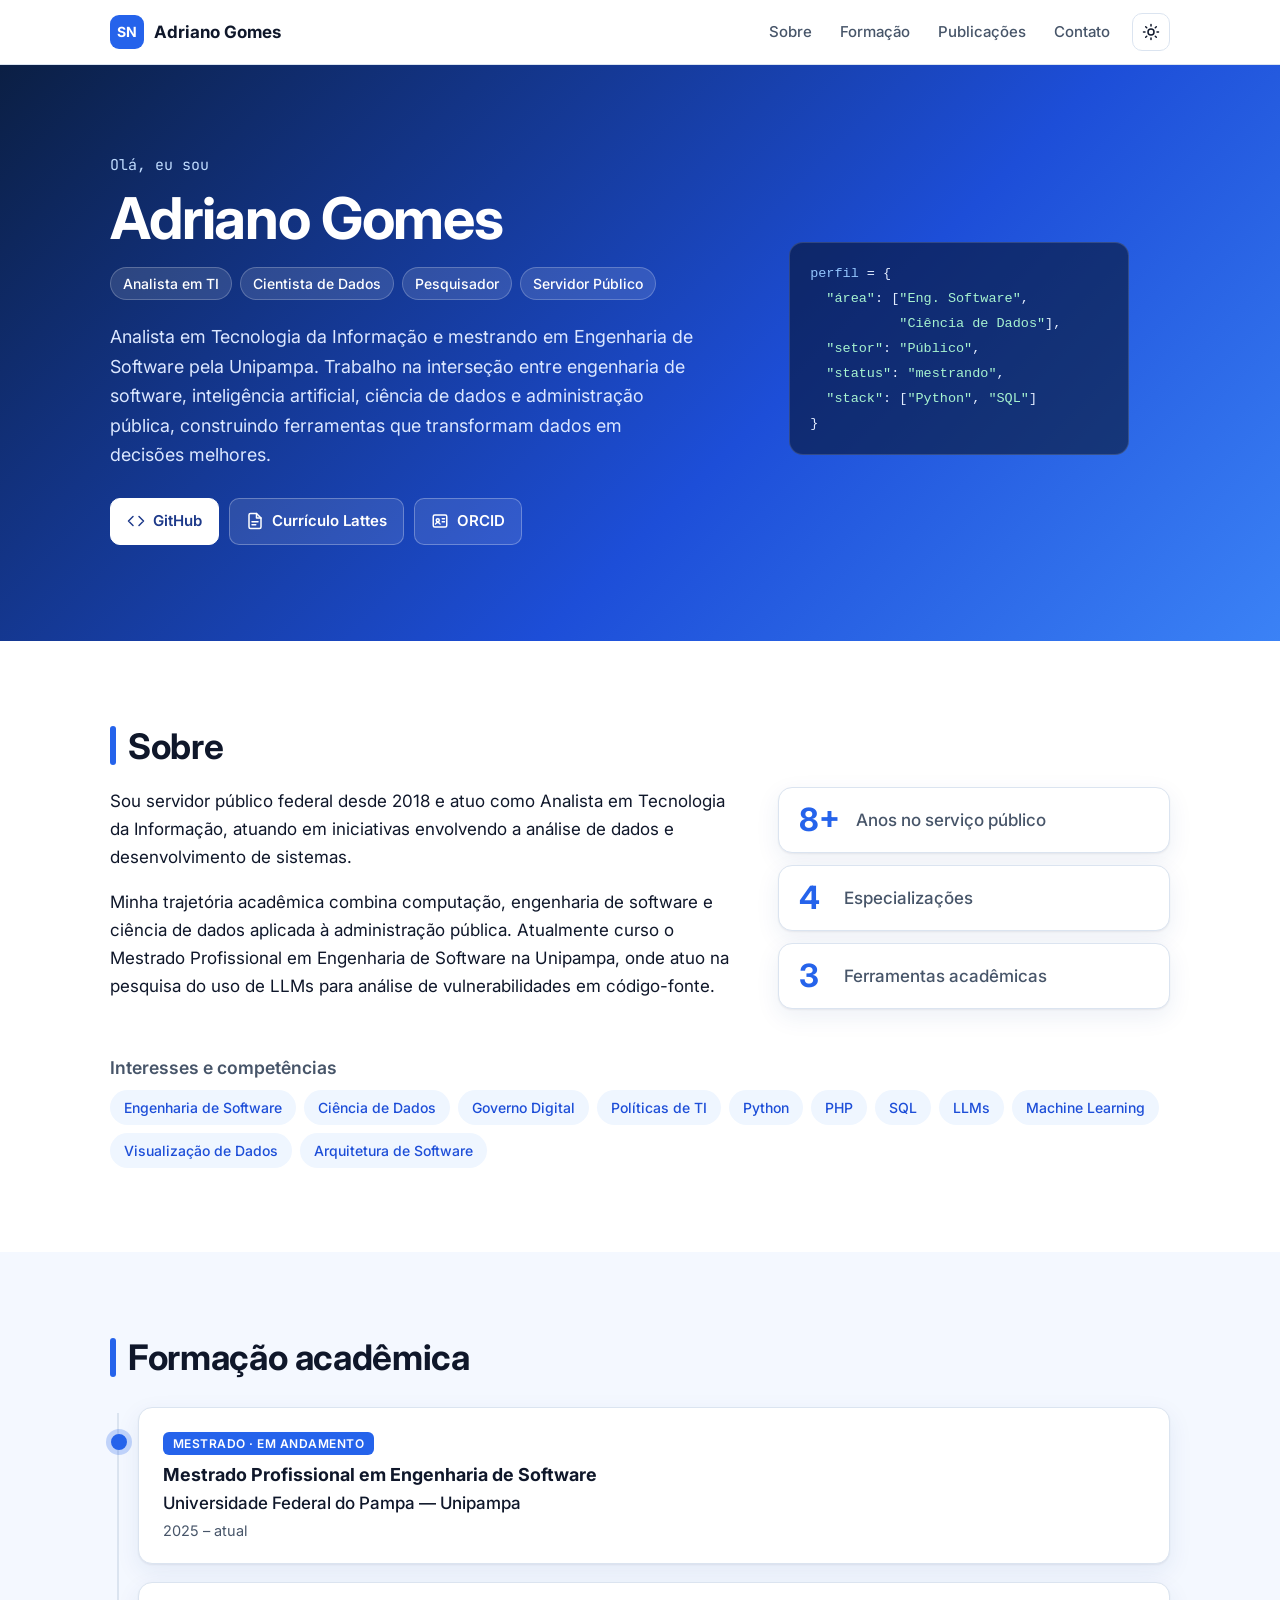
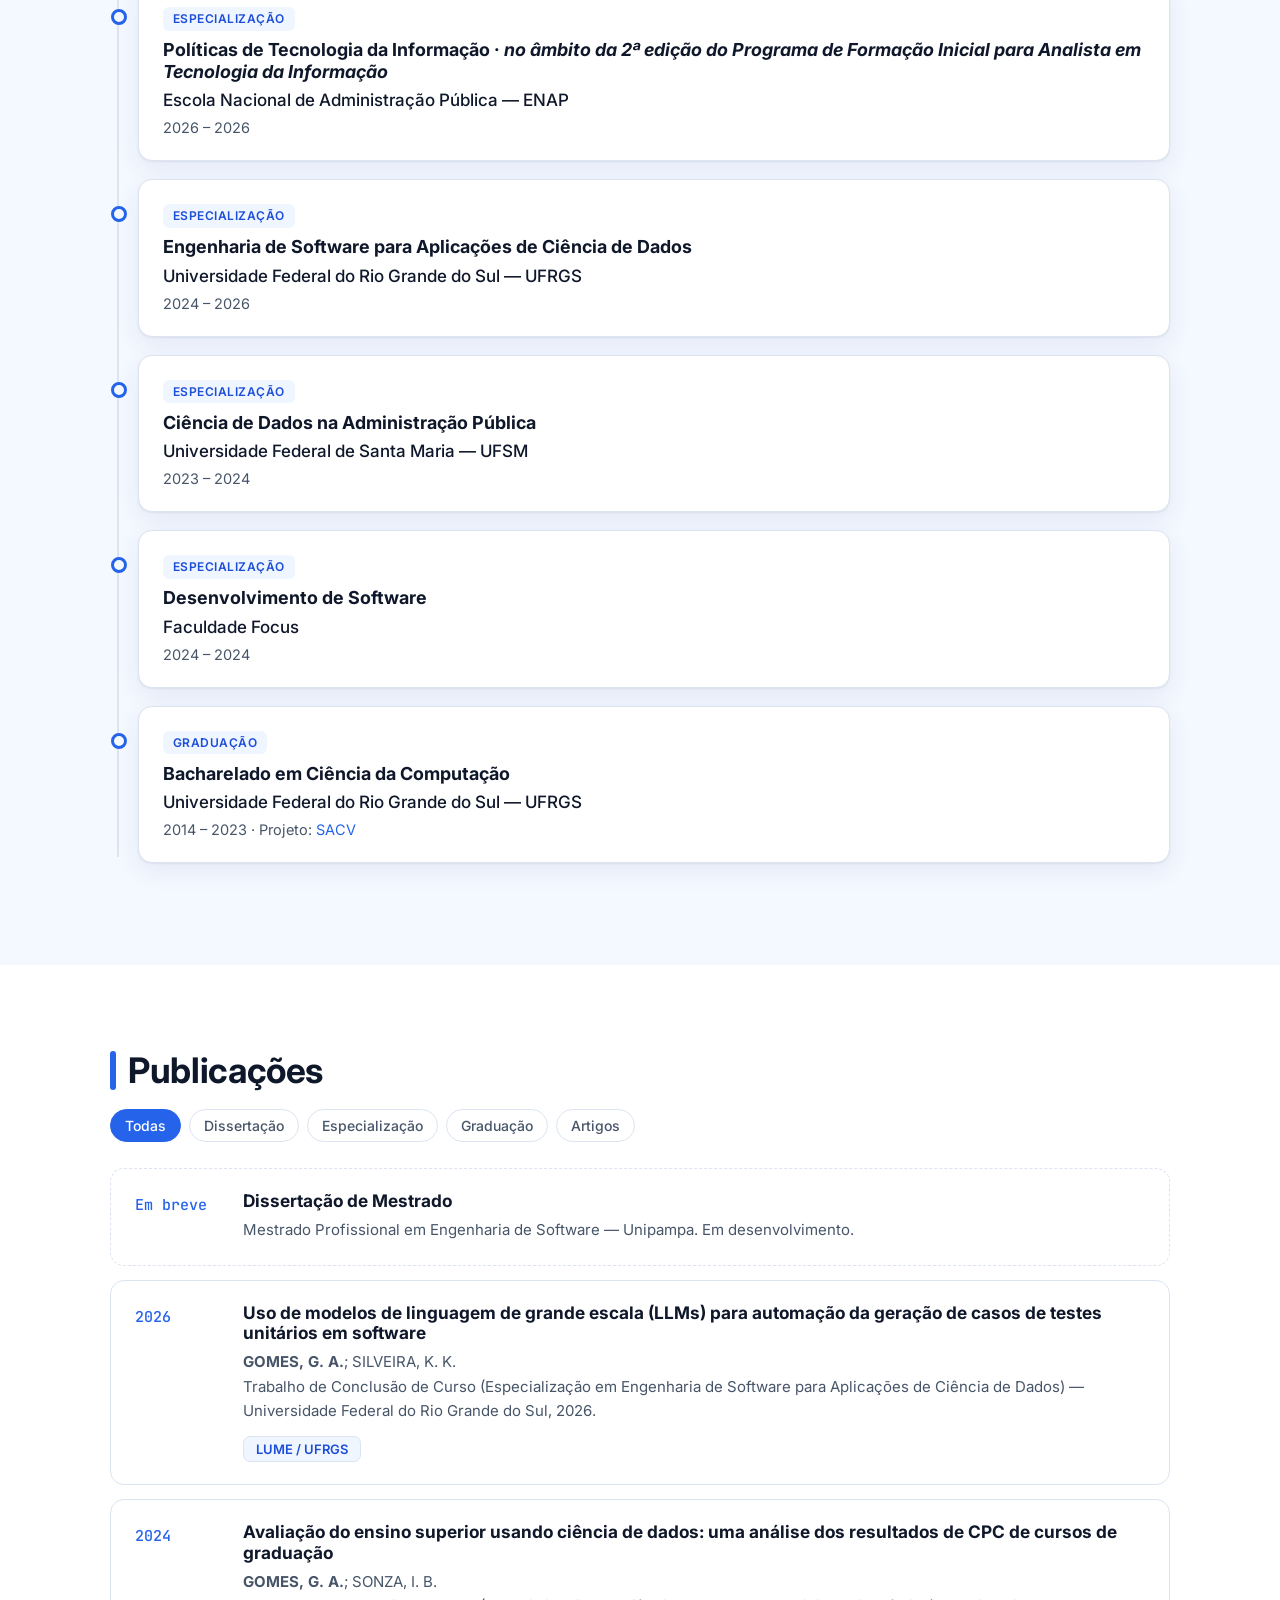
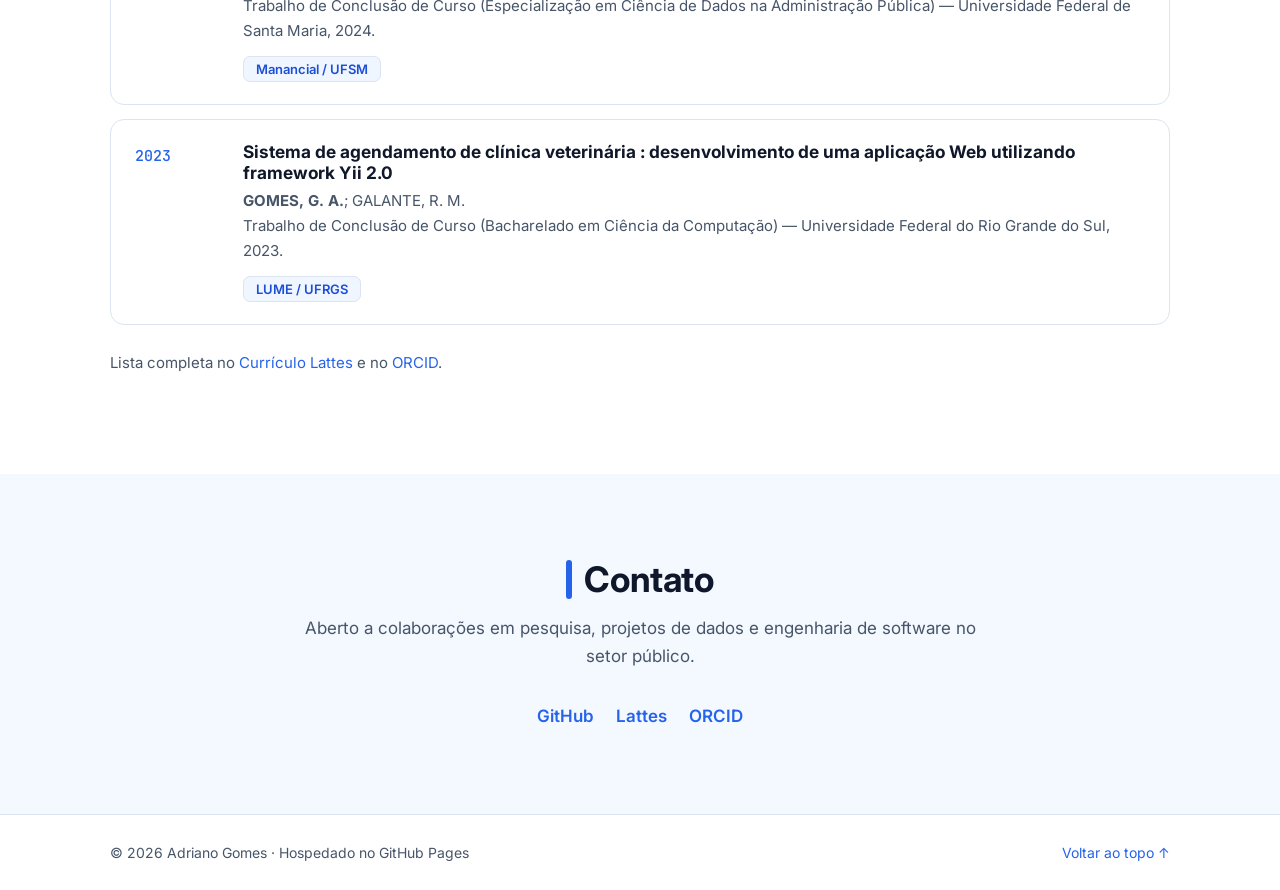
==== index.html @ 7fd0ece8 "feat: versão inicial com layout" ====
<!DOCTYPE html>
<html lang="pt-BR">
<head>
  <meta charset="UTF-8">
  <meta name="viewport" content="width=device-width, initial-scale=1.0">
  <title>Adriano Gomes — Ciência de Dados, Engenharia de Software e Pesquisa</title>
  <meta name="description" content="Site pessoal de Adriano Gomes: analista em TI, cientista de dados, pesquisador, servidor público e mestrando em Engenharia de Software.">
  <meta name="author" content="Seu Nome">

  <!-- Open Graph (prévia ao compartilhar o link) -->
  <meta property="og:title" content="Seu Nome">
  <meta property="og:description" content="Analista em TI · Cientista de Dados · Pesquisador · Servidor Público">
  <meta property="og:type" content="website">
  <meta property="og:url" content="https://adrianogomes.github.io/">

  <link rel="icon" href="assets/img/favicon.svg" type="image/svg+xml">
  <link rel="preconnect" href="https://fonts.googleapis.com">
  <link rel="preconnect" href="https://fonts.gstatic.com" crossorigin>
  <link href="https://fonts.googleapis.com/css2?family=Inter:wght@400;500;600;700&family=JetBrains+Mono:wght@500&display=swap" rel="stylesheet">
  <link rel="stylesheet" href="assets/css/style.css">

  <!-- Aplica o tema salvo antes de renderizar (evita "piscar") -->
  <script>
    try { const t = localStorage.getItem('tema'); if (t) document.documentElement.dataset.theme = t; } catch (e) {}
  </script>
</head>
<body>

  <a class="skip-link" href="#conteudo">Pular para o conteúdo</a>

  <header class="topbar">
    <nav class="nav container" aria-label="Navegação principal">
      <a href="#inicio" class="brand">
        <span class="brand-mark" aria-hidden="true">SN</span>
        <span>Adriano Gomes</span>
      </a>

      <button class="nav-toggle" aria-label="Abrir menu" aria-expanded="false" aria-controls="menu">
        <span></span><span></span><span></span>
      </button>

      <ul class="nav-links" id="menu">
        <li><a href="#sobre">Sobre</a></li>
        <!-- <li><a href="#experiencia">Experiência</a></li> -->
        <li><a href="#formacao">Formação</a></li>
        <!-- <li><a href="#projetos">Projetos</a></li> -->
        <li><a href="#publicacoes">Publicações</a></li>
        <li><a href="#contato">Contato</a></li>
        <li>
          <button class="theme-toggle" aria-label="Alternar tema claro/escuro" title="Alternar tema">
            <svg class="icon-sun" viewBox="0 0 24 24" aria-hidden="true"><circle cx="12" cy="12" r="4"/><path d="M12 2v2M12 20v2M4.9 4.9l1.4 1.4M17.7 17.7l1.4 1.4M2 12h2M20 12h2M4.9 19.1l1.4-1.4M17.7 6.3l1.4-1.4"/></svg>
            <svg class="icon-moon" viewBox="0 0 24 24" aria-hidden="true"><path d="M21 12.8A9 9 0 1 1 11.2 3a7 7 0 0 0 9.8 9.8z"/></svg>
          </button>
        </li>
      </ul>
    </nav>
  </header>

  <main id="conteudo">

    <!-- ================= HERO ================= -->
    <section id="inicio" class="hero">
      <div class="container hero-grid">
        <div class="hero-text">
          <p class="eyebrow">Olá, eu sou</p>
          <h1>Adriano Gomes</h1>
          <p class="roles">
            <span>Analista em TI</span>
            <span>Cientista de Dados</span>
            <span>Pesquisador</span>
            <span>Servidor Público</span>
          </p>
          <p class="lead">
            Analista em Tecnologia da Informação e mestrando
            em Engenharia de Software pela Unipampa. Trabalho na interseção entre engenharia de software, inteligência artificial,
            ciência de dados e administração pública, construindo ferramentas que transformam dados em
            decisões melhores.
          </p>

          <div class="profile-links">
            <a class="btn btn-primary" href="https://github.com/adrianogomes" target="_blank" rel="noopener">
              <svg viewBox="0 0 24 24" aria-hidden="true"><path d="M16 18l6-6-6-6M8 6l-6 6 6 6"/></svg>
              GitHub
            </a>
            <a class="btn" href="http://lattes.cnpq.br/3573634365032912" target="_blank" rel="noopener">
              <svg viewBox="0 0 24 24" aria-hidden="true"><path d="M14 2H6a2 2 0 0 0-2 2v16a2 2 0 0 0 2 2h12a2 2 0 0 0 2-2V8z"/><path d="M14 2v6h6M8 13h8M8 17h5"/></svg>
              Currículo Lattes
            </a>
            <a class="btn" href="https://orcid.org/0000-0002-3970-975X" target="_blank" rel="noopener">
              <svg viewBox="0 0 24 24" aria-hidden="true"><rect x="3" y="4" width="18" height="16" rx="2"/><circle cx="9" cy="11" r="2"/><path d="M6 16c.8-1.5 1.8-2 3-2s2.2.5 3 2M15 9h3M15 13h3"/></svg>
              ORCID
            </a>
          </div>
        </div>

        <div class="hero-card" aria-hidden="true">
          <!-- Para foto: coloque assets/img/foto.jpg e troque o <div> abaixo por
               <img class="avatar" src="assets/img/foto.jpg" alt="Foto"> -->
          <!-- <div class="avatar avatar-initials">AG</div> -->
          <pre class="code-card"><code><span class="k">perfil</span> = {
  <span class="s">"área"</span>: [<span class="s">"Eng. Software"</span>,
           <span class="s">"Ciência de Dados"</span>],
  <span class="s">"setor"</span>: <span class="s">"Público"</span>,
  <span class="s">"status"</span>: <span class="s">"mestrando"</span>,
  <span class="s">"stack"</span>: [<span class="s">"Python"</span>, <span class="s">"SQL"</span>]
}</code></pre>
        </div>
      </div>
    </section>

    <!-- ================= SOBRE ================= -->
    <section id="sobre" class="section">
      <div class="container">
        <h2 class="section-title">Sobre</h2>
        <div class="about-grid">
          <div class="about-text">
            <p>
              Sou servidor público federal desde 2018 e atuo como Analista em Tecnologia da Informação, atuando em
              iniciativas envolvendo a análise de dados e desenvolvimento de sistemas.
            </p>
            <p>
              Minha trajetória acadêmica combina computação, engenharia de software e ciência de dados
              aplicada à administração pública. Atualmente curso o Mestrado Profissional em Engenharia
              de Software na Unipampa, onde atuo na pesquisa do uso de LLMs para análise de vulnerabilidades em código-fonte.
            </p>
          </div>
          <ul class="stats">
            <li><strong>8+</strong><span>Anos no serviço público</span></li>
            <li><strong>4</strong><span>Especializações</span></li>
            <li><strong>3</strong><span>Ferramentas acadêmicas</span></li>
          </ul>
        </div>

        <h3 class="sub-title">Interesses e competências</h3>
        <ul class="tags">
          <li>Engenharia de Software</li>
          <li>Ciência de Dados</li>
          <li>Governo Digital</li>
          <li>Políticas de TI</li>
          <li>Python</li>
          <li>PHP</li>
          <li>SQL</li>
          <li>LLMs</li>
          <li>Machine Learning</li>
          <li>Visualização de Dados</li>
          <li>Arquitetura de Software</li>
        </ul>
      </div>
    </section>

    <!-- ================= FORMAÇÃO ================= -->
    <!--
      Ordenação automática: data-sort = ano de conclusão (use 9999 para curso em andamento).
    -->
    <section id="formacao" class="section section-alt">
      <div class="container">
        <h2 class="section-title">Formação acadêmica</h2>

        <ol class="timeline" data-sortable>
          <li class="timeline-item current" data-sort="9999">
            <span class="badge">Mestrado · Em andamento</span>
            <h3>Mestrado Profissional em Engenharia de Software</h3>
            <p class="inst">Universidade Federal do Pampa — Unipampa</p>
            <p class="meta">2025 – atual</a></p>
          </li>
            <li class="timeline-item" data-sort="2026">
            <span class="badge">Especialização</span>
            <h3>Políticas de Tecnologia da Informação · <i> no âmbito da 2ª edição do Programa de Formação Inicial para Analista em Tecnologia da Informação</i></h3>
            <p class="inst">Escola Nacional de Administração Pública — ENAP</p>
            <p class="meta">2026 – 2026</p>
          </li>
          <li class="timeline-item" data-sort="2026">
            <span class="badge">Especialização</span>
            <h3>Engenharia de Software para Aplicações de Ciência de Dados</h3>
            <p class="inst">Universidade Federal do Rio Grande do Sul — UFRGS</p>
            <p class="meta">2024 – 2026</p>
          </li>

          <li class="timeline-item" data-sort="2024">
            <span class="badge">Especialização</span>
            <h3>Ciência de Dados na Administração Pública</h3>
            <p class="inst">Universidade Federal de Santa Maria — UFSM</p>
            <p class="meta">2023 – 2024</p>
          </li>
          <li class="timeline-item" data-sort="2024">
            <span class="badge">Especialização</span>
            <h3>Desenvolvimento de Software</h3>
            <p class="inst">Faculdade Focus</p>
            <p class="meta">2024 – 2024</p>
          </li>
          <li class="timeline-item" data-sort="2015">
            <span class="badge">Graduação</span>
            <h3>Bacharelado em Ciência da Computação</h3>
            <p class="inst">Universidade Federal do Rio Grande do Sul — UFRGS</p>
            <p class="meta">2014 – 2023 · Projeto: <a href="#projetos">SACV</a></p>
          </li>
        </ol>
      </div>
    </section>

    <!-- ================= PUBLICAÇÕES ================= -->
    <section id="publicacoes" class="section">
      <div class="container">
        <h2 class="section-title">Publicações</h2>

        <div class="pub-filters" role="group" aria-label="Filtrar publicações">
          <button class="chip active" data-filter="all">Todas</button>
          <button class="chip" data-filter="dissertacao">Dissertação</button>
          <button class="chip" data-filter="especializacao">Especialização</button>
          <button class="chip" data-filter="graduacao">Graduação</button>
          <button class="chip" data-filter="artigo">Artigos</button>
        </div>

        <!--
          Para adicionar uma publicação, copie um <li class="pub"> inteiro.
          data-type: dissertacao | especializacao | graduacao | artigo
          data-sort: ano (9999 para em andamento) — ordena da mais recente para a mais antiga.
        -->
        <ul class="pubs" data-sortable>
          <li class="pub pub-placeholder" data-type="dissertacao" data-sort="9999">
            <span class="pub-year">Em breve</span>
            <div class="pub-body">
              <h3>Dissertação de Mestrado</h3>
              <p class="pub-venue">Mestrado Profissional em Engenharia de Software — Unipampa. Em desenvolvimento.</p>
            </div>
          </li>

          <li class="pub" data-type="especializacao" data-sort="2026">
            <span class="pub-year">2026</span>
            <div class="pub-body">
              <h3>Uso de modelos de linguagem de grande escala (LLMs) para automação da geração de casos de testes unitários em software</h3>
              <p class="pub-authors"><strong>GOMES, G. A.</strong>; SILVEIRA, K. K.</p>
              <p class="pub-venue">Trabalho de Conclusão de Curso (Especialização em Engenharia de Software para Aplicações de Ciência de Dados) — Universidade Federal do Rio Grande do Sul, 2026.</p>
              <div class="pub-actions">
                <!-- <a class="pill" href="docs/tcc-especializacao.pdf" target="_blank" rel="noopener">PDF</a> -->
                <a class="pill" href="http://hdl.handle.net/10183/310721" target="_blank" rel="noopener">LUME / UFRGS</a>
              </div>
            </div>
          </li>

          <li class="pub" data-type="especializacao" data-sort="2024">
            <span class="pub-year">2024</span>
            <div class="pub-body">
              <h3>Avaliação do ensino superior usando ciência de dados: uma análise dos resultados de CPC de cursos de graduação</h3>
              <p class="pub-authors"><strong>GOMES, G. A.</strong>; SONZA, I. B.</p>
              <p class="pub-venue">Trabalho de Conclusão de Curso (Especialização em Ciência de Dados na Administração Pública) — Universidade Federal de Santa Maria, 2024.</p>
              <div class="pub-actions">
                <!-- <a class="pill" href="docs/tcc-especializacao.pdf" target="_blank" rel="noopener">PDF</a> -->
                <a class="pill" href="http://repositorio.ufsm.br/handle/1/35269" target="_blank" rel="noopener">Manancial / UFSM</a>
              </div>
            </div>
          </li>

          <li class="pub" data-type="graduacao" data-sort="2023">
            <span class="pub-year">2023</span>
            <div class="pub-body">
              <h3>Sistema de agendamento de clínica veterinária : desenvolvimento de uma aplicação Web utilizando framework Yii 2.0</h3>
              <p class="pub-authors"><strong>GOMES, G. A.</strong>; GALANTE, R. M.</p>
              <p class="pub-venue">Trabalho de Conclusão de Curso (Bacharelado em Ciência da Computação) — Universidade Federal do Rio Grande do Sul, 2023.</p>
              <div class="pub-actions">
                <!-- <a class="pill" href="docs/tcc-graduacao.pdf" target="_blank" rel="noopener">PDF</a> -->
                <a class="pill" href="http://hdl.handle.net/10183/257998" target="_blank" rel="noopener">LUME / UFRGS</a>
              </div>
            </div>
          </li>
        </ul>

        <p class="empty-msg" hidden>Nenhuma publicação nesta categoria ainda.</p>
        <p class="pub-note">
          Lista completa no <a href="http://lattes.cnpq.br/3573634365032912" target="_blank" rel="noopener">Currículo Lattes</a>
          e no <a href="https://orcid.org/0000-0002-3970-975X" target="_blank" rel="noopener">ORCID</a>.
        </p>
      </div>
    </section>

    <!-- ================= CONTATO ================= -->
    <section id="contato" class="section section-alt">
      <div class="container contact">
        <h2 class="section-title">Contato</h2>
        <p class="section-intro">Aberto a colaborações em pesquisa, projetos de dados e engenharia de software no setor público.</p>
        <!-- <a class="btn btn-primary btn-lg" href="mailto:email@exemplo.com">email@exemplo.com</a> -->
        <ul class="contact-links">
          <li><a href="https://github.com/adrianogomes" target="_blank" rel="noopener">GitHub</a></li>
          <li><a href="http://lattes.cnpq.br/3573634365032912" target="_blank" rel="noopener">Lattes</a></li>
          <li><a href="https://orcid.org/0000-0002-3970-975X" target="_blank" rel="noopener">ORCID</a></li>
        </ul>
      </div>
    </section>
  </main>

  <footer class="footer">
    <div class="container">
      <p>© <span id="ano"></span> Adriano Gomes · Hospedado no GitHub Pages</p>
      <a href="#inicio" class="to-top">Voltar ao topo ↑</a>
    </div>
  </footer>

  <div class="toast" role="status" aria-live="polite"></div>
  <script src="assets/js/main.js"></script>
</body>
</html>
---- assets/css/style.css ----
/* ==========================================================
   Tema — troque as cores aqui para personalizar o site todo
   ========================================================== */
:root {
  --blue-50:  #eff6ff;
  --blue-100: #dbeafe;
  --blue-200: #bfdbfe;
  --blue-500: #3b82f6;
  --blue-600: #2563eb;
  --blue-700: #1d4ed8;
  --blue-900: #1e3a8a;
  --navy:     #0b1f44;

  --bg:        #ffffff;
  --bg-alt:    #f4f8ff;
  --surface:   #ffffff;
  --text:      #0f172a;
  --muted:     #475569;
  --border:    #dbe4f0;
  --primary:   var(--blue-600);
  --primary-h: var(--blue-700);
  --accent-bg: var(--blue-50);
  --accent-tx: var(--blue-700);
  --hero-bg:   linear-gradient(135deg, #0b1f44 0%, #1d4ed8 60%, #3b82f6 100%);
  --shadow:    0 1px 2px rgba(15,23,42,.06), 0 8px 24px rgba(30,58,138,.08);

  --radius: 14px;
  --maxw: 1100px;
  --font: "Inter", system-ui, -apple-system, "Segoe UI", Roboto, sans-serif;
  --mono: "JetBrains Mono", ui-monospace, monospace;
  color-scheme: light;
}

:root[data-theme="dark"] {
  --bg:        #07142b;
  --bg-alt:    #0b1c38;
  --surface:   #0f2445;
  --text:      #e6eefc;
  --muted:     #9fb3d1;
  --border:    #1e3a64;
  --primary:   #60a5fa;
  --primary-h: #93c5fd;
  --accent-bg: #12305c;
  --accent-tx: #bfdbfe;
  --hero-bg:   linear-gradient(135deg, #050e20 0%, #0f2a5c 60%, #1d4ed8 100%);
  --shadow:    0 1px 2px rgba(0,0,0,.3), 0 8px 24px rgba(0,0,0,.25);
  color-scheme: dark;
}

@media (prefers-color-scheme: dark) {
  :root:not([data-theme="light"]) {
    --bg: #07142b; --bg-alt: #0b1c38; --surface: #0f2445; --text: #e6eefc;
    --muted: #9fb3d1; --border: #1e3a64; --primary: #60a5fa; --primary-h: #93c5fd;
    --accent-bg: #12305c; --accent-tx: #bfdbfe;
    --hero-bg: linear-gradient(135deg, #050e20 0%, #0f2a5c 60%, #1d4ed8 100%);
    --shadow: 0 1px 2px rgba(0,0,0,.3), 0 8px 24px rgba(0,0,0,.25);
    color-scheme: dark;
  }
}

/* ===================== Base ===================== */
*, *::before, *::after { box-sizing: border-box; }
html { scroll-behavior: smooth; scroll-padding-top: 72px; }
body {
  margin: 0;
  font-family: var(--font);
  font-size: 17px;
  line-height: 1.65;
  color: var(--text);
  background: var(--bg);
  -webkit-font-smoothing: antialiased;
}
img { max-width: 100%; display: block; }
a { color: var(--primary); text-decoration: none; }
a:hover { color: var(--primary-h); text-decoration: underline; }
h1, h2, h3 { line-height: 1.2; margin: 0 0 .5em; }
:focus-visible { outline: 3px solid var(--blue-500); outline-offset: 2px; border-radius: 6px; }

.container { max-width: var(--maxw); margin: 0 auto; padding: 0 20px; }
.skip-link { position: absolute; left: -999px; top: 8px; background: var(--primary); color: #fff; padding: 8px 14px; border-radius: 8px; z-index: 100; }
.skip-link:focus { left: 8px; }

svg { width: 18px; height: 18px; fill: none; stroke: currentColor; stroke-width: 2; stroke-linecap: round; stroke-linejoin: round; flex-shrink: 0; }

/* ===================== Topbar ===================== */
.topbar {
  position: sticky; top: 0; z-index: 50;
  background: color-mix(in srgb, var(--bg) 85%, transparent);
  backdrop-filter: blur(10px);
  border-bottom: 1px solid var(--border);
}
.nav { display: flex; align-items: center; justify-content: space-between; height: 64px; }
.brand { display: flex; align-items: center; gap: 10px; font-weight: 700; color: var(--text); }
.brand:hover { text-decoration: none; color: var(--text); }
.brand-mark {
  display: grid; place-items: center; width: 34px; height: 34px; border-radius: 9px;
  background: var(--primary); color: #fff; font-size: 14px; letter-spacing: .5px;
}
:root[data-theme="dark"] .brand-mark { color: #07142b; }
.nav-links { display: flex; align-items: center; gap: 4px; list-style: none; margin: 0; padding: 0; }
.nav-links a { display: block; padding: 8px 12px; border-radius: 8px; color: var(--muted); font-weight: 500; font-size: 15px; }
.nav-links a:hover, .nav-links a.active { color: var(--primary); background: var(--accent-bg); text-decoration: none; }

.theme-toggle {
  display: grid; place-items: center; width: 38px; height: 38px; margin-left: 6px;
  border: 1px solid var(--border); border-radius: 10px; background: var(--surface); color: var(--text); cursor: pointer;
}
.theme-toggle .icon-moon { display: none; }
:root[data-theme="dark"] .theme-toggle .icon-sun { display: none; }
:root[data-theme="dark"] .theme-toggle .icon-moon { display: block; }

.nav-toggle { display: none; background: none; border: 0; padding: 8px; cursor: pointer; }
.nav-toggle span { display: block; width: 22px; height: 2px; margin: 5px 0; background: var(--text); border-radius: 2px; transition: .2s; }

/* ===================== Hero ===================== */
.hero { background: var(--hero-bg); color: #fff; padding: 88px 0 96px; }
.hero-grid { display: grid; grid-template-columns: 1.4fr 1fr; gap: 48px; align-items: center; }
.eyebrow { margin: 0 0 6px; font-family: var(--mono); color: var(--blue-200); font-size: 15px; }
.hero h1 { font-size: clamp(2.4rem, 5vw, 3.6rem); letter-spacing: -.02em; margin-bottom: 14px; }
.roles { display: flex; flex-wrap: wrap; gap: 8px; margin: 0 0 22px; }
.roles span {
  padding: 4px 12px; border-radius: 999px; font-size: 14px; font-weight: 500;
  background: rgba(255,255,255,.12); border: 1px solid rgba(255,255,255,.22);
}
.lead { font-size: 1.12rem; color: #dbe7ff; max-width: 60ch; margin: 0 0 28px; }

.profile-links { display: flex; flex-wrap: wrap; gap: 10px; }
.btn {
  display: inline-flex; align-items: center; gap: 8px; padding: 10px 16px; border-radius: 10px;
  font-weight: 600; font-size: 15px; color: #fff;
  background: rgba(255,255,255,.1); border: 1px solid rgba(255,255,255,.28); transition: .15s;
}
.btn:hover { background: rgba(255,255,255,.2); color: #fff; text-decoration: none; transform: translateY(-1px); }
.btn-primary { background: #fff; color: var(--blue-900); border-color: #fff; }
.btn-primary:hover { background: var(--blue-50); color: var(--blue-900); }

.hero-card { display: flex; flex-direction: column; align-items: center; gap: 20px; }
.avatar { width: 168px; height: 168px; border-radius: 50%; object-fit: cover; border: 4px solid rgba(255,255,255,.35); box-shadow: 0 12px 40px rgba(0,0,0,.25); }
.avatar-initials { display: grid; place-items: center; font-size: 56px; font-weight: 700; background: linear-gradient(135deg, #3b82f6, #1e3a8a); }
.code-card {
  margin: 0; width: 100%; max-width: 340px; padding: 18px 20px; border-radius: var(--radius);
  background: rgba(5,14,32,.55); border: 1px solid rgba(255,255,255,.14);
  font-family: var(--mono); font-size: 13.5px; line-height: 1.7; color: #e2ecff; overflow-x: auto;
}
.code-card .k { color: #93c5fd; }
.code-card .s { color: #a7f3d0; }

/* ===================== Seções ===================== */
.section { padding: 84px 0; }
.section-alt { background: var(--bg-alt); }
.section-title { font-size: clamp(1.7rem, 3vw, 2.2rem); letter-spacing: -.01em; display: flex; align-items: center; gap: 12px; }
.section-title::before { content: ""; width: 6px; height: 1.1em; border-radius: 3px; background: var(--primary); }
.section-intro { color: var(--muted); margin: -4px 0 32px; max-width: 65ch; }
.sub-title { font-size: 1.1rem; margin-top: 40px; color: var(--muted); font-weight: 600; }

/* Sobre */
.about-grid { display: grid; grid-template-columns: 1.6fr 1fr; gap: 40px; align-items: start; margin-top: 20px; }
.about-text p { margin: 0 0 1em; }
.stats { list-style: none; margin: 0; padding: 0; display: grid; gap: 12px; }
.stats li {
  display: flex; align-items: center; gap: 16px; padding: 16px 20px; border-radius: var(--radius);
  background: var(--surface); border: 1px solid var(--border); box-shadow: var(--shadow);
}
.stats strong { font-size: 2rem; color: var(--primary); min-width: 1.4ch; line-height: 1; }
.stats span { color: var(--muted); font-weight: 500; }

.tags { display: flex; flex-wrap: wrap; gap: 8px; list-style: none; margin: 12px 0 0; padding: 0; }
.tags li { padding: 6px 14px; border-radius: 999px; background: var(--accent-bg); color: var(--accent-tx); font-size: 14px; font-weight: 500; }
.tags-sm li { padding: 3px 10px; font-size: 12.5px; }

/* Timeline */
.timeline { list-style: none; margin: 28px 0 0; padding: 0 0 0 28px; position: relative; }
.timeline::before { content: ""; position: absolute; left: 7px; top: 6px; bottom: 6px; width: 2px; background: var(--border); }
.timeline-item {
  position: relative; margin-bottom: 18px; padding: 20px 24px; border-radius: var(--radius);
  background: var(--surface); border: 1px solid var(--border); box-shadow: var(--shadow);
}
.timeline-item::before {
  content: ""; position: absolute; left: -28px; top: 26px; width: 16px; height: 16px; border-radius: 50%;
  background: var(--bg-alt); border: 3px solid var(--primary);
}
.timeline-item.current::before { background: var(--primary); box-shadow: 0 0 0 5px color-mix(in srgb, var(--primary) 25%, transparent); }
.timeline-item h3 { font-size: 1.12rem; margin: 8px 0 4px; }
.timeline-item .inst { margin: 0; color: var(--text); font-weight: 500; }
.timeline-item .meta { margin: 2px 0 0; color: var(--muted); font-size: 14.5px; }
.badge {
  display: inline-block; padding: 2px 10px; border-radius: 6px; font-size: 12px; font-weight: 600;
  text-transform: uppercase; letter-spacing: .04em; background: var(--accent-bg); color: var(--accent-tx);
}
.current .badge { background: var(--primary); color: #fff; }
:root[data-theme="dark"] .current .badge { color: #07142b; }

.activities { margin: 12px 0 0; padding-left: 20px; color: var(--muted); font-size: 15px; }
.activities li { margin-bottom: 4px; }
.activities li::marker { color: var(--primary); }
.timeline-item .tags { margin-top: 14px; }

/* Projetos */
.cards { display: grid; grid-template-columns: repeat(auto-fit, minmax(300px, 1fr)); gap: 22px; }
.card {
  display: flex; flex-direction: column; padding: 26px; border-radius: var(--radius);
  background: var(--surface); border: 1px solid var(--border); box-shadow: var(--shadow); transition: .2s;
}
.card:hover { transform: translateY(-3px); border-color: var(--primary); }
.card-head { display: flex; align-items: center; gap: 14px; margin-bottom: 12px; }
.card-head h3 { margin: 0; font-size: 1.3rem; }
.card-sub { margin: 0; color: var(--muted); font-size: 14px; }
.card-icon {
  display: grid; place-items: center; width: 46px; height: 46px; border-radius: 12px;
  background: linear-gradient(135deg, var(--blue-500), var(--blue-900)); color: #fff; font-weight: 700; font-size: 20px; font-family: var(--mono);
}
.card > p { color: var(--muted); margin: 0 0 14px; flex: 1; }
.card-links { display: flex; gap: 18px; margin-top: 18px; font-weight: 600; font-size: 15px; }

/* Publicações */
.pub-filters { display: flex; flex-wrap: wrap; gap: 8px; margin: 8px 0 26px; }
.chip {
  padding: 7px 14px; border-radius: 999px; border: 1px solid var(--border); background: var(--surface);
  color: var(--muted); font: 500 14px var(--font); cursor: pointer; transition: .15s;
}
.chip:hover { border-color: var(--primary); color: var(--primary); }
.chip.active { background: var(--primary); border-color: var(--primary); color: #fff; }
:root[data-theme="dark"] .chip.active { color: #07142b; }

.pubs { list-style: none; margin: 0; padding: 0; display: grid; gap: 14px; }
.pub {
  display: grid; grid-template-columns: 88px 1fr; gap: 20px; padding: 22px 24px; border-radius: var(--radius);
  background: var(--surface); border: 1px solid var(--border);
}
.pub[hidden] { display: none; }
.pub-year { font-family: var(--mono); font-weight: 500; color: var(--primary); font-size: 15px; padding-top: 2px; }
.pub-body h3 { font-size: 1.08rem; margin: 0 0 6px; }
.pub-authors, .pub-venue { margin: 0; color: var(--muted); font-size: 15px; }
.pub-placeholder { border-style: dashed; opacity: .8; }
.pub-actions { display: flex; flex-wrap: wrap; gap: 8px; margin-top: 12px; }
.pill {
  display: inline-block; padding: 4px 12px; border-radius: 7px; border: 1px solid var(--border);
  background: var(--accent-bg); color: var(--accent-tx); font: 600 13px var(--font); cursor: pointer;
}
.pill:hover { border-color: var(--primary); text-decoration: none; color: var(--accent-tx); }
.empty-msg { color: var(--muted); font-style: italic; }
.pub-note { margin-top: 26px; color: var(--muted); font-size: 15px; }

/* Contato */
.contact { text-align: center; }
.contact .section-title { justify-content: center; }
.contact .section-intro { margin-left: auto; margin-right: auto; }
.contact .btn-primary { background: var(--primary); color: #fff; border-color: var(--primary); }
:root[data-theme="dark"] .contact .btn-primary { color: #07142b; }
.btn-lg { padding: 14px 26px; font-size: 16px; }
.contact-links { display: flex; justify-content: center; flex-wrap: wrap; gap: 22px; list-style: none; padding: 0; margin: 28px 0 0; font-weight: 600; }

/* Footer */
.footer { border-top: 1px solid var(--border); padding: 26px 0; color: var(--muted); font-size: 14px; }
.footer .container { display: flex; justify-content: space-between; align-items: center; flex-wrap: wrap; gap: 10px; }
.footer p { margin: 0; }

/* Toast */
.toast {
  position: fixed; left: 50%; bottom: 24px; transform: translate(-50%, 20px); opacity: 0; pointer-events: none;
  padding: 10px 18px; border-radius: 10px; background: var(--navy); color: #fff; font-size: 14px; transition: .25s; z-index: 99;
}
.toast.show { opacity: 1; transform: translate(-50%, 0); }

/* Animação de entrada */
.reveal { opacity: 0; transform: translateY(16px); transition: opacity .6s ease, transform .6s ease; }
.reveal.visible { opacity: 1; transform: none; }
@media (prefers-reduced-motion: reduce) {
  html { scroll-behavior: auto; }
  .reveal { opacity: 1; transform: none; transition: none; }
}

/* ===================== Responsivo ===================== */
@media (max-width: 860px) {
  .hero { padding: 56px 0 64px; }
  .hero-grid, .about-grid { grid-template-columns: 1fr; }
  .hero-card { order: -1; }
  .avatar { width: 120px; height: 120px; }
  .avatar-initials { font-size: 40px; }
  .code-card { display: none; }
  .stats { grid-template-columns: repeat(3, 1fr); }
  .stats li { flex-direction: column; align-items: flex-start; gap: 6px; padding: 14px; }
  .stats span { font-size: 13px; line-height: 1.3; }
}
@media (max-width: 760px) {
  .nav-toggle { display: block; }
  .nav-links {
    position: absolute; top: 64px; left: 0; right: 0; flex-direction: column; align-items: stretch; gap: 0;
    padding: 10px 16px 16px; background: var(--bg); border-bottom: 1px solid var(--border);
    display: none;
  }
  .nav-links.open { display: flex; }
  .nav-links a { padding: 12px; }
  .theme-toggle { margin: 8px 0 0 12px; }
  .nav-toggle[aria-expanded="true"] span:nth-child(1) { transform: translateY(7px) rotate(45deg); }
  .nav-toggle[aria-expanded="true"] span:nth-child(2) { opacity: 0; }
  .nav-toggle[aria-expanded="true"] span:nth-child(3) { transform: translateY(-7px) rotate(-45deg); }
  .section { padding: 60px 0; }
  .pub { grid-template-columns: 1fr; gap: 6px; }
  .cards { grid-template-columns: 1fr; }
  .container { padding: 0 16px; }
}
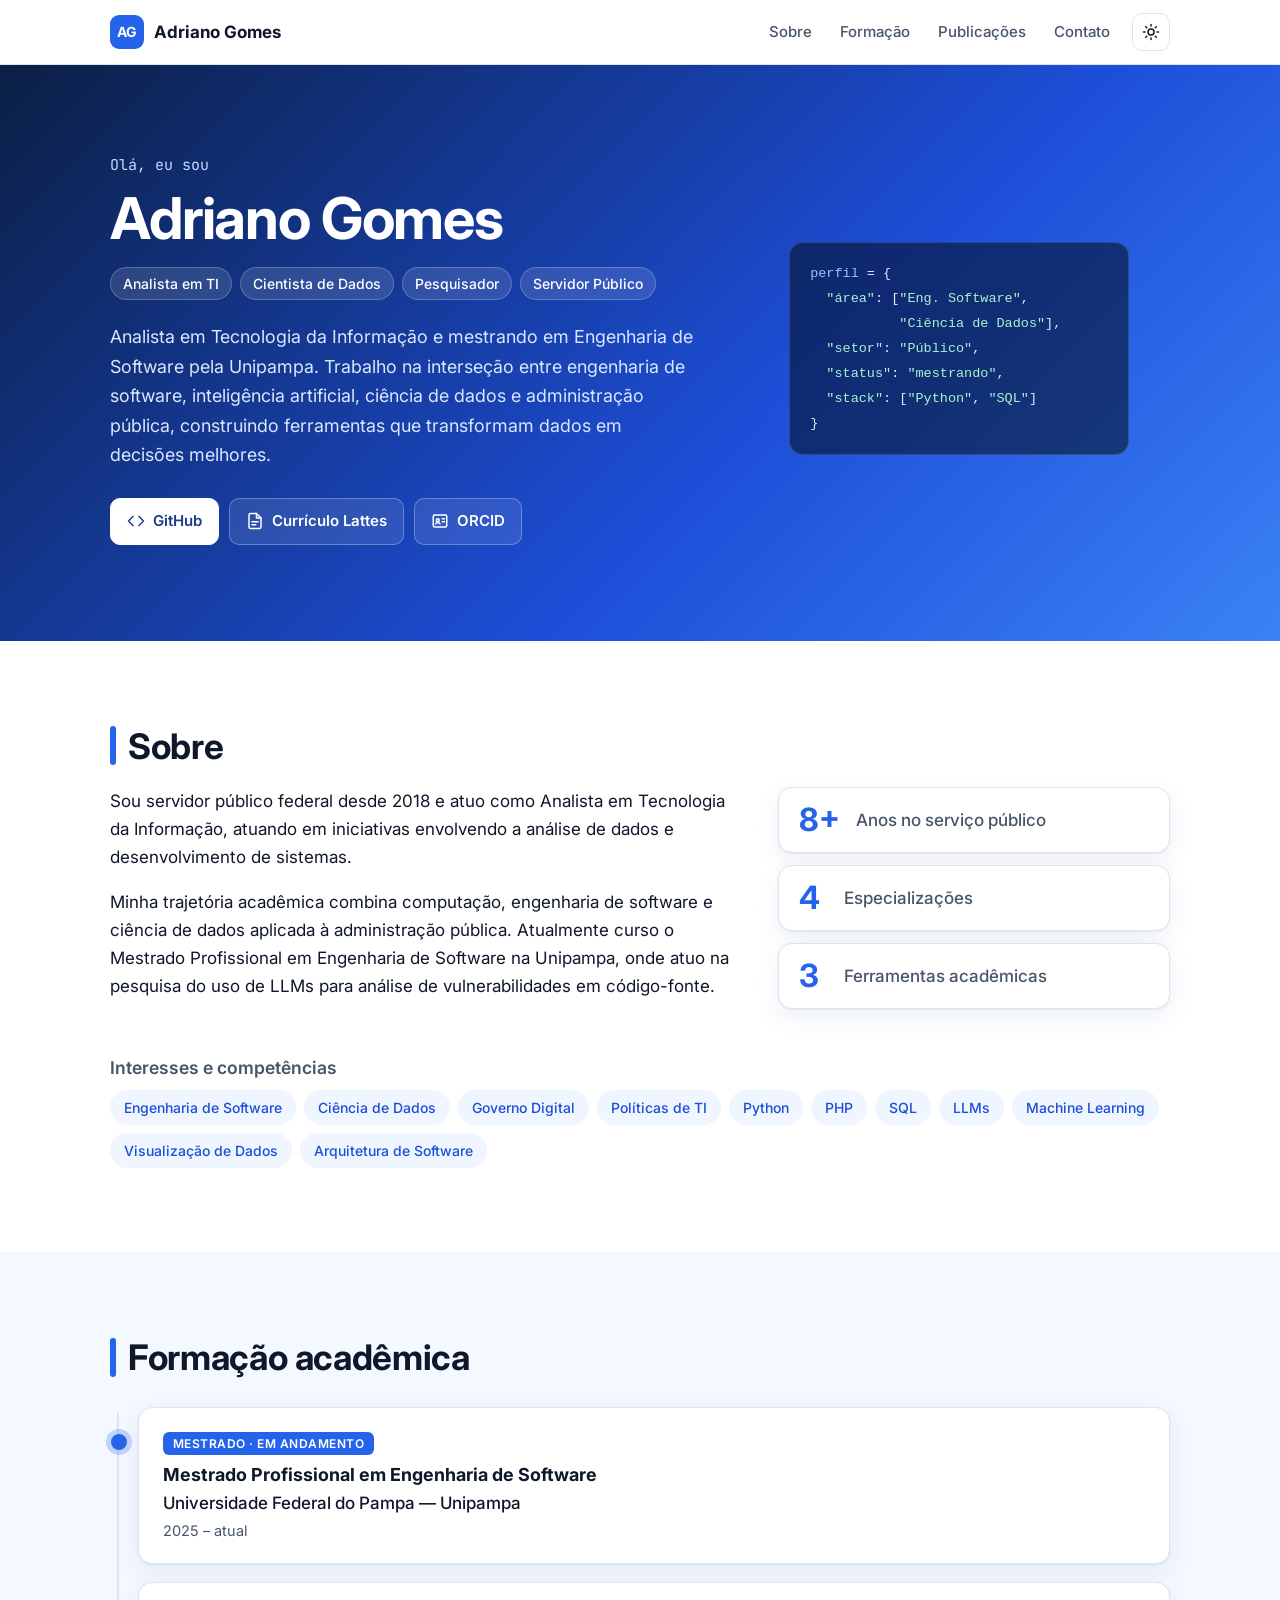
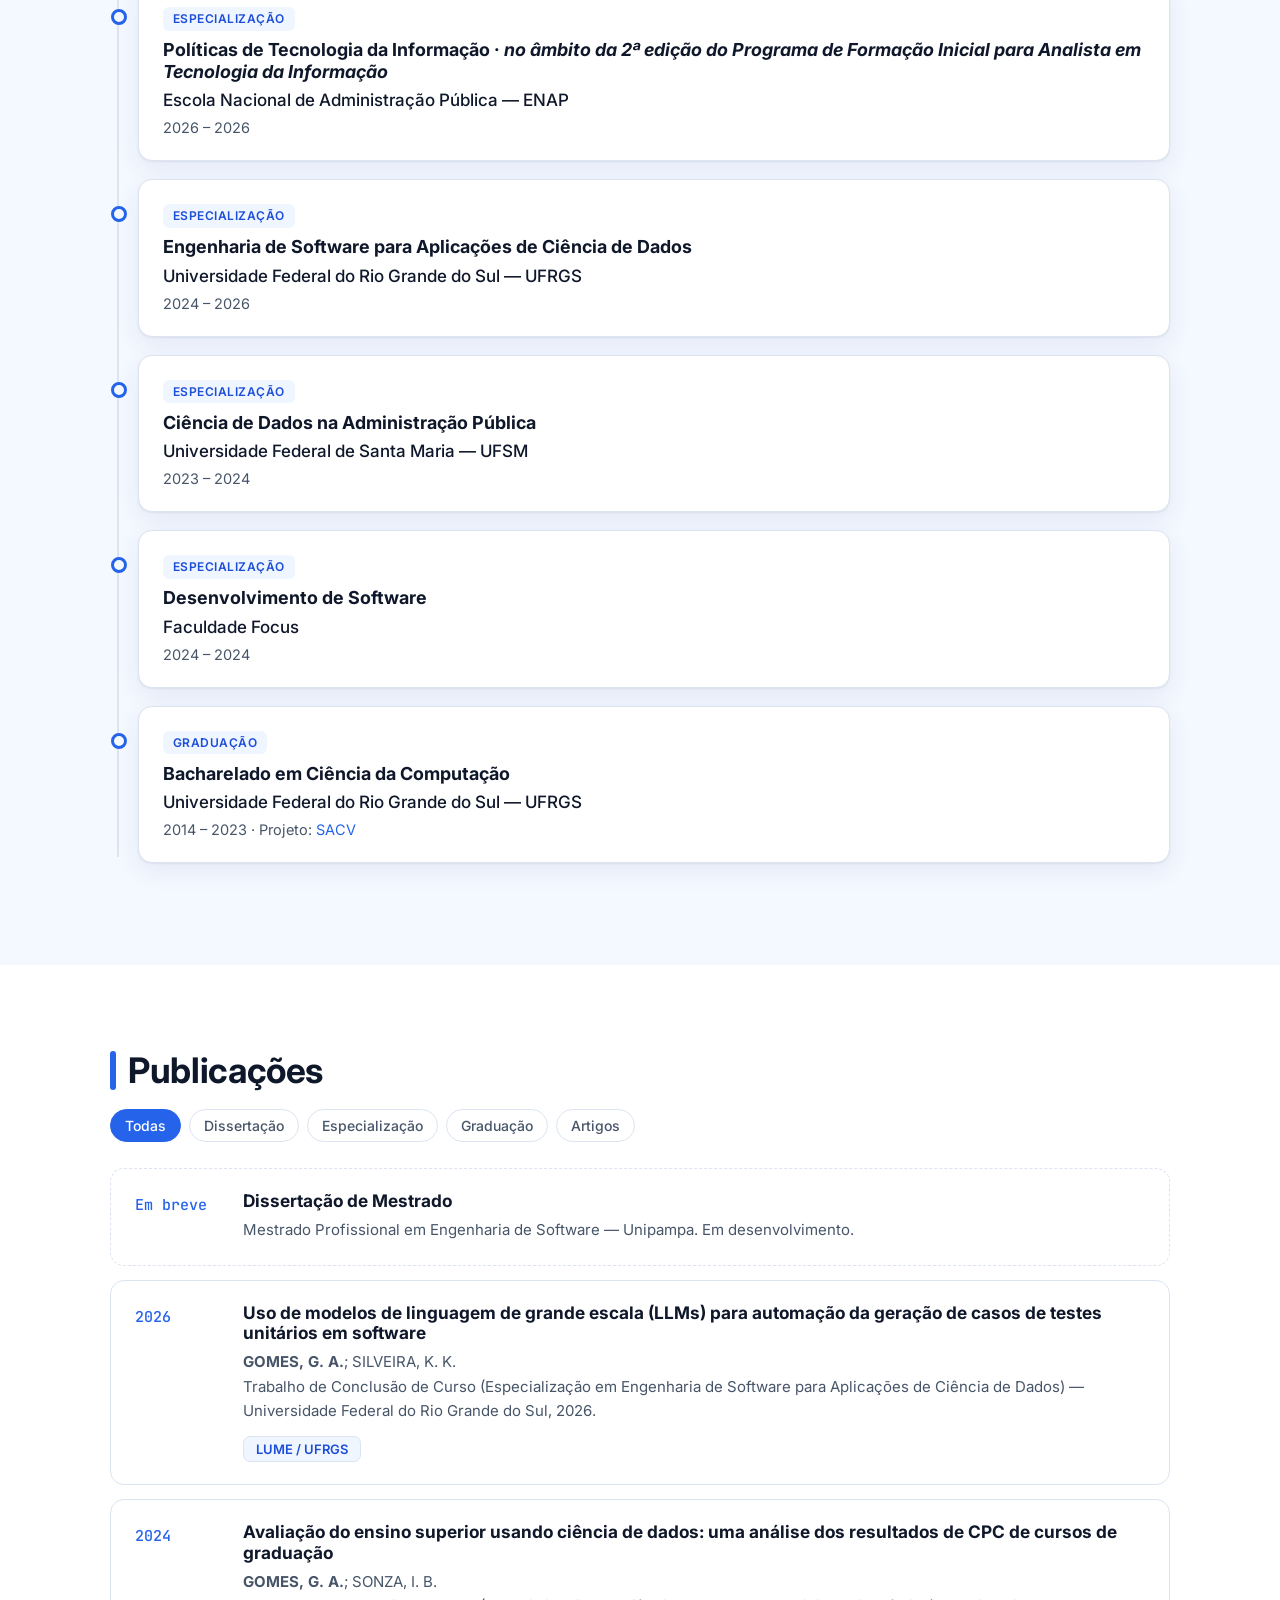
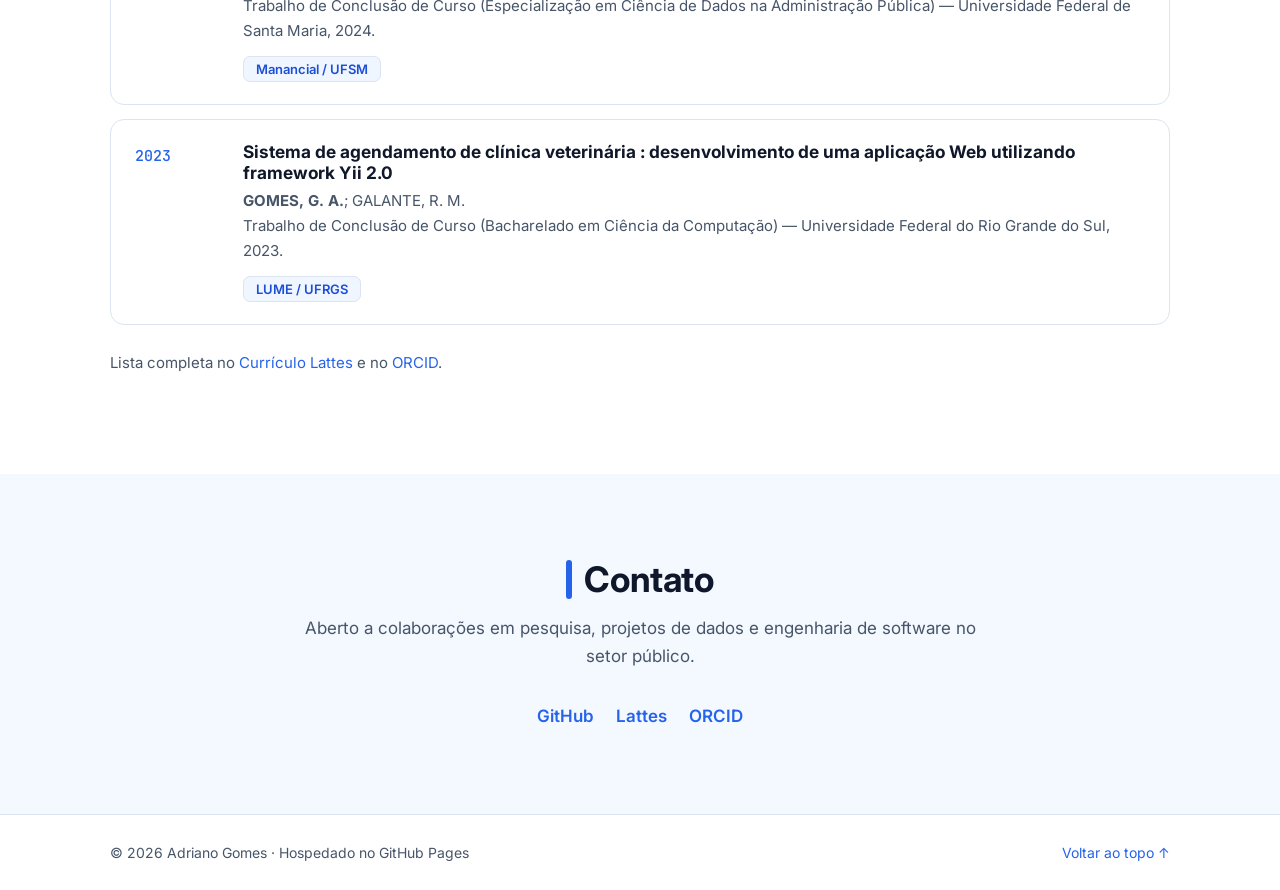
==== commit a0acc929: "fix: ajuste brand-mark" ====
--- a/index.html
+++ b/index.html
@@ -31,7 +31,7 @@
   <header class="topbar">
     <nav class="nav container" aria-label="Navegação principal">
       <a href="#inicio" class="brand">
-        <span class="brand-mark" aria-hidden="true">SN</span>
+        <span class="brand-mark" aria-hidden="true">AG</span>
         <span>Adriano Gomes</span>
       </a>
 
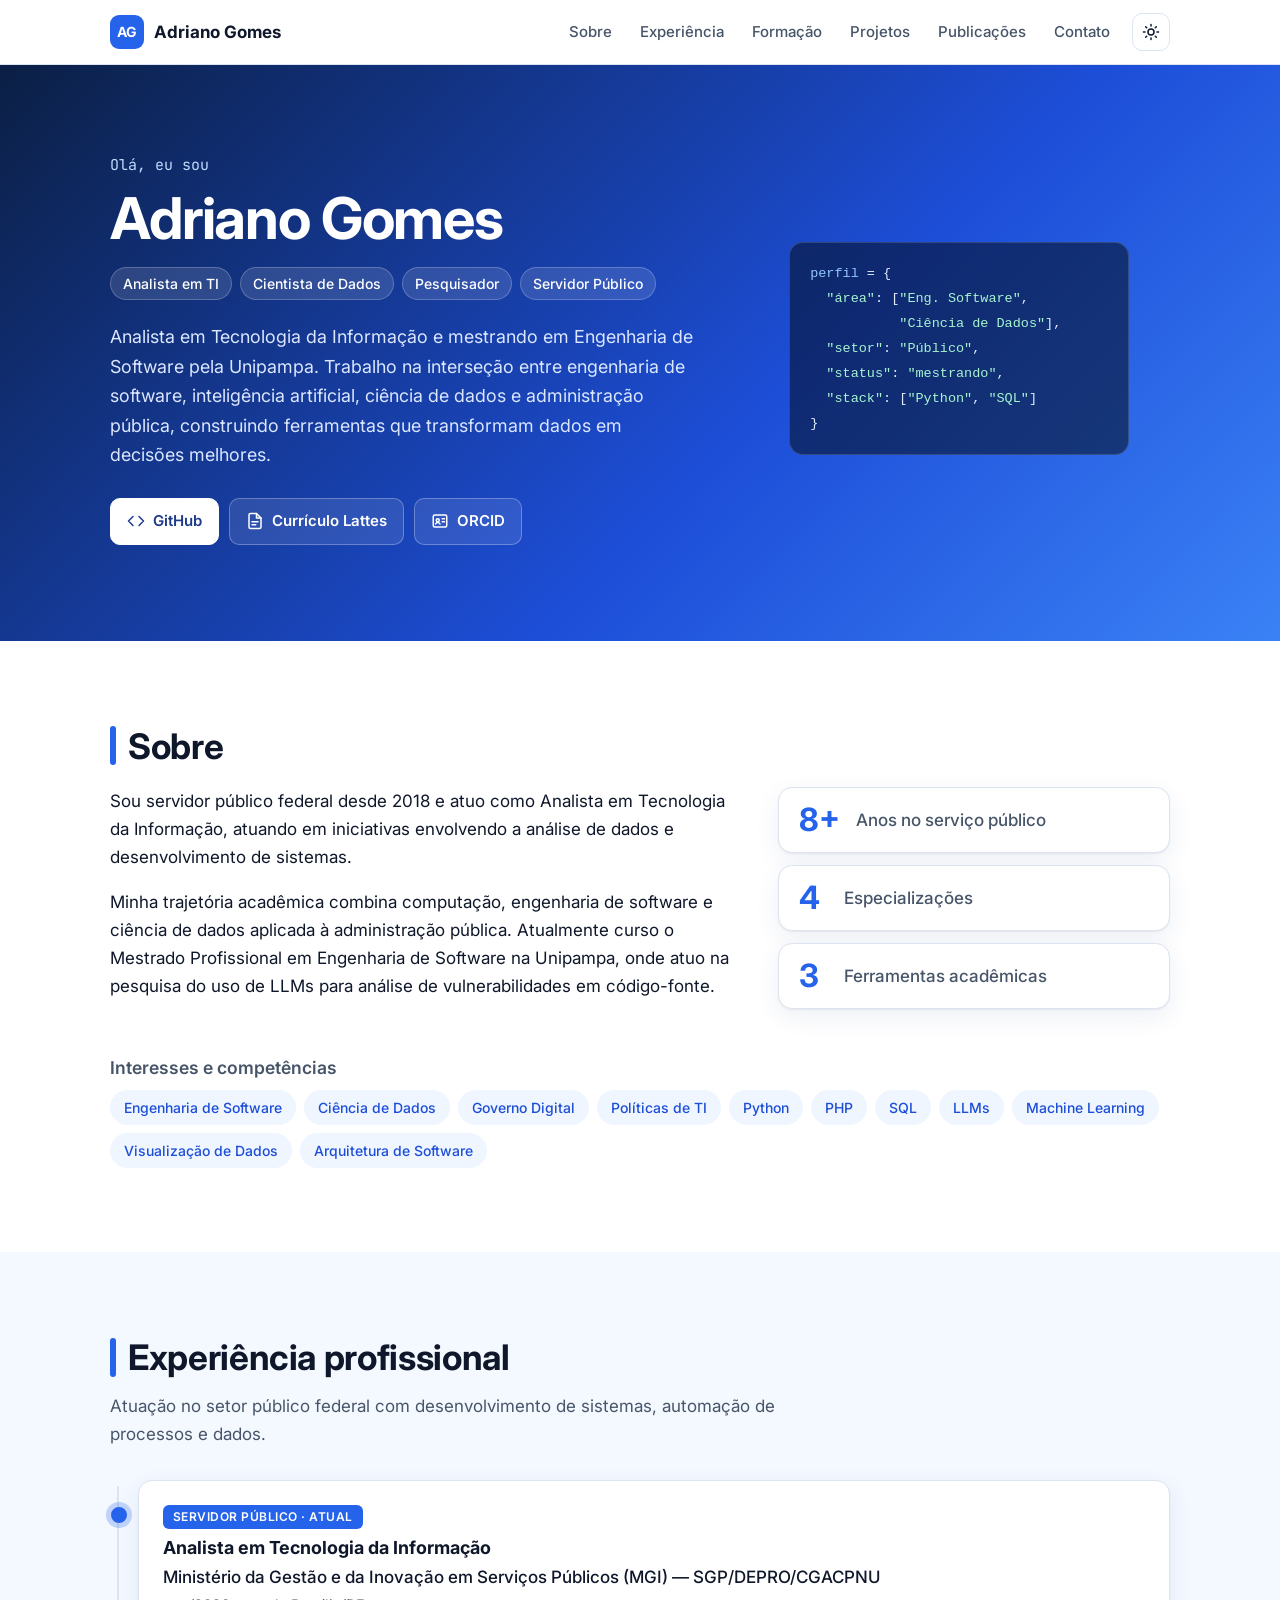
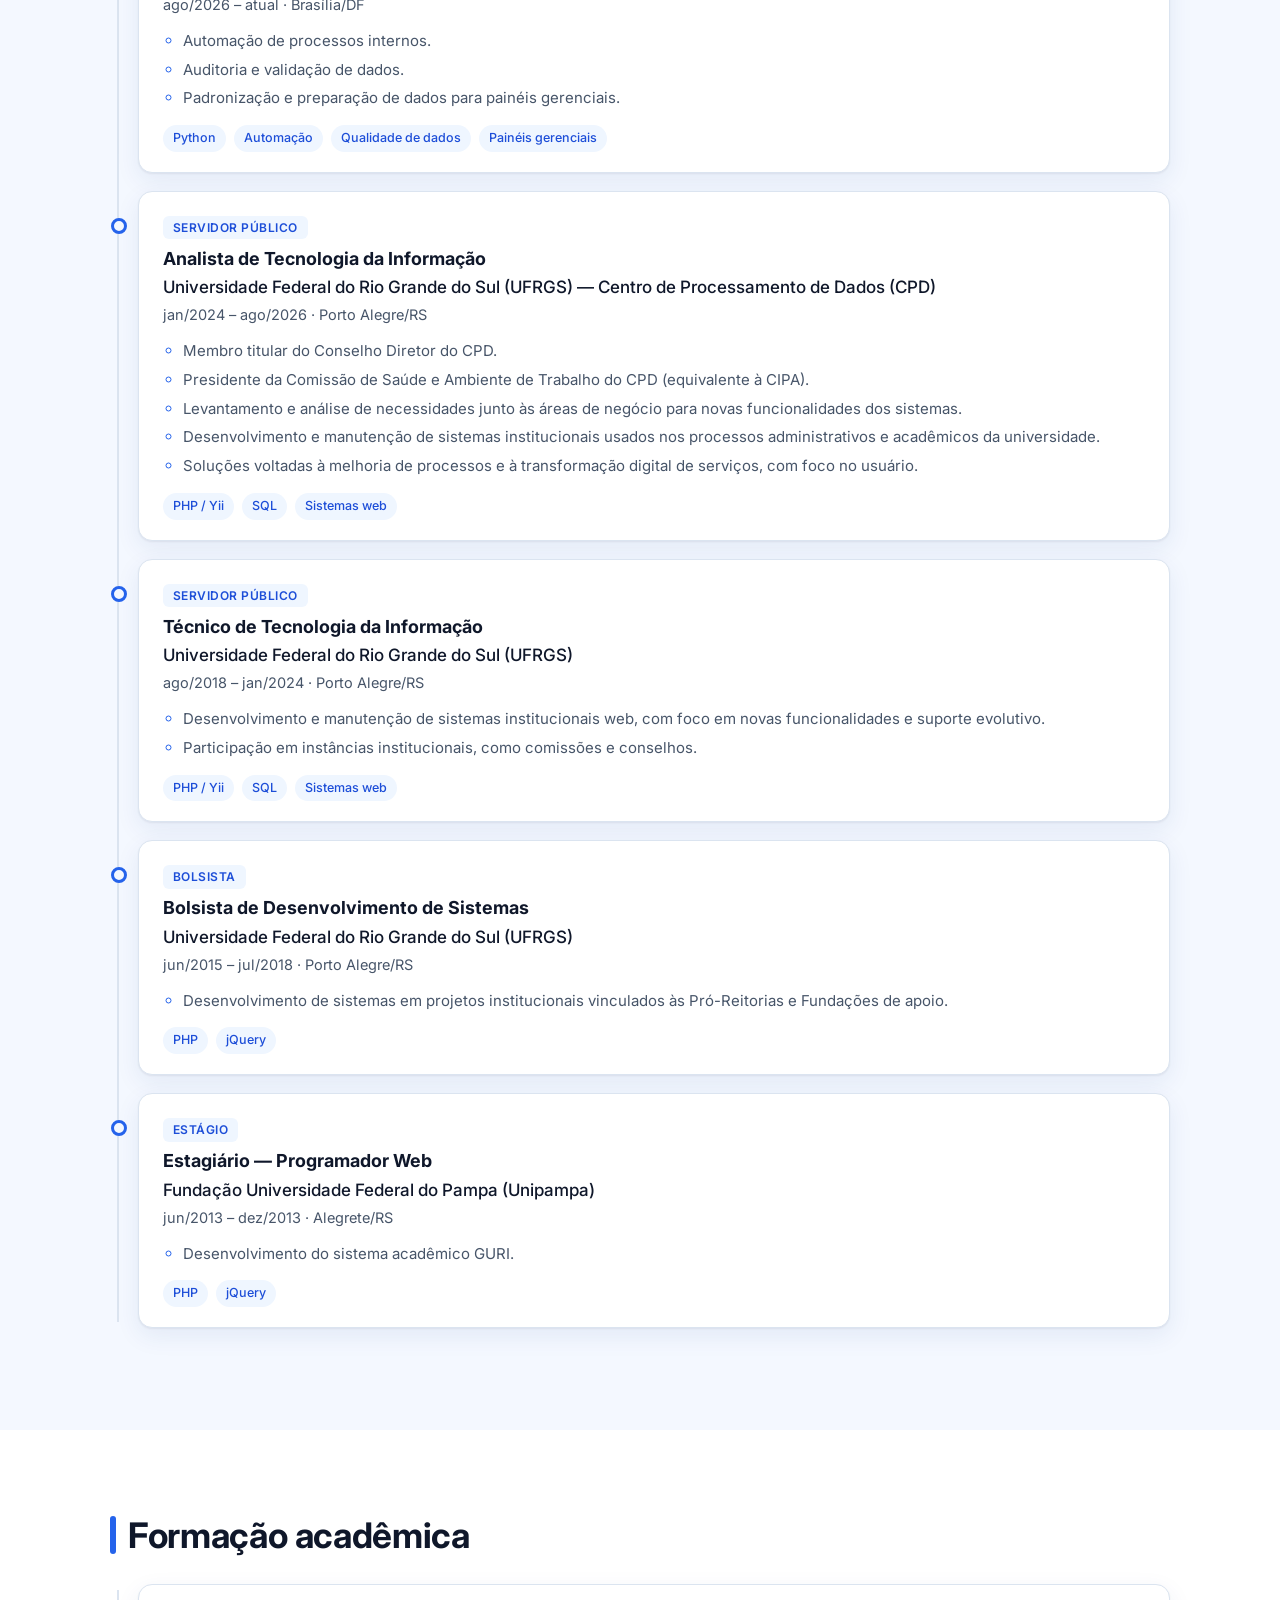
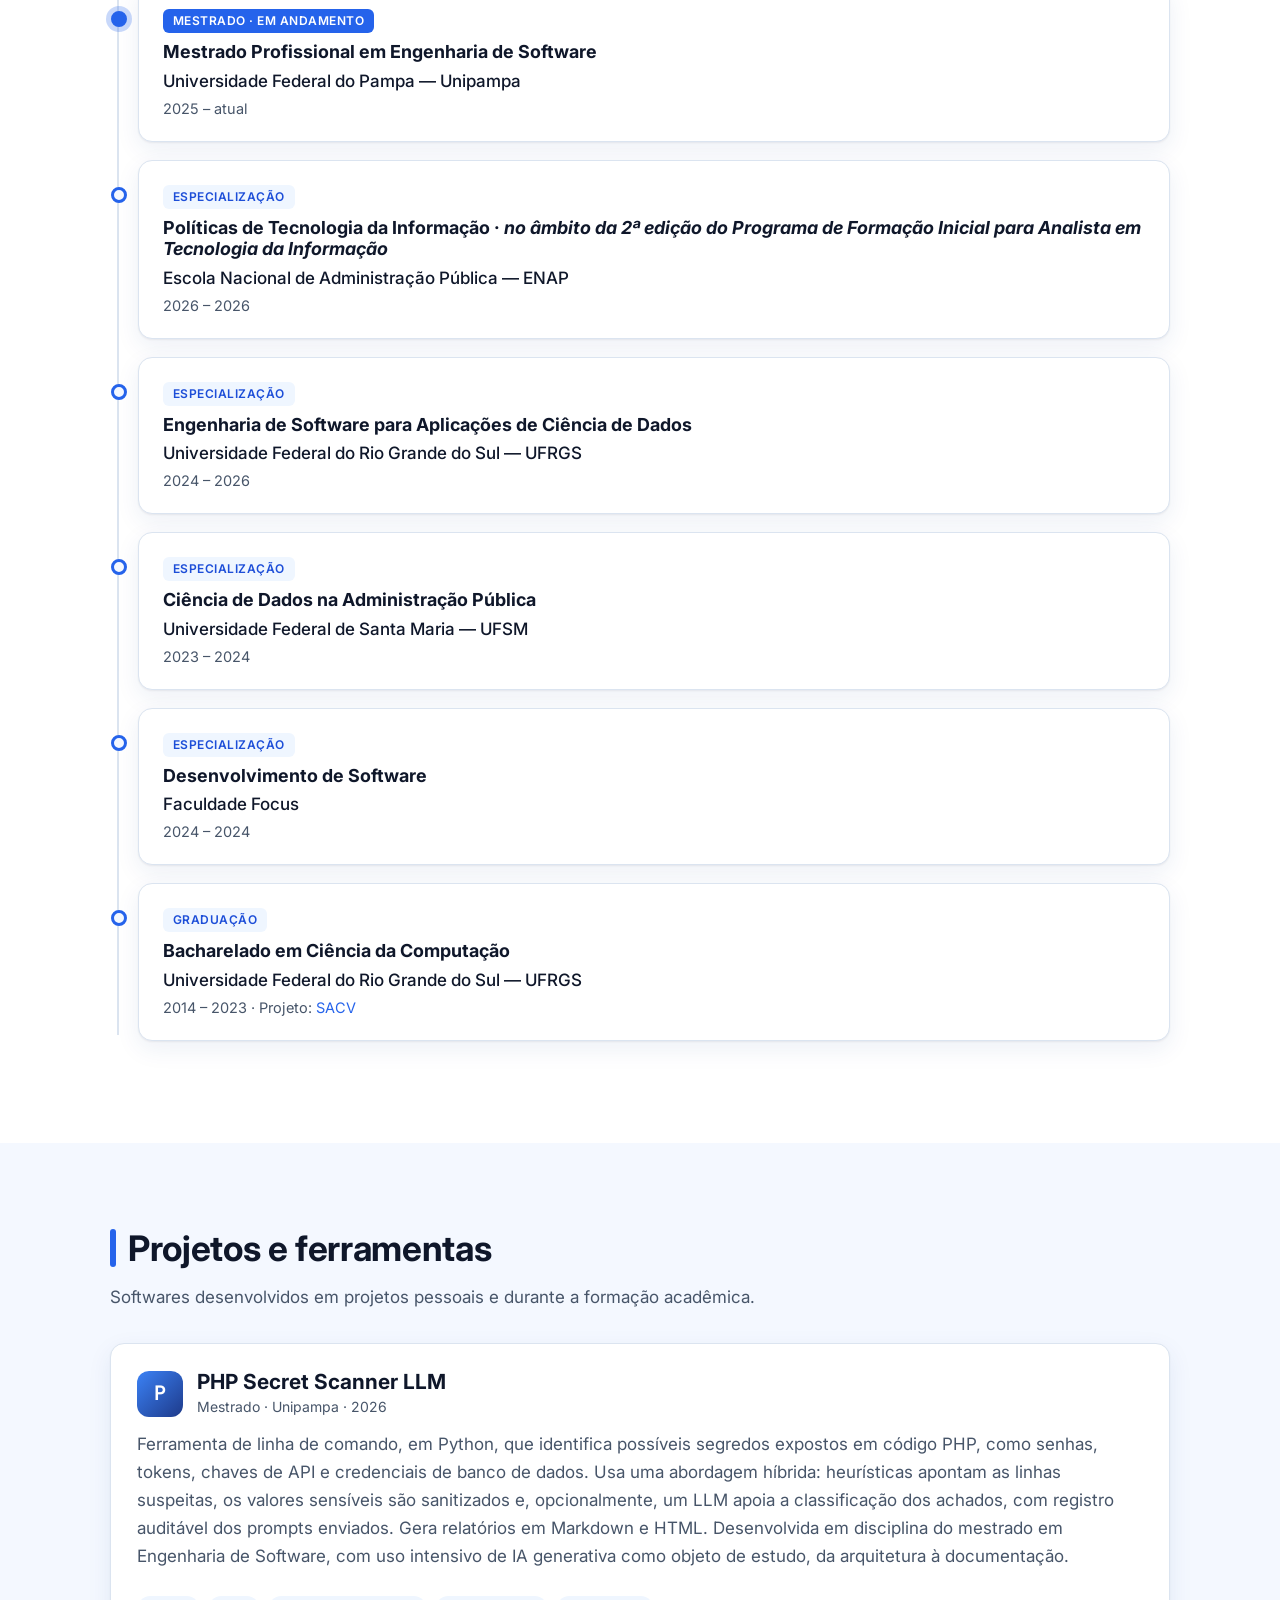
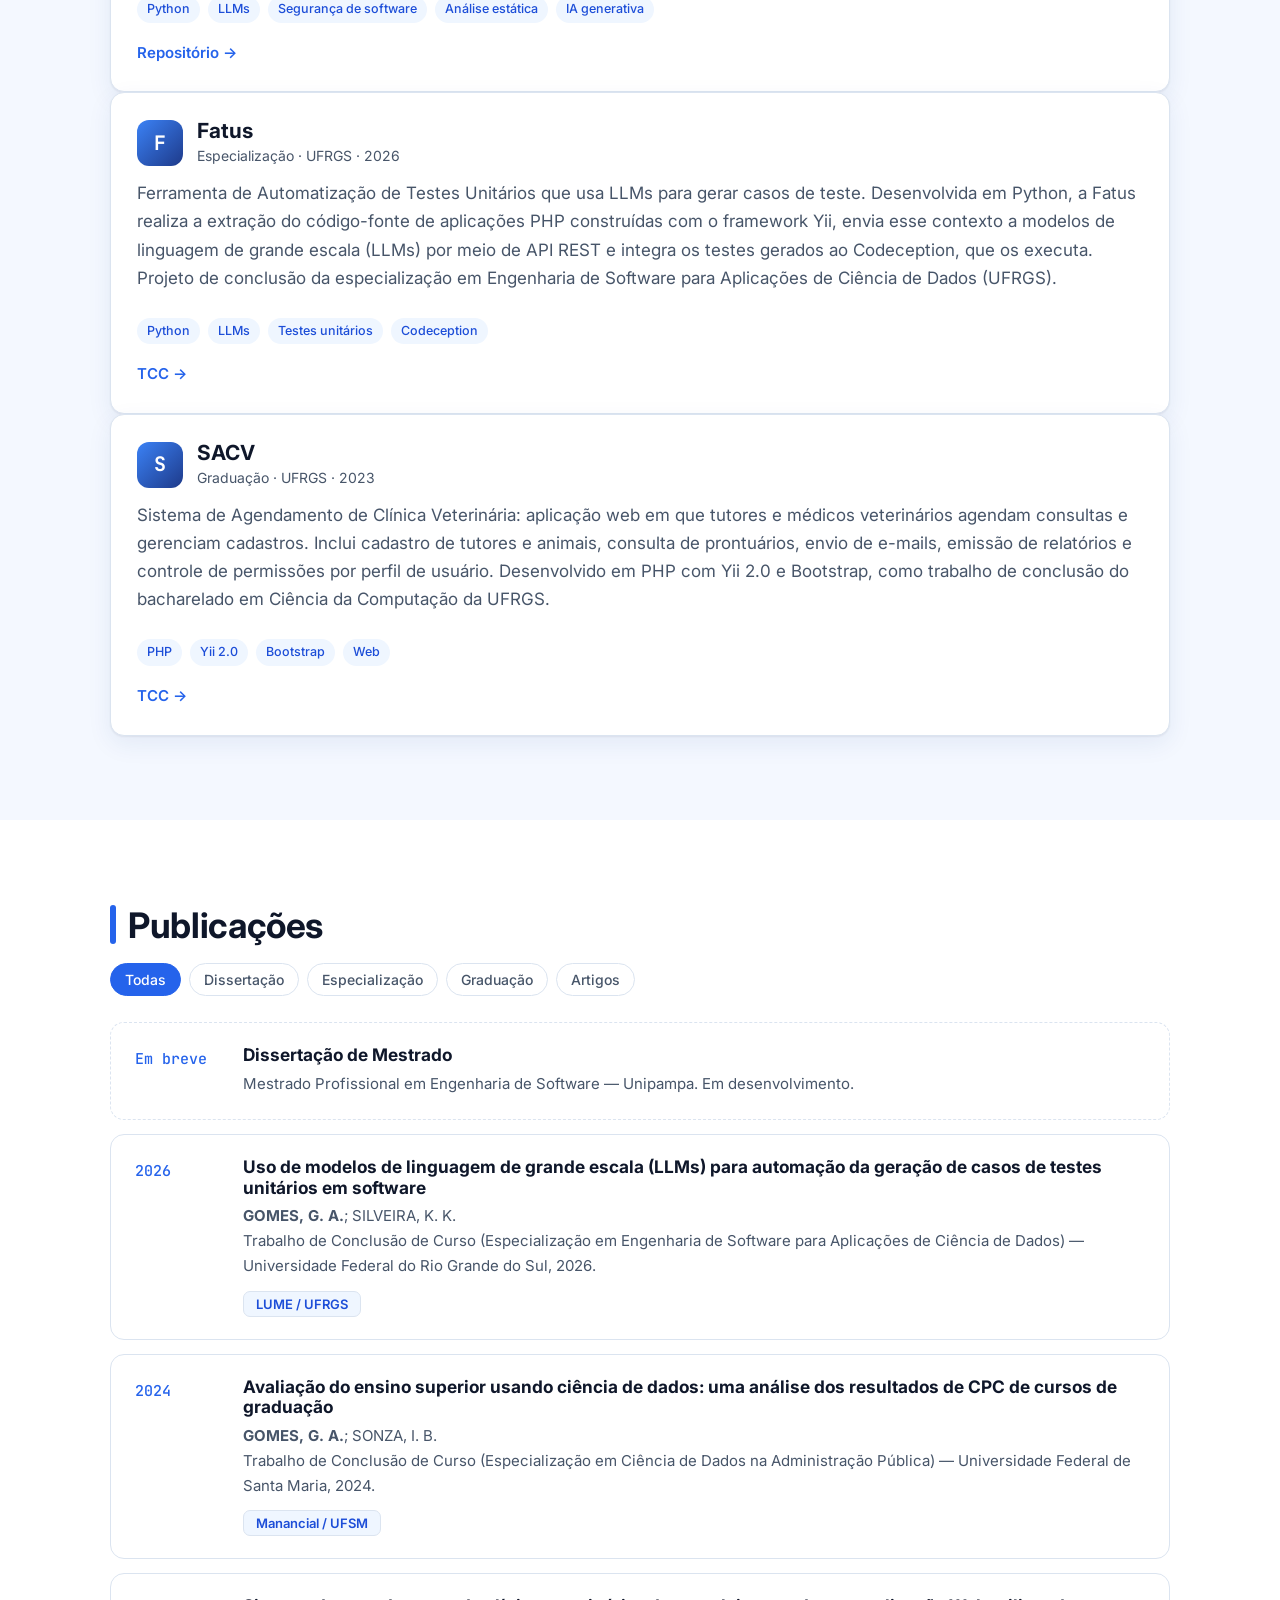
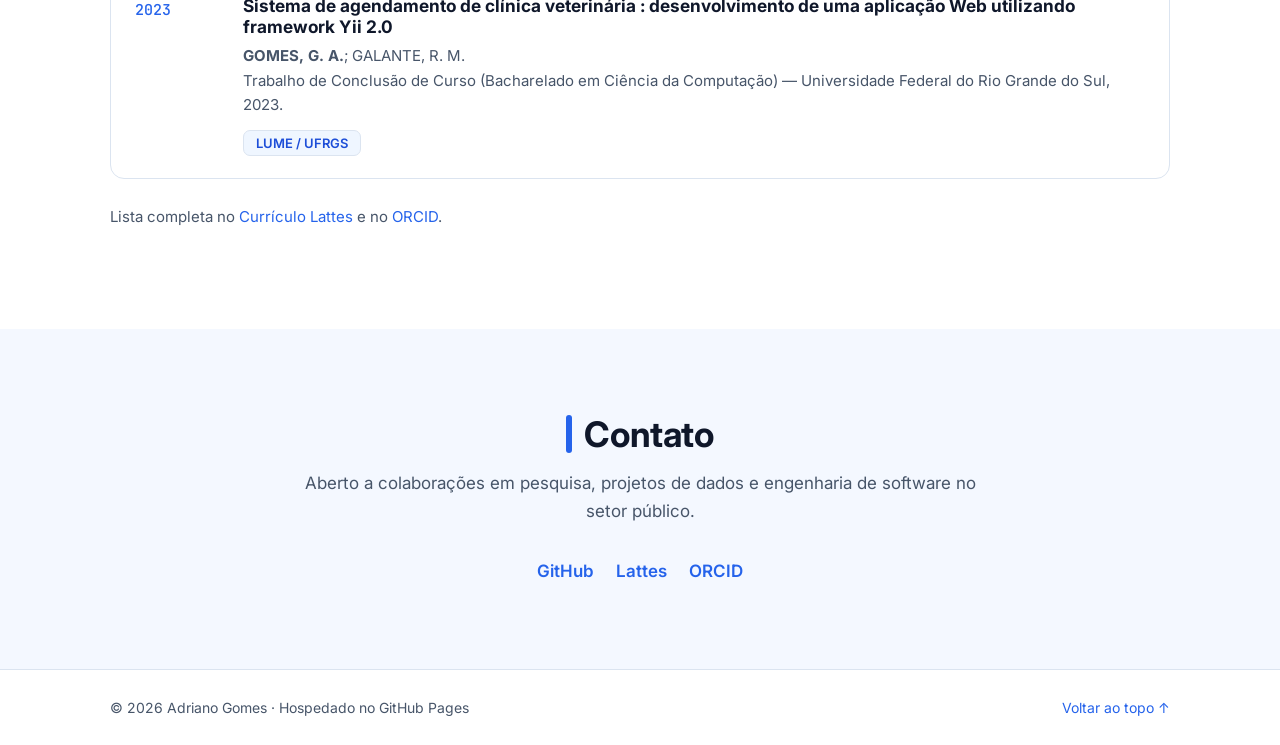
==== commit 673741d3: "feat: adicionada seções de experiências e projetos" ====
--- a/index.html
+++ b/index.html
@@ -41,9 +41,9 @@
 
       <ul class="nav-links" id="menu">
         <li><a href="#sobre">Sobre</a></li>
-        <!-- <li><a href="#experiencia">Experiência</a></li> -->
+        <li><a href="#experiencia">Experiência</a></li>
         <li><a href="#formacao">Formação</a></li>
-        <!-- <li><a href="#projetos">Projetos</a></li> -->
+        <li><a href="#projetos">Projetos</a></li>
         <li><a href="#publicacoes">Publicações</a></li>
         <li><a href="#contato">Contato</a></li>
         <li>
@@ -148,11 +148,83 @@
       </div>
     </section>
 
+<!-- ================= EXPERIÊNCIA PROFISSIONAL ================= -->
+    <section id="experiencia" class="section section-alt">
+      <div class="container">
+        <h2 class="section-title">Experiência profissional</h2>
+        <p class="section-intro">Atuação no setor público federal com desenvolvimento de sistemas, automação de processos e dados.</p>
+
+        <ol class="timeline" data-sortable>
+          <li class="timeline-item current" data-sort="2026-08">
+            <span class="badge">Servidor Público · Atual</span>
+            <h3>Analista em Tecnologia da Informação</h3>
+            <p class="inst">Ministério da Gestão e da Inovação em Serviços Públicos (MGI) — SGP/DEPRO/CGACPNU</p>
+            <p class="meta">ago/2026 – atual · Brasília/DF</p>
+            <ul class="activities">
+              <li>Automação de processos internos.</li>
+              <li>Auditoria e validação de dados.</li>
+              <li>Padronização e preparação de dados para painéis gerenciais.</li>
+            </ul>
+            <ul class="tags tags-sm"><li>Python</li><li>Automação</li><li>Qualidade de dados</li><li>Painéis gerenciais</li></ul>
+          </li>
+
+          <li class="timeline-item" data-sort="2024-01">
+            <span class="badge">Servidor público</span>
+            <h3>Analista de Tecnologia da Informação</h3>
+            <p class="inst">Universidade Federal do Rio Grande do Sul (UFRGS) — Centro de Processamento de Dados (CPD)</p>
+            <p class="meta">jan/2024 – ago/2026 · Porto Alegre/RS</p>
+            <ul class="activities">
+              <li>Membro titular do Conselho Diretor do CPD.</li>
+              <li>Presidente da Comissão de Saúde e Ambiente de Trabalho do CPD (equivalente à CIPA).</li>
+              <li>Levantamento e análise de necessidades junto às áreas de negócio para novas funcionalidades dos sistemas.</li>
+              <li>Desenvolvimento e manutenção de sistemas institucionais usados nos processos administrativos e acadêmicos da universidade.</li>
+              <li>Soluções voltadas à melhoria de processos e à transformação digital de serviços, com foco no usuário.</li>
+            </ul>
+            <ul class="tags tags-sm"><li>PHP / Yii</li><li>SQL</li><li>Sistemas web</li></ul>
+          </li>
+
+          <li class="timeline-item" data-sort="2018-08">
+            <span class="badge">Servidor público</span>
+            <h3>Técnico de Tecnologia da Informação</h3>
+            <p class="inst">Universidade Federal do Rio Grande do Sul (UFRGS)</p>
+            <p class="meta">ago/2018 – jan/2024 · Porto Alegre/RS</p>
+            <ul class="activities">
+              <li>Desenvolvimento e manutenção de sistemas institucionais web, com foco em novas funcionalidades e suporte evolutivo.</li>
+              <li>Participação em instâncias institucionais, como comissões e conselhos.</li>
+            </ul>
+            <ul class="tags tags-sm"><li>PHP / Yii</li><li>SQL</li><li>Sistemas web</li></ul>
+          </li>
+
+          <li class="timeline-item" data-sort="2015-06">
+            <span class="badge">Bolsista</span>
+            <h3>Bolsista de Desenvolvimento de Sistemas</h3>
+            <p class="inst">Universidade Federal do Rio Grande do Sul (UFRGS)</p>
+            <p class="meta">jun/2015 – jul/2018 · Porto Alegre/RS</p>
+            <ul class="activities">
+              <li>Desenvolvimento de sistemas em projetos institucionais vinculados às Pró-Reitorias e Fundações de apoio.</li>
+            </ul>
+            <ul class="tags tags-sm"><li>PHP</li><li>jQuery</li></ul>
+          </li>
+
+          <li class="timeline-item" data-sort="2013-06">
+            <span class="badge">Estágio</span>
+            <h3>Estagiário — Programador Web</h3>
+            <p class="inst">Fundação Universidade Federal do Pampa (Unipampa)</p>
+            <p class="meta">jun/2013 – dez/2013 · Alegrete/RS</p>
+            <ul class="activities">
+              <li>Desenvolvimento do sistema acadêmico GURI.</li>
+            </ul>
+            <ul class="tags tags-sm"><li>PHP</li><li>jQuery</li></ul>
+          </li>
+        </ol>
+      </div>
+    </section>
+
     <!-- ================= FORMAÇÃO ================= -->
     <!--
       Ordenação automática: data-sort = ano de conclusão (use 9999 para curso em andamento).
     -->
-    <section id="formacao" class="section section-alt">
+    <section id="formacao" class="section">
       <div class="container">
         <h2 class="section-title">Formação acadêmica</h2>
 
@@ -195,6 +267,89 @@
             <p class="meta">2014 – 2023 · Projeto: <a href="#projetos">SACV</a></p>
           </li>
         </ol>
+      </div>
+    </section>
+
+    <!-- ================= PROJETOS ================= -->
+    <!-- Ordenação automática: data-sort = ano (9999 para em andamento). -->
+    <section id="projetos" class="section section-alt">
+      <div class="container">
+        <h2 class="section-title">Projetos e ferramentas</h2>
+        <p class="section-intro">Softwares desenvolvidos em projetos pessoais e durante a formação acadêmica.</p>
+
+          <article class="card" data-sort="2026">
+            <div class="card-head">
+              <span class="card-icon" aria-hidden="true">P</span>
+              <div>
+                <h3>PHP Secret Scanner LLM</h3>
+                <p class="card-sub">Mestrado · Unipampa · 2026</p>
+              </div>
+            </div>
+            <p>
+              Ferramenta de linha de comando, em Python, que identifica possíveis segredos expostos
+              em código PHP, como senhas, tokens, chaves de API e credenciais de banco de dados.
+              Usa uma abordagem híbrida: heurísticas apontam as linhas suspeitas, os valores sensíveis
+              são sanitizados e, opcionalmente, um LLM apoia a classificação dos achados, com registro
+              auditável dos prompts enviados. Gera relatórios em Markdown e HTML. Desenvolvida em
+              disciplina do mestrado em Engenharia de Software, com uso intensivo de IA generativa
+              como objeto de estudo, da arquitetura à documentação.
+            </p>
+            <ul class="tags tags-sm">
+              <li>Python</li><li>LLMs</li><li>Segurança de software</li><li>Análise estática</li><li>IA generativa</li>
+            </ul>
+            <div class="card-links">
+              <a href="https://github.com/adrianogomes/php-secret-scanner-llm" target="_blank" rel="noopener">Repositório →</a>
+            </div>
+          </article>
+
+          <article class="card" data-sort="2026">
+            <div class="card-head">
+              <span class="card-icon" aria-hidden="true">F</span>
+              <div>
+                <h3>Fatus</h3>
+                <p class="card-sub">Especialização · UFRGS · 2026</p>
+              </div>
+            </div>
+            <p>
+              Ferramenta de Automatização de Testes Unitários que usa LLMs para gerar casos de teste.
+              Desenvolvida em Python, a Fatus realiza a extração do código-fonte de aplicações PHP construídas com o
+              framework Yii, envia esse contexto a modelos de linguagem de grande escala (LLMs) por meio de API REST e integra
+              os testes gerados ao Codeception, que os executa. Projeto de conclusão da especialização
+              em Engenharia de Software para Aplicações de Ciência de Dados (UFRGS).
+            </p>
+            <ul class="tags tags-sm">
+              <li>Python</li><li>LLMs</li><li>Testes unitários</li><li>Codeception</li>
+            </ul>
+            <div class="card-links">
+              <!-- <a href="https://github.com/SEU-USUARIO/fatus" target="_blank" rel="noopener">Repositório →</a> -->
+              <a href="#publicacoes">TCC →</a>
+            </div>
+          </article>
+
+          <article class="card" data-sort="2015">
+            <div class="card-head">
+              <span class="card-icon" aria-hidden="true">S</span>
+              <div>
+                <h3>SACV</h3>
+                <p class="card-sub">Graduação · UFRGS · 2023</p>
+              </div>
+            </div>
+            <p>
+              Sistema de Agendamento de Clínica Veterinária: aplicação web em que tutores e médicos
+              veterinários agendam consultas e gerenciam cadastros. Inclui cadastro de tutores e animais,
+              consulta de prontuários, envio de e-mails, emissão de relatórios e controle de permissões
+              por perfil de usuário. Desenvolvido em PHP com Yii 2.0 e Bootstrap, como trabalho de
+              conclusão do bacharelado em Ciência da Computação da UFRGS.
+            </p>
+            <ul class="tags tags-sm">
+              <li>PHP</li><li>Yii 2.0</li><li>Bootstrap</li><li>Web</li>
+            </ul>
+            <div class="card-links">
+              <!-- <a href="https://github.com/SEU-USUARIO/sacv" target="_blank" rel="noopener">Repositório →</a> -->
+              <a href="#publicacoes">TCC →</a>
+            </div>
+          </article>
+        </div>
       </div>
     </section>
 
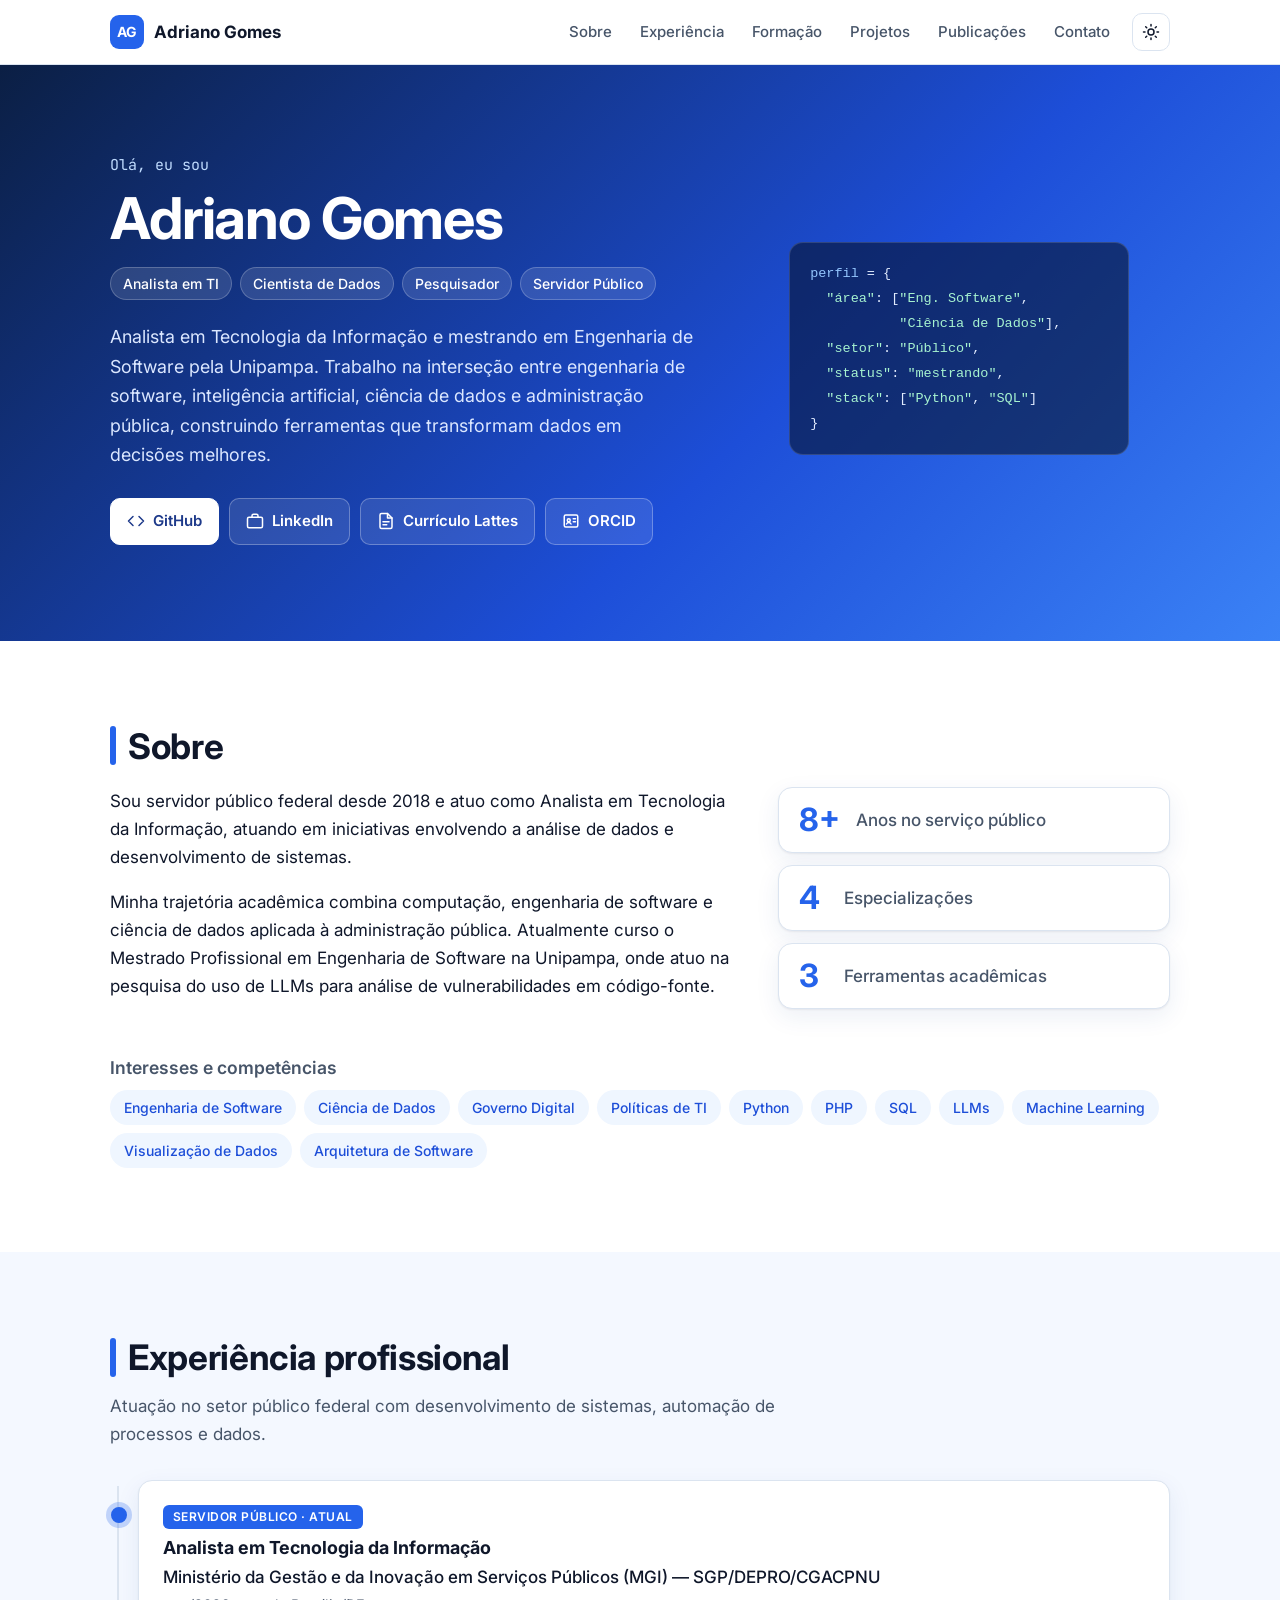
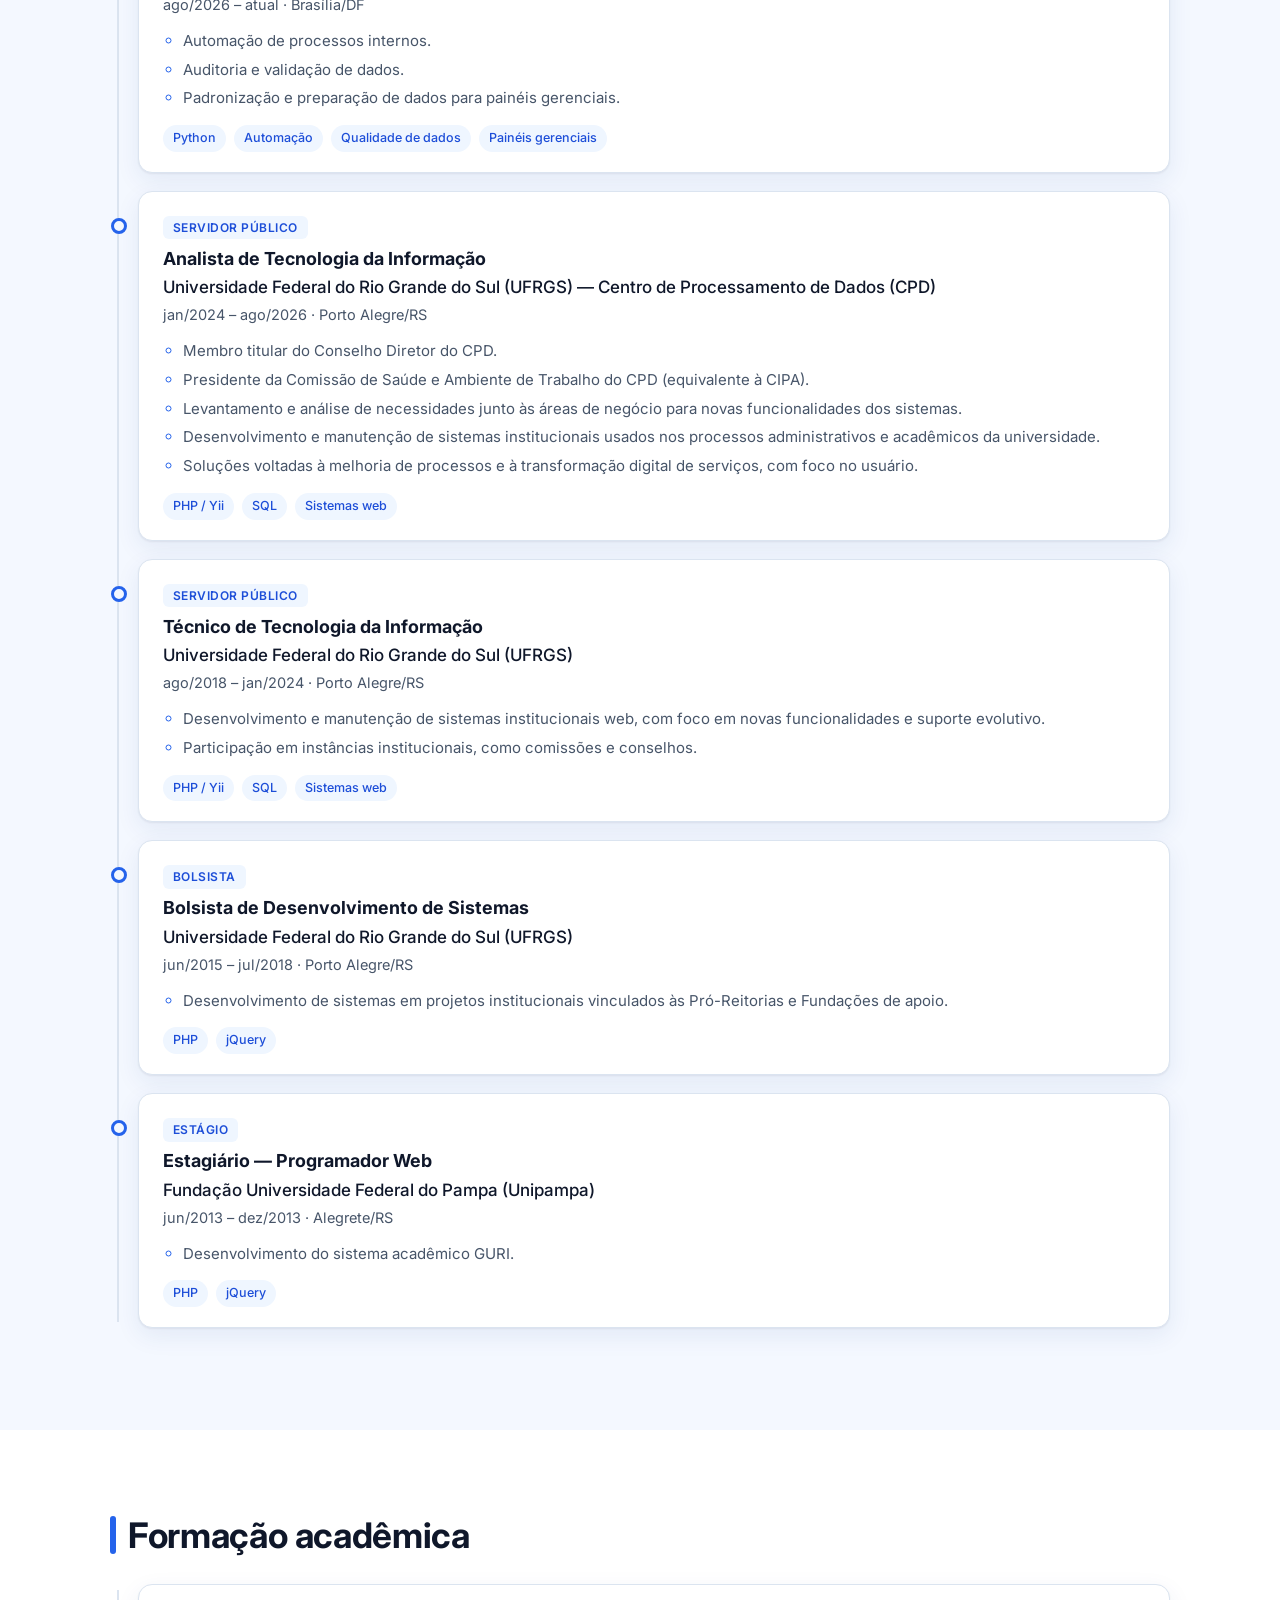
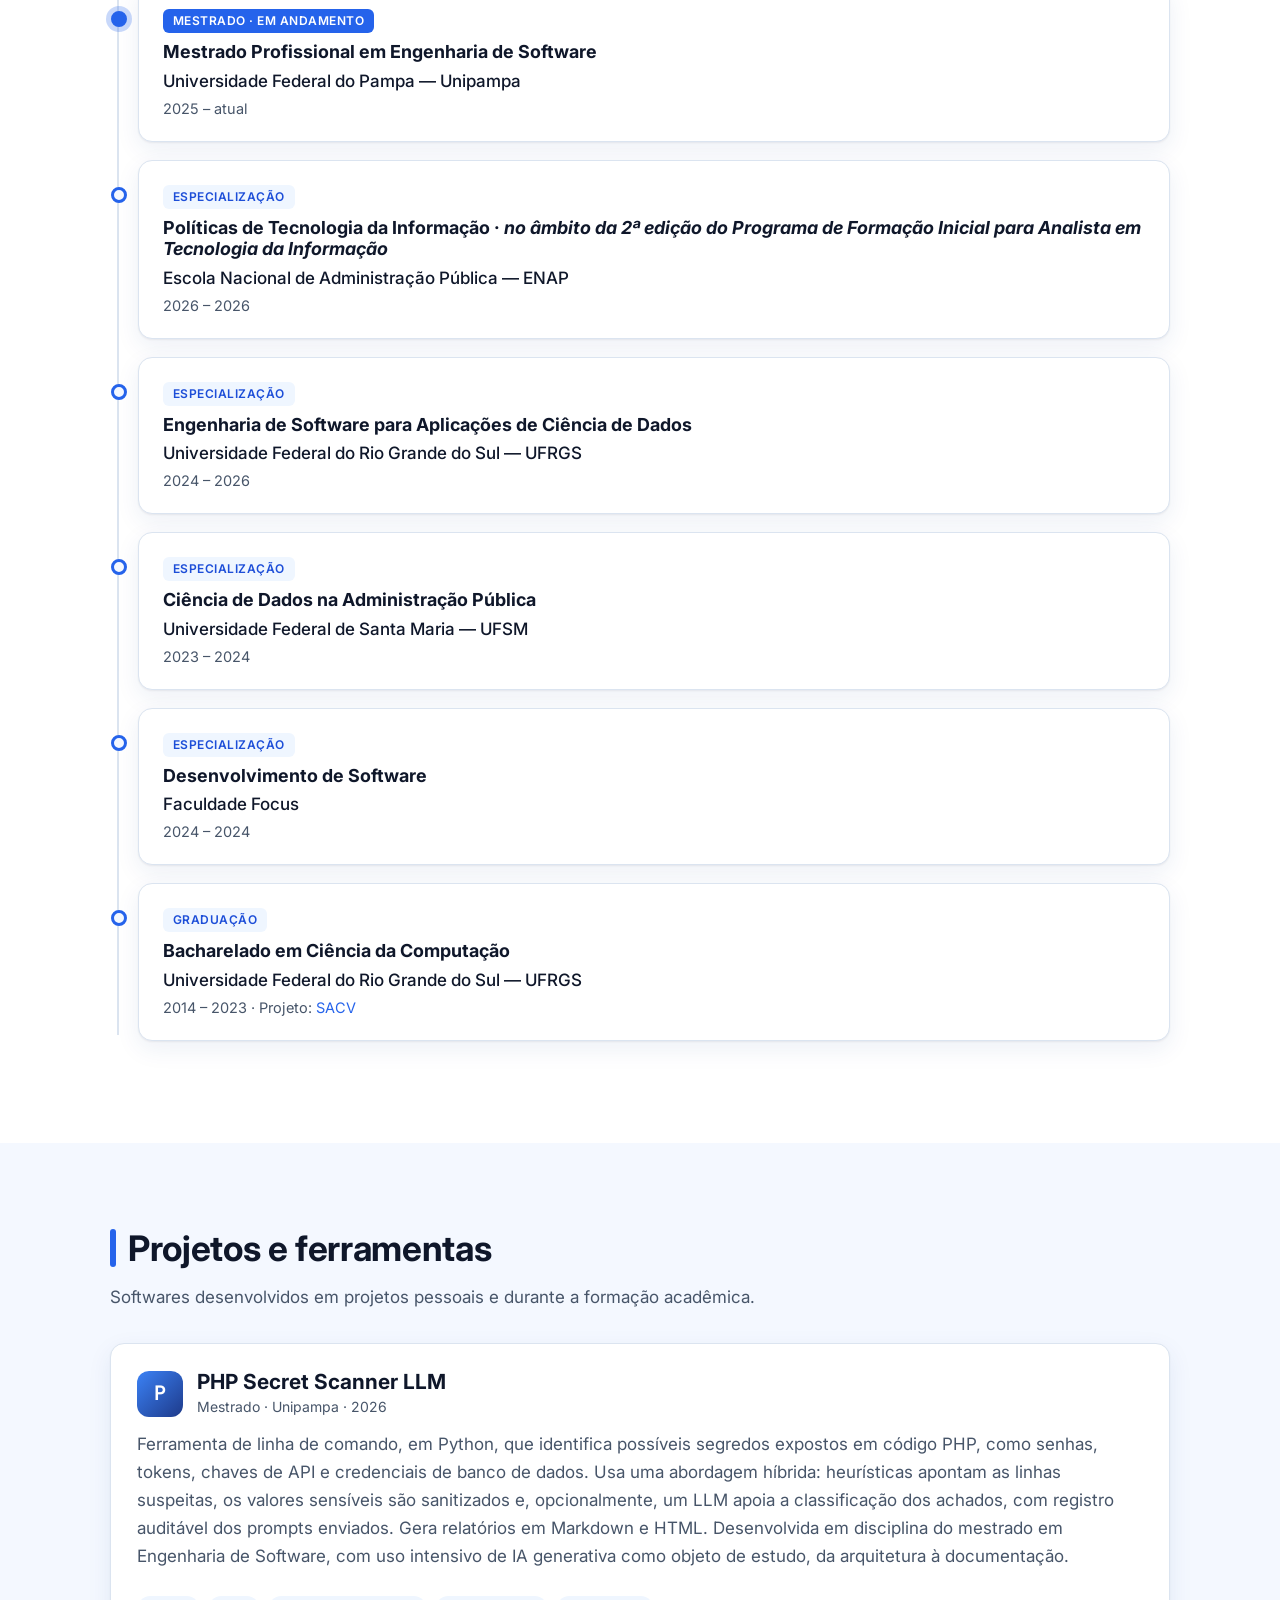
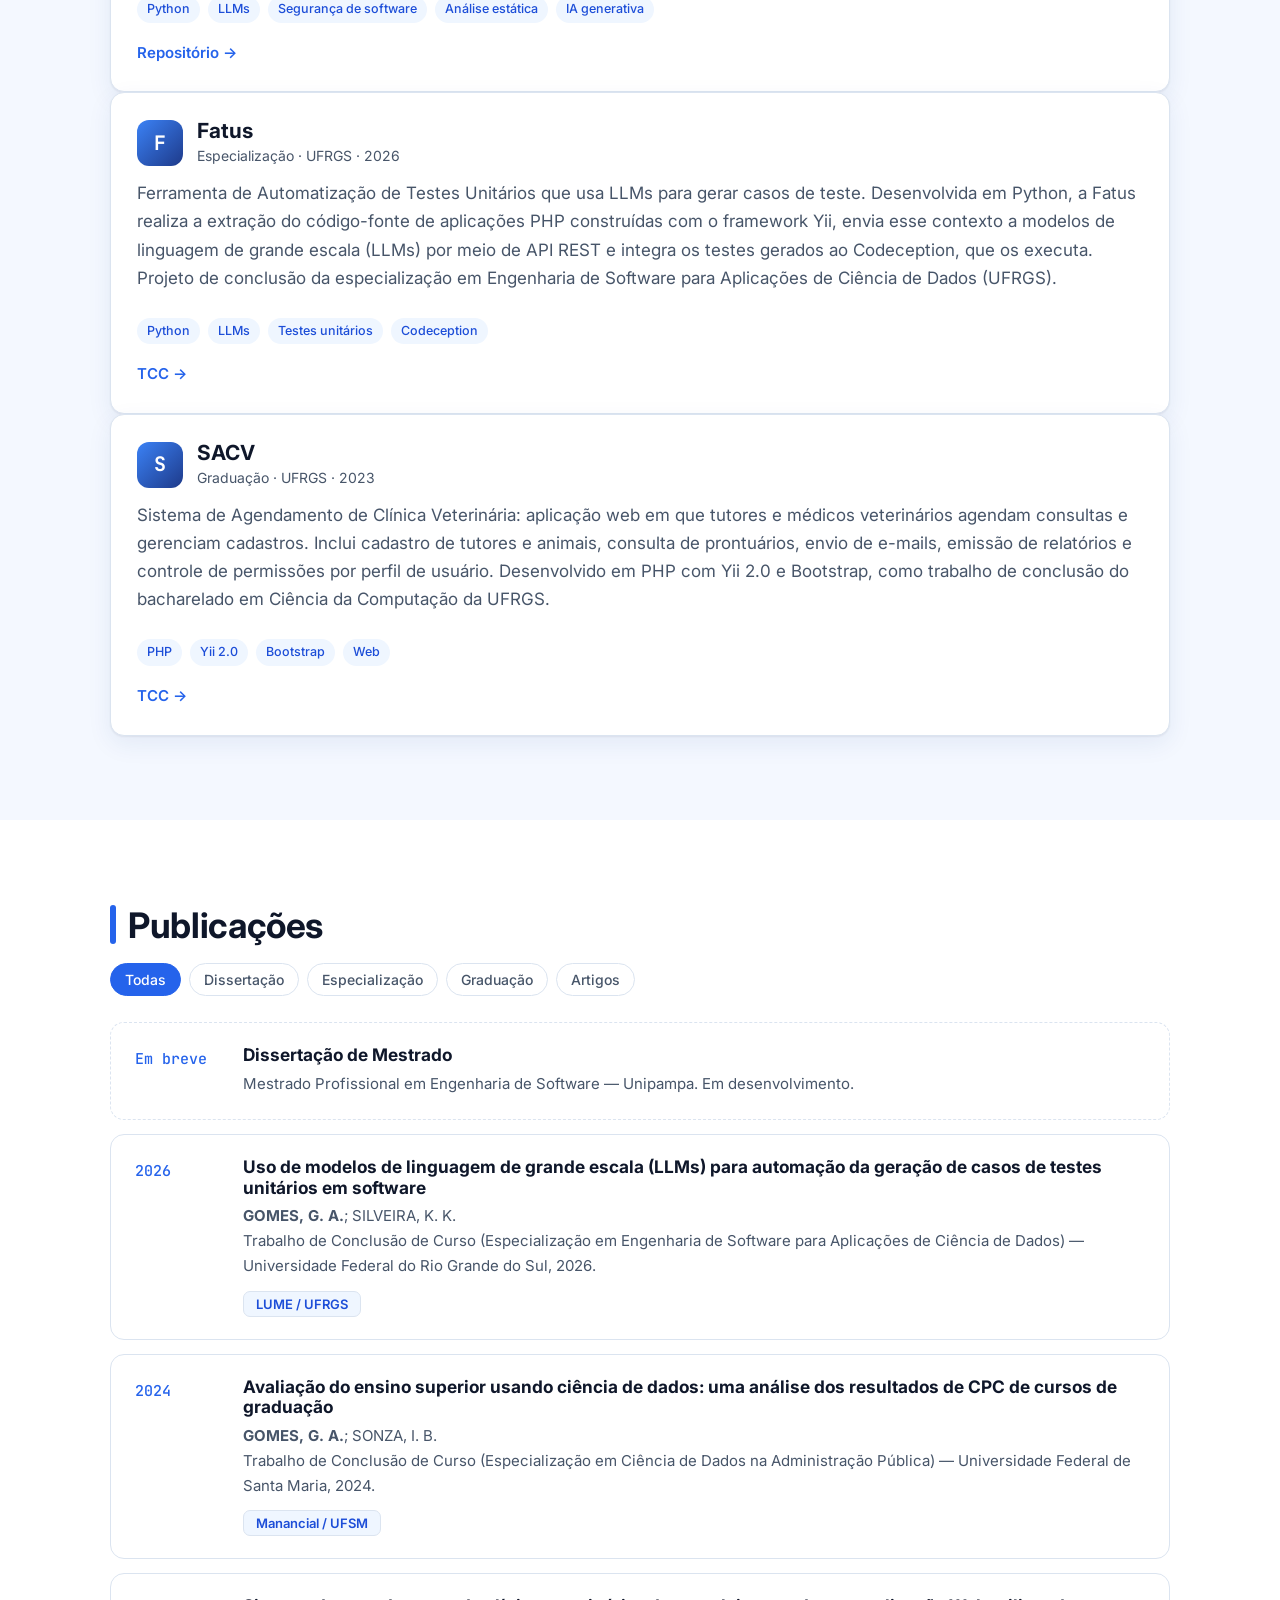
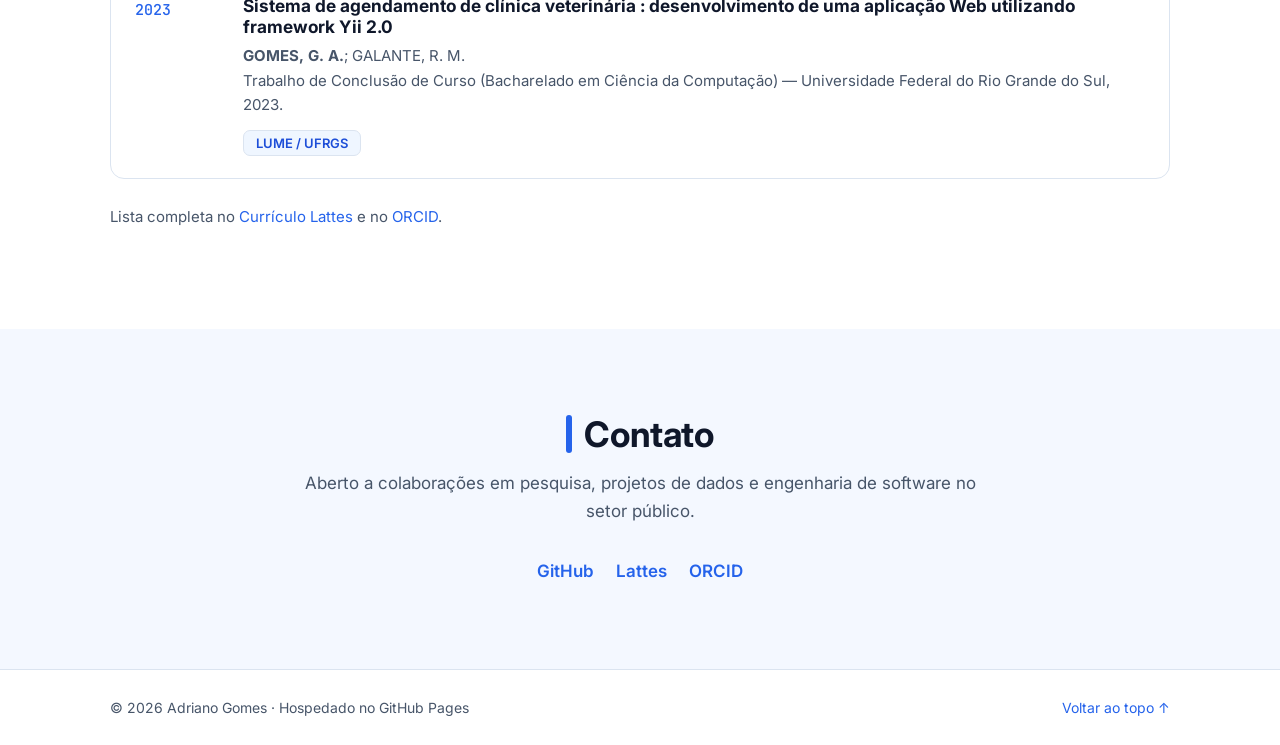
==== commit 525930dd: "feat: ajustes links" ====
--- a/index.html
+++ b/index.html
@@ -82,7 +82,11 @@
               <svg viewBox="0 0 24 24" aria-hidden="true"><path d="M16 18l6-6-6-6M8 6l-6 6 6 6"/></svg>
               GitHub
             </a>
-            <a class="btn" href="http://lattes.cnpq.br/3573634365032912" target="_blank" rel="noopener">
+            <a class="btn" href="https://www.linkedin.com/in/adrianogebertgomes/" target="_blank" rel="noopener">
+              <svg viewBox="0 0 24 24" aria-hidden="true"><rect x="2" y="7" width="20" height="14" rx="2"/><path d="M16 7V5a2 2 0 0 0-2-2h-4a2 2 0 0 0-2 2v2"/></svg>
+              LinkedIn
+            </a>
+            <a class="btn" href="https://lattes.cnpq.br/3573634365032912" target="_blank" rel="noopener">
               <svg viewBox="0 0 24 24" aria-hidden="true"><path d="M14 2H6a2 2 0 0 0-2 2v16a2 2 0 0 0 2 2h12a2 2 0 0 0 2-2V8z"/><path d="M14 2v6h6M8 13h8M8 17h5"/></svg>
               Currículo Lattes
             </a>
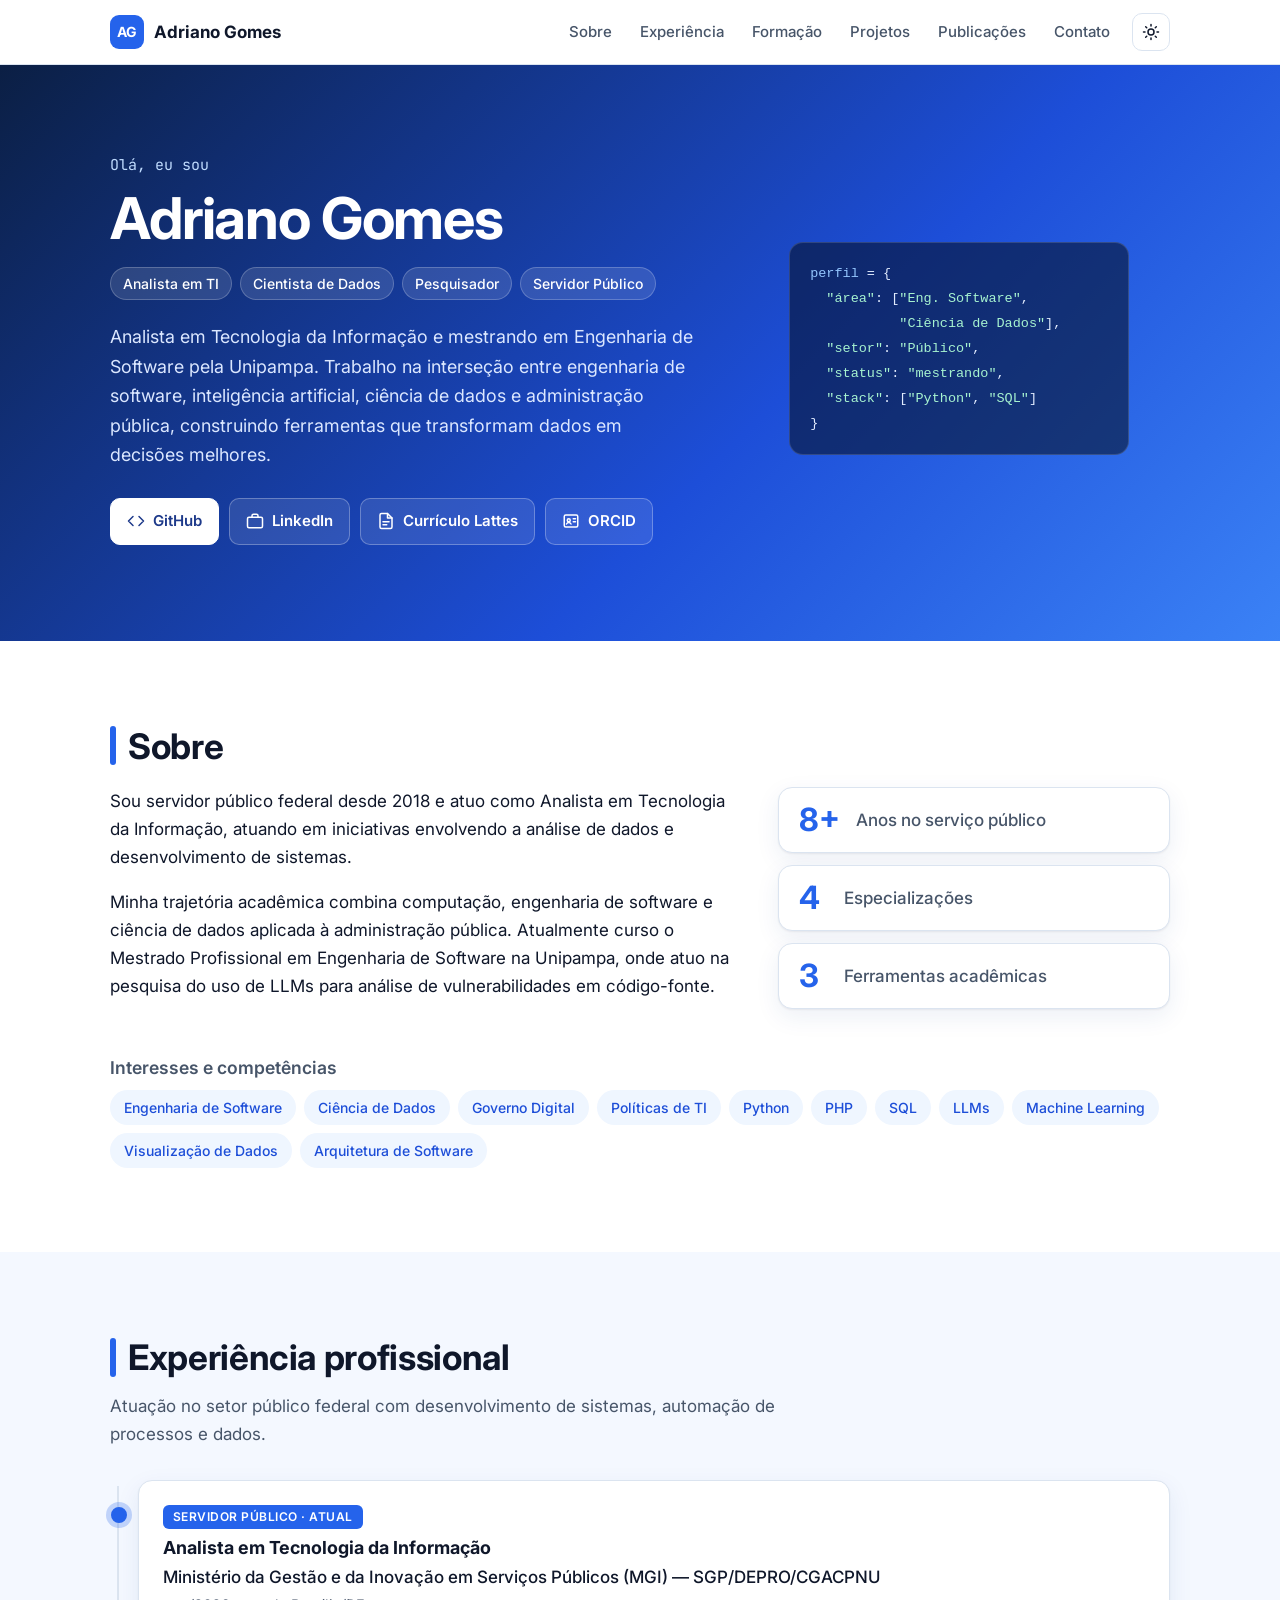
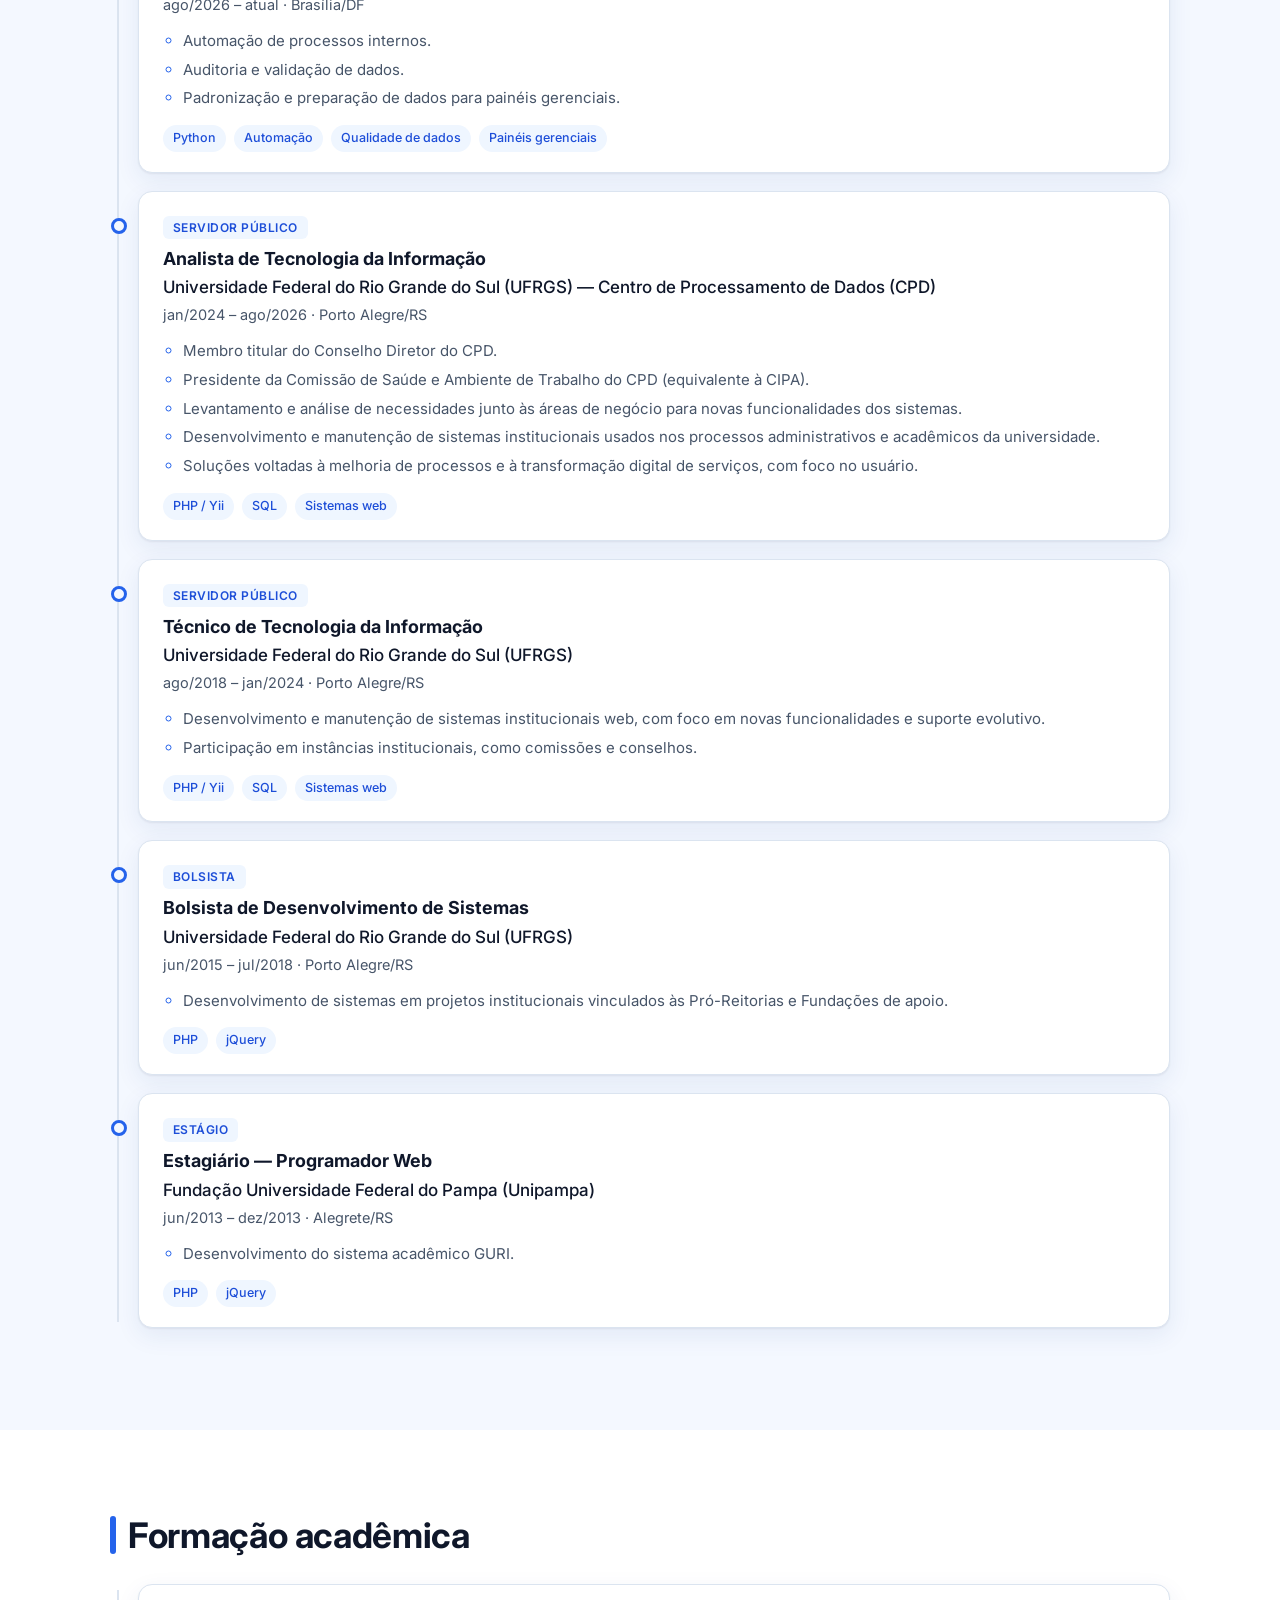
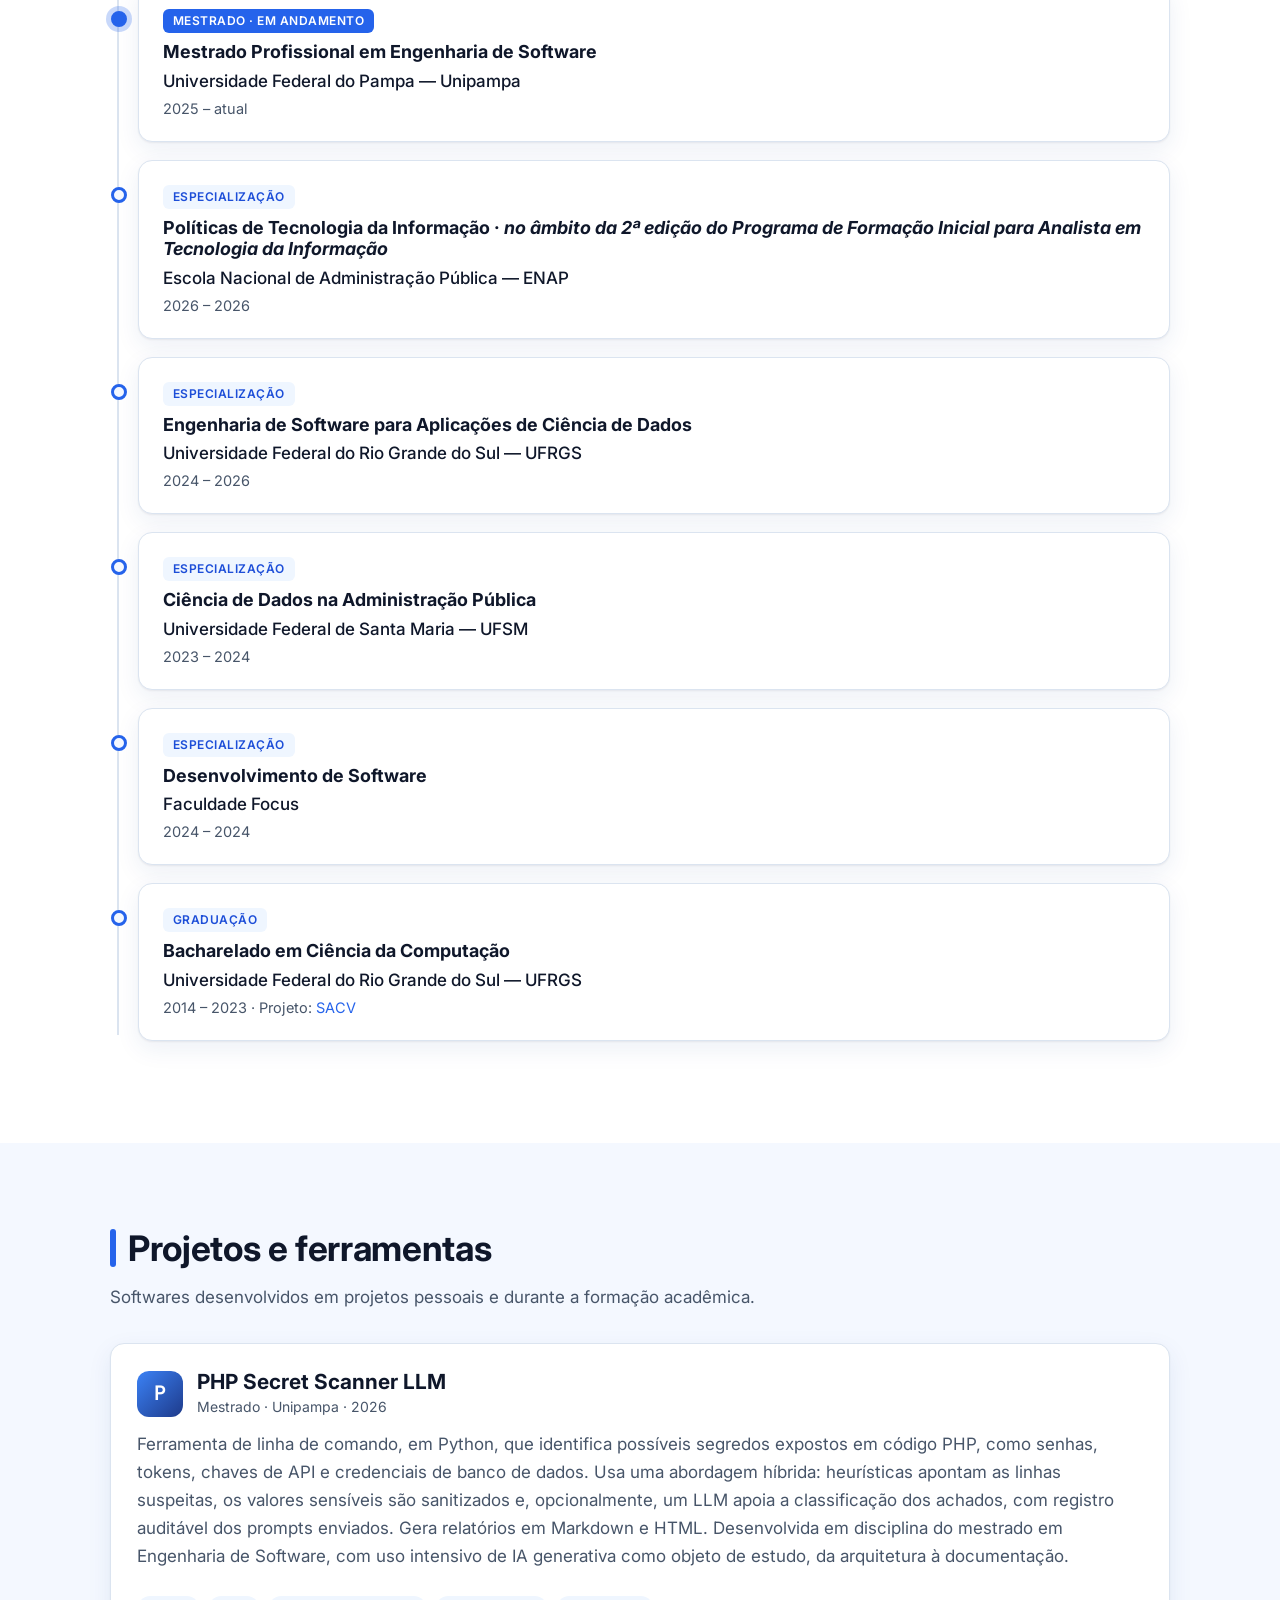
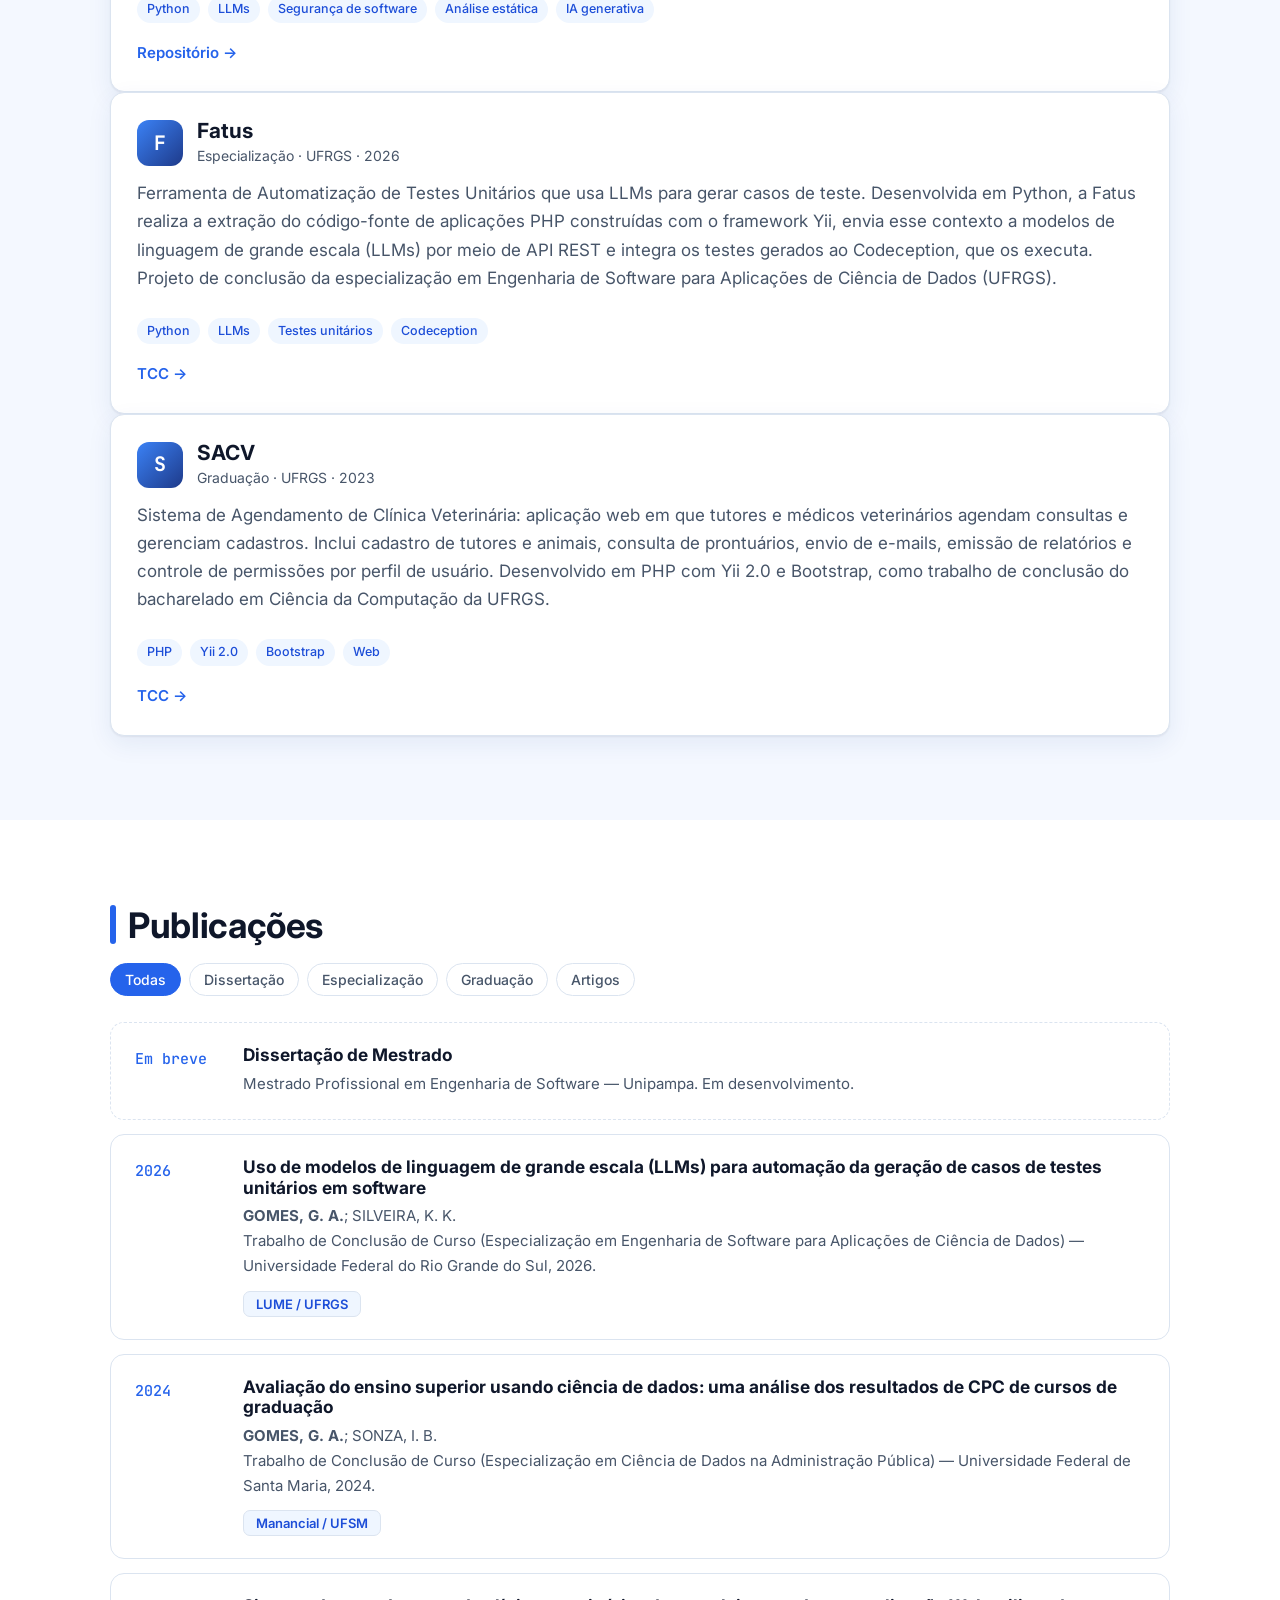
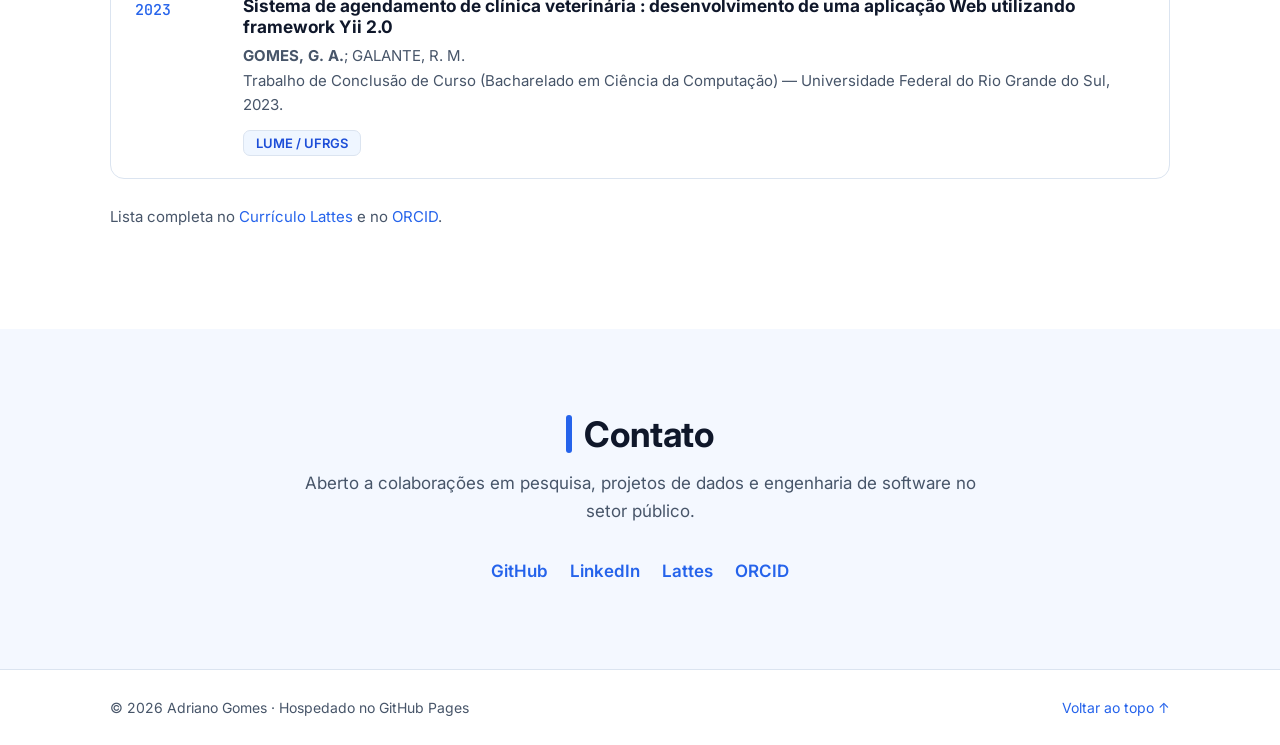
==== commit e4350192: "feat: ajustes links rodapé" ====
--- a/index.html
+++ b/index.html
@@ -440,6 +440,7 @@
         <!-- <a class="btn btn-primary btn-lg" href="mailto:email@exemplo.com">email@exemplo.com</a> -->
         <ul class="contact-links">
           <li><a href="https://github.com/adrianogomes" target="_blank" rel="noopener">GitHub</a></li>
+          <li><a href="https://www.linkedin.com/in/adrianogebertgomes" target="_blank" rel="noopener">LinkedIn</a></li>
           <li><a href="http://lattes.cnpq.br/3573634365032912" target="_blank" rel="noopener">Lattes</a></li>
           <li><a href="https://orcid.org/0000-0002-3970-975X" target="_blank" rel="noopener">ORCID</a></li>
         </ul>
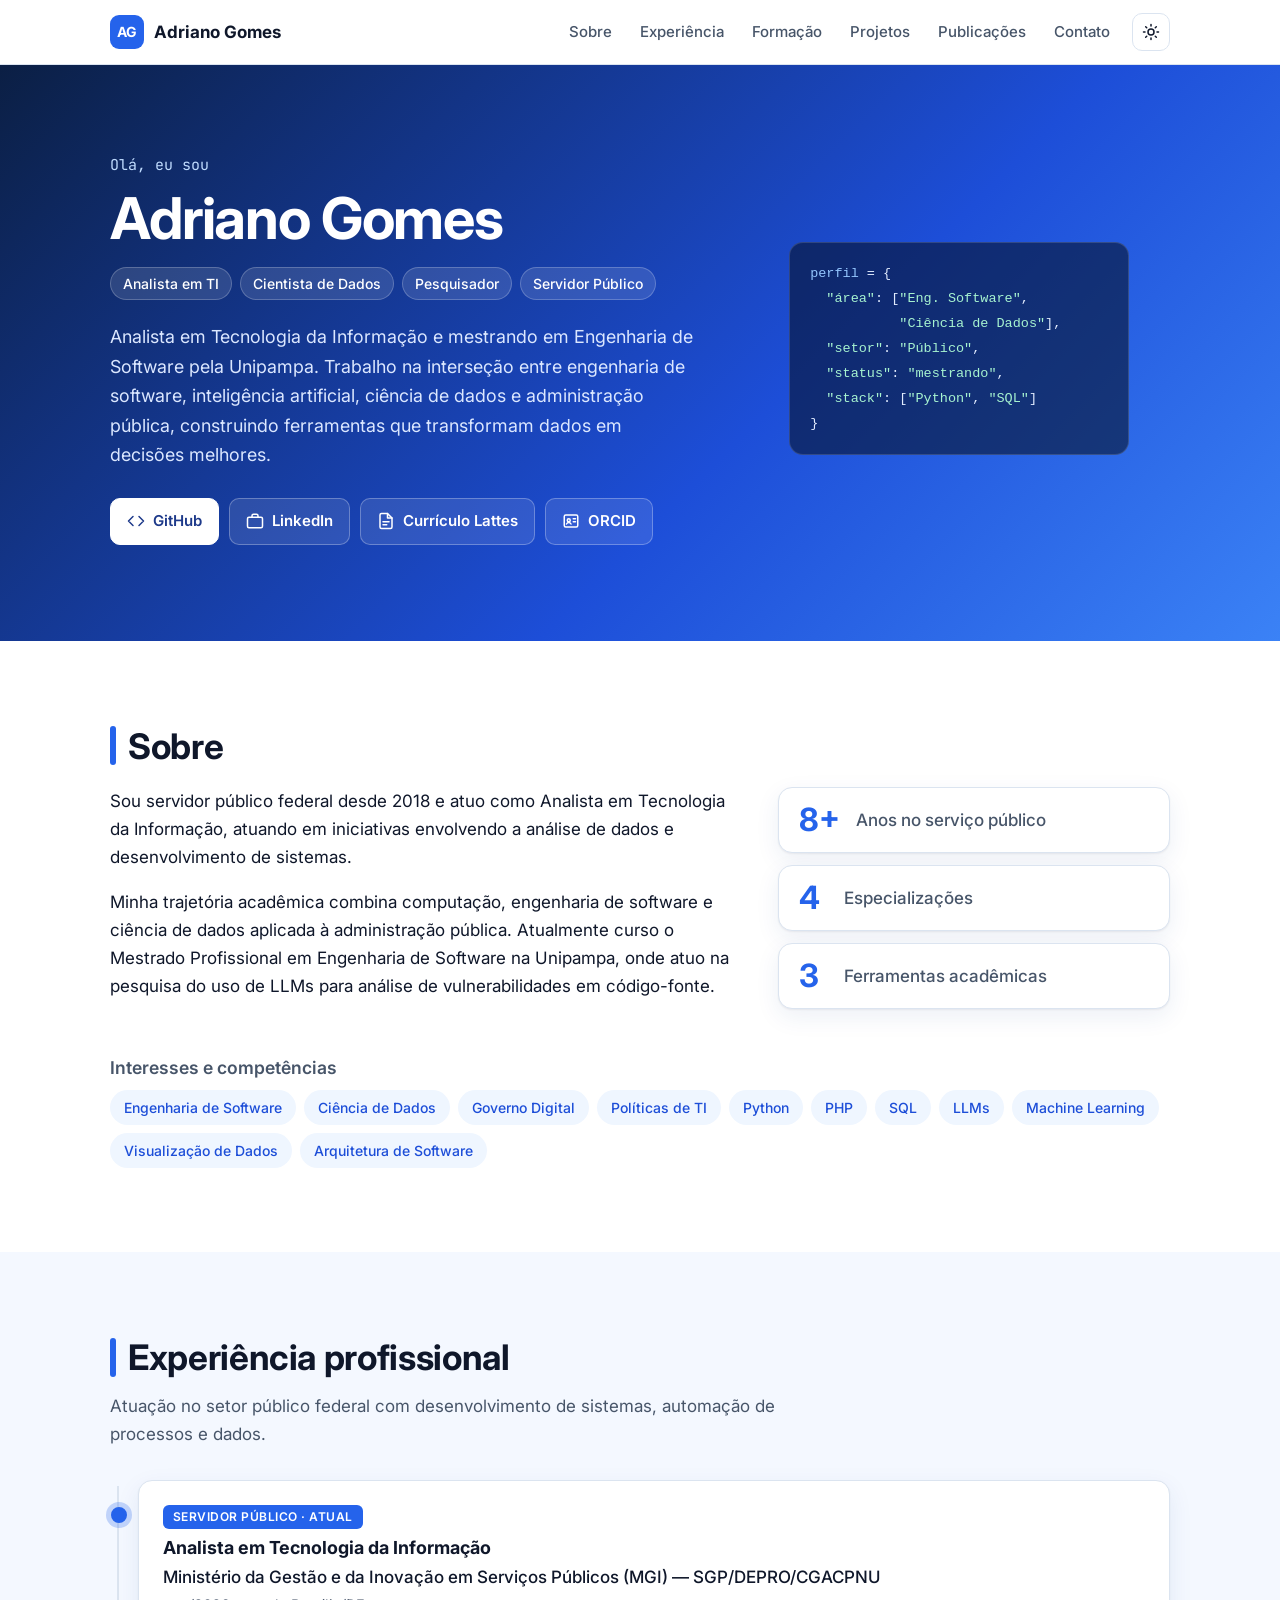
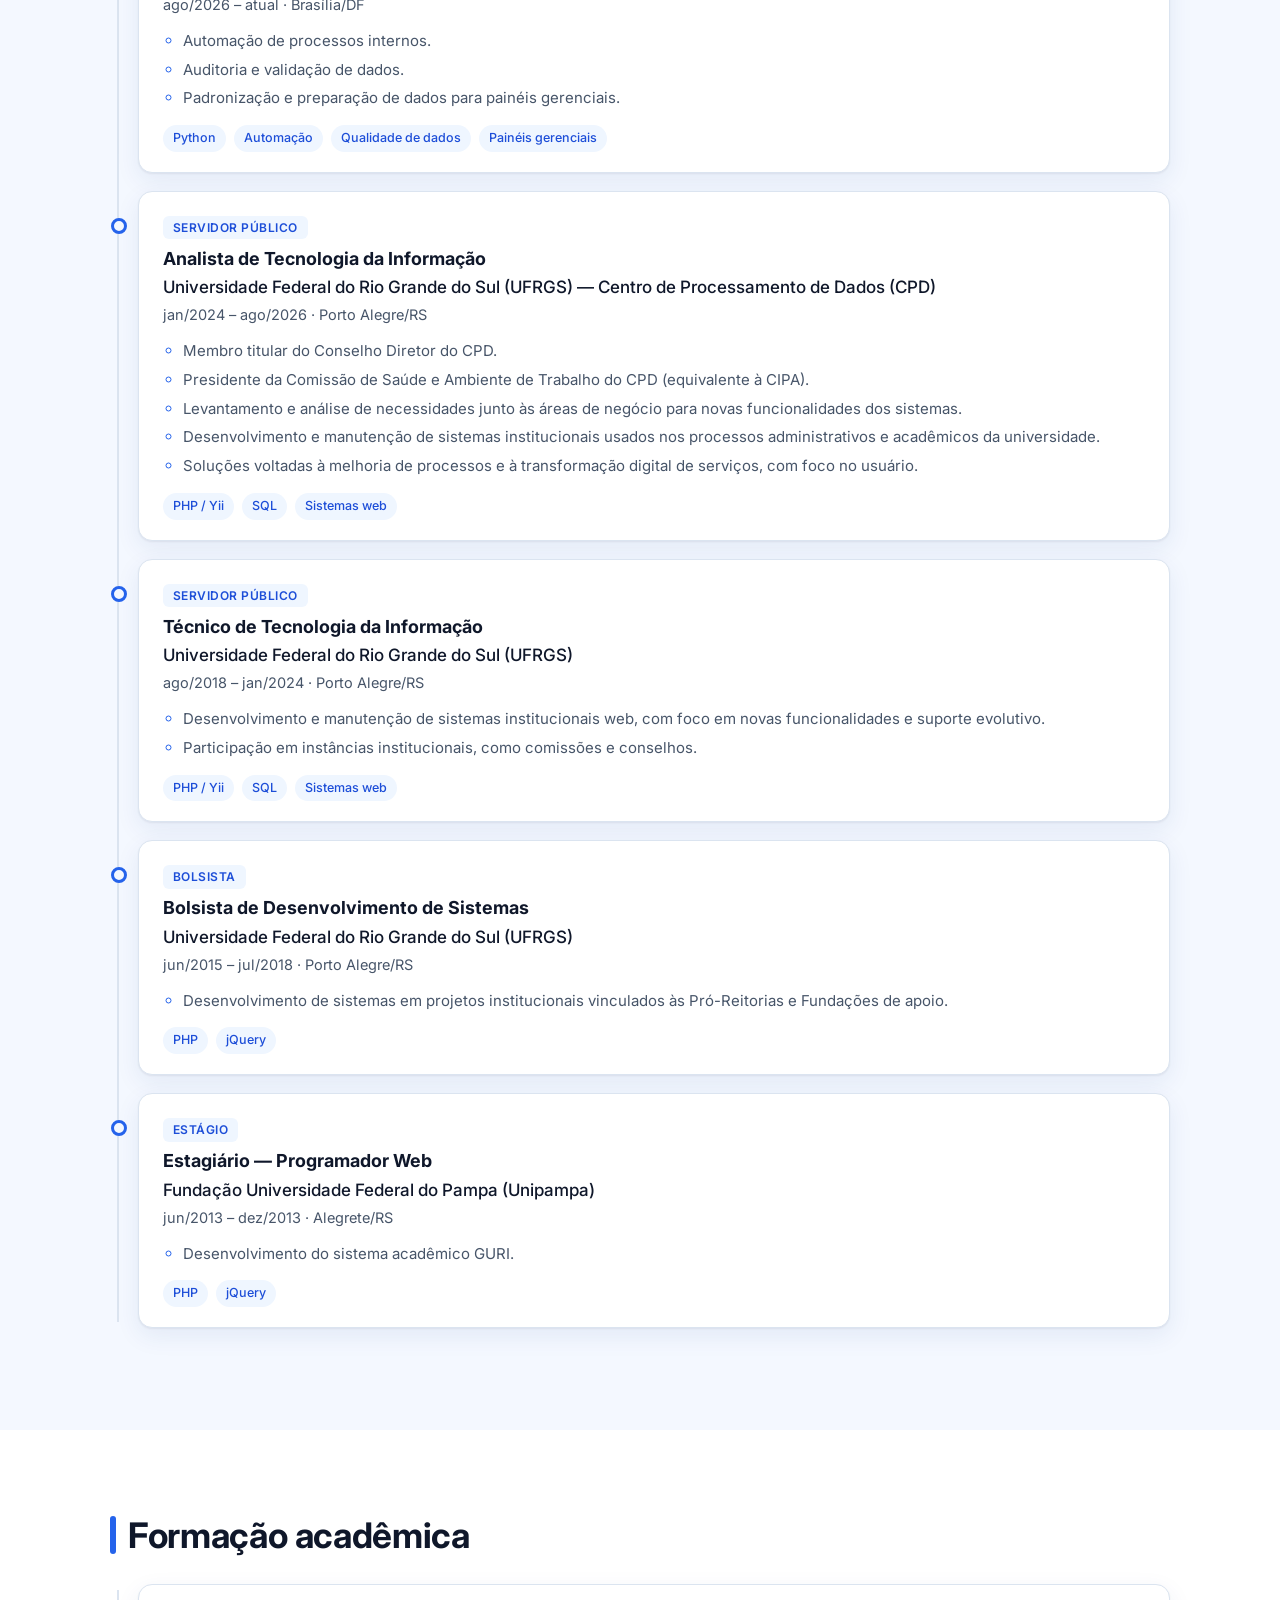
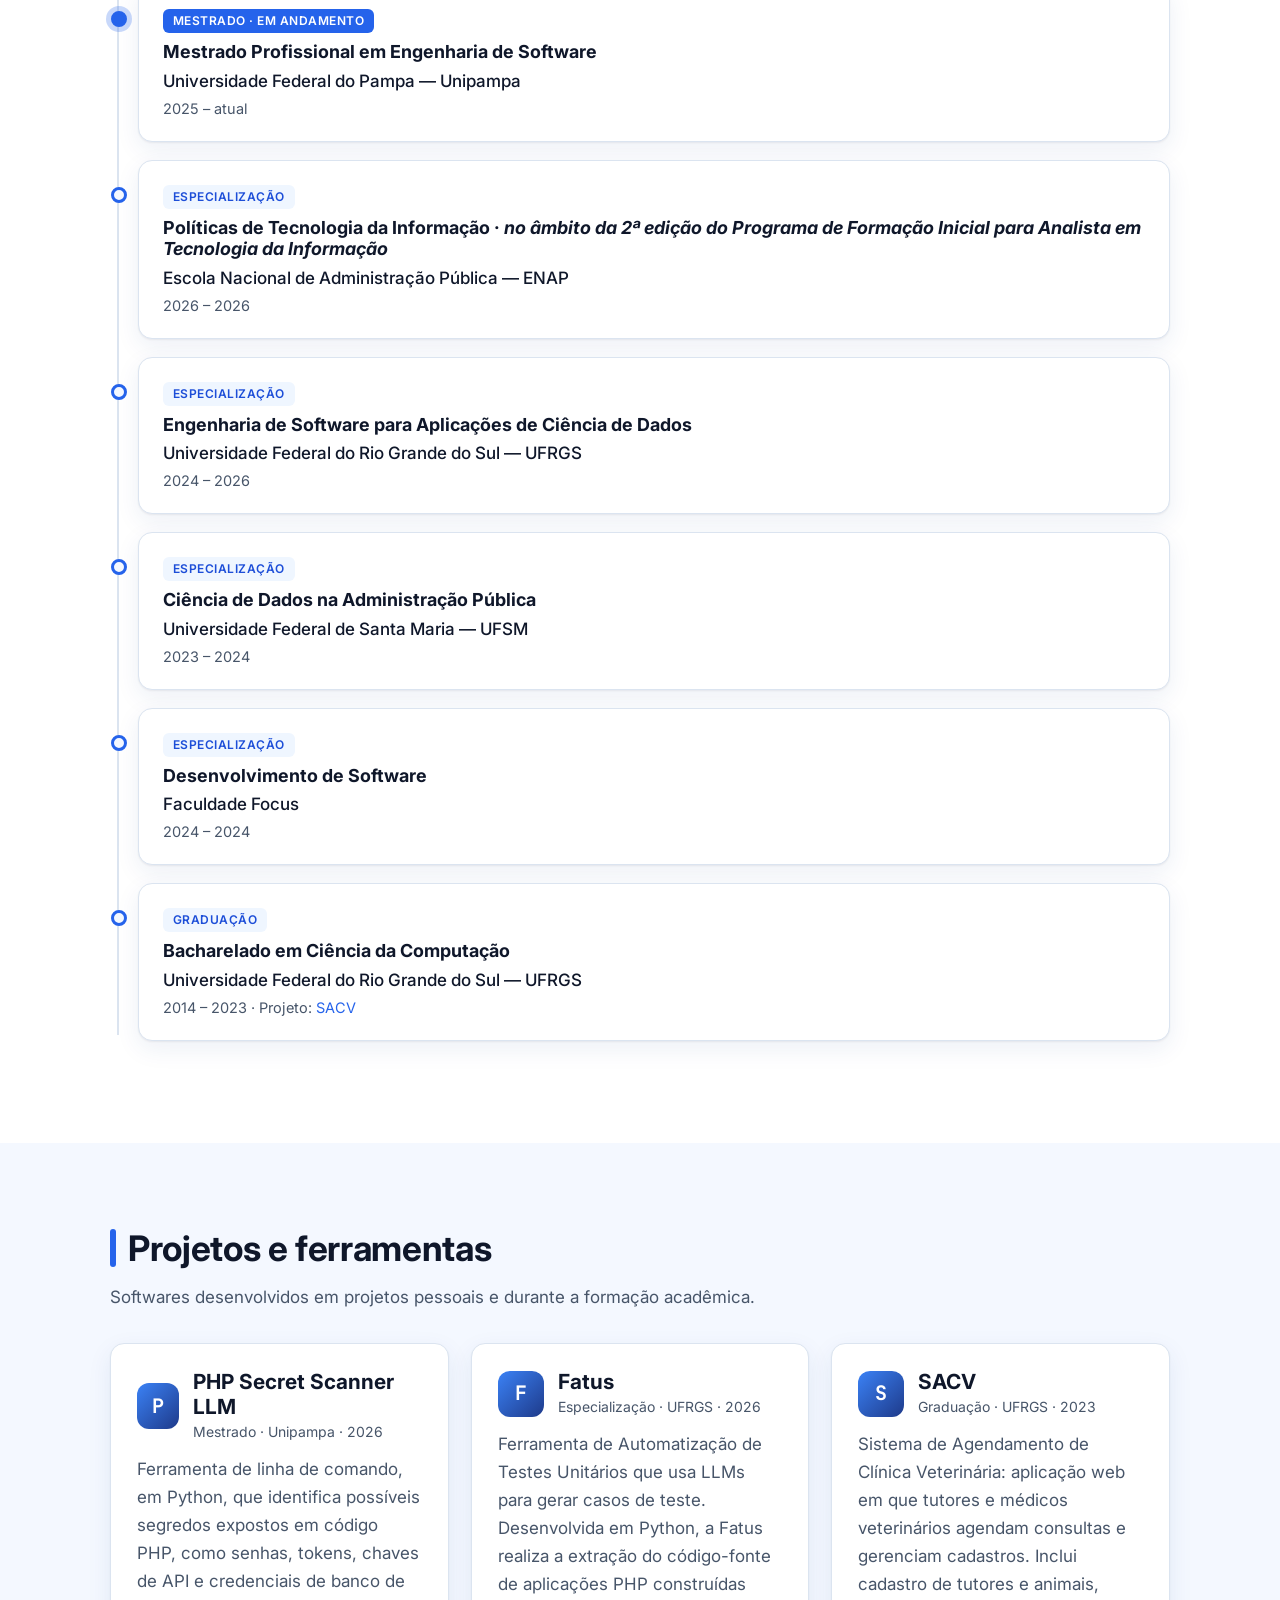
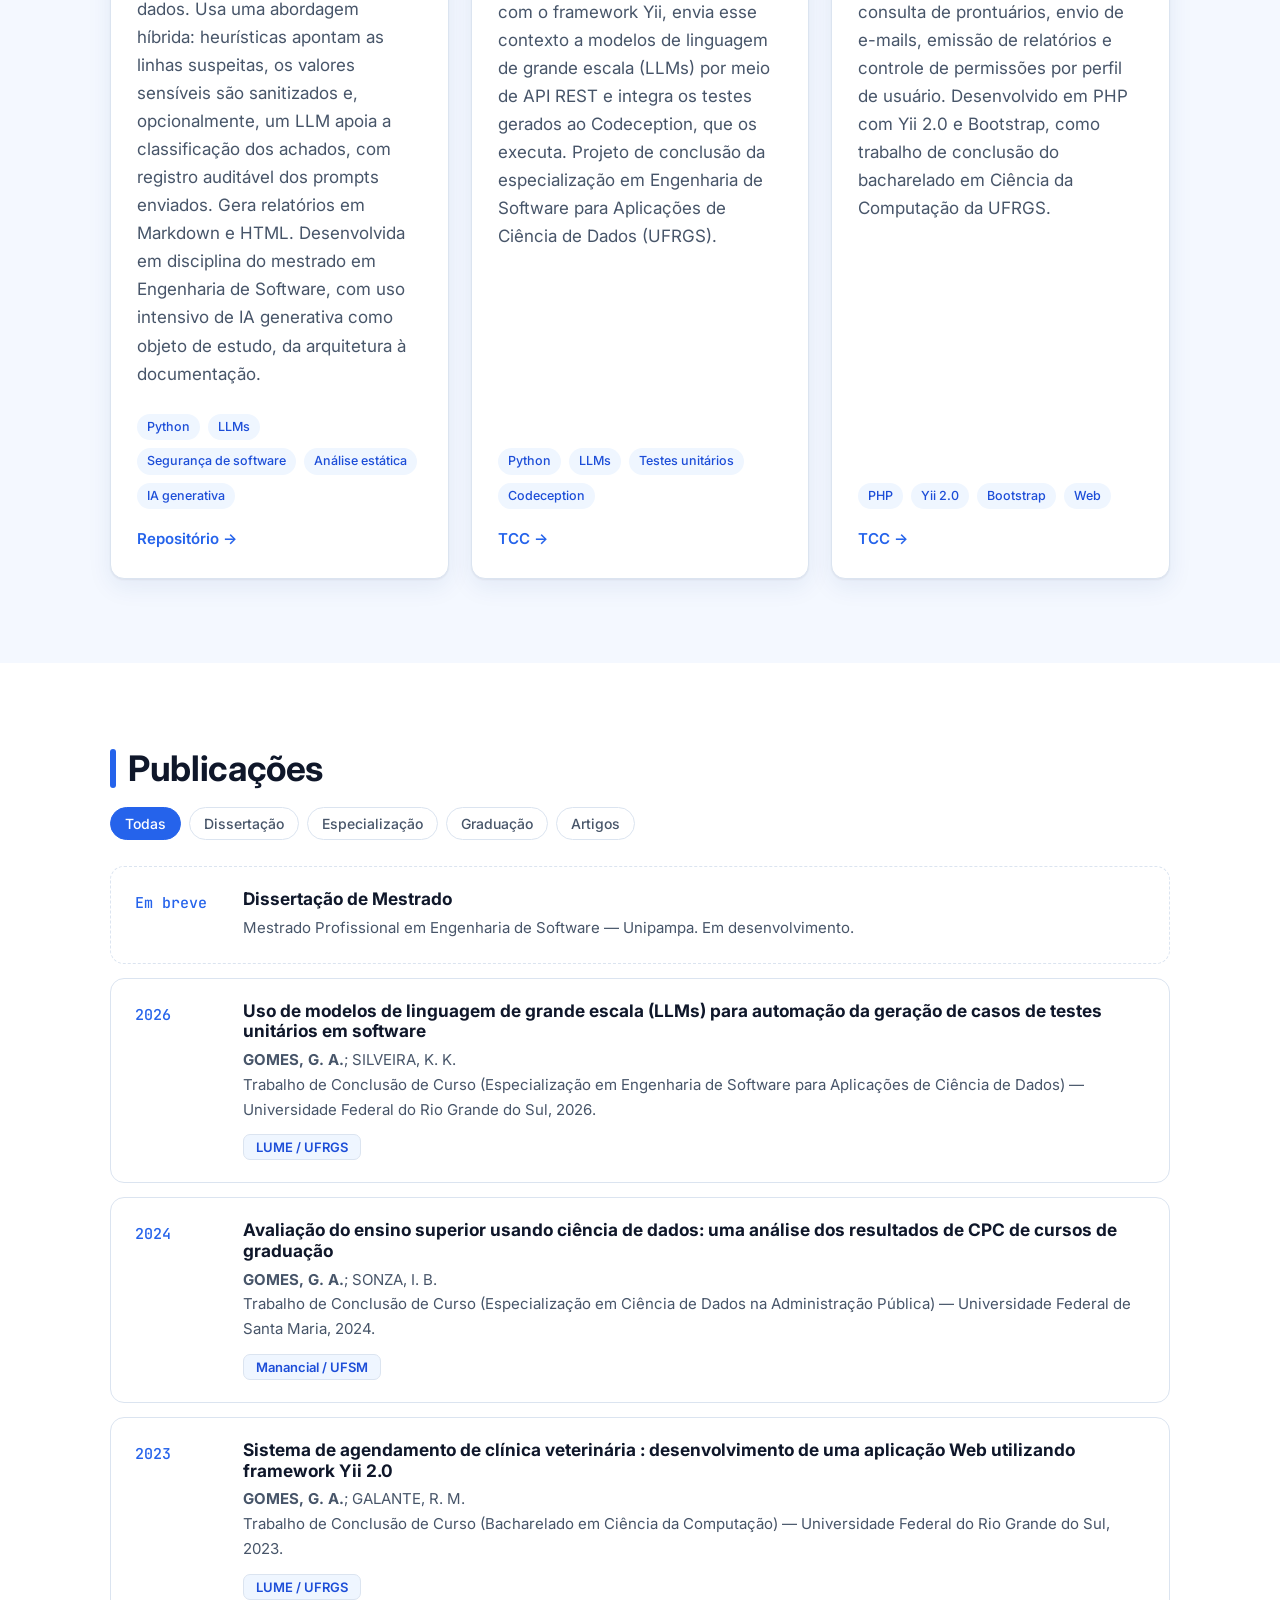
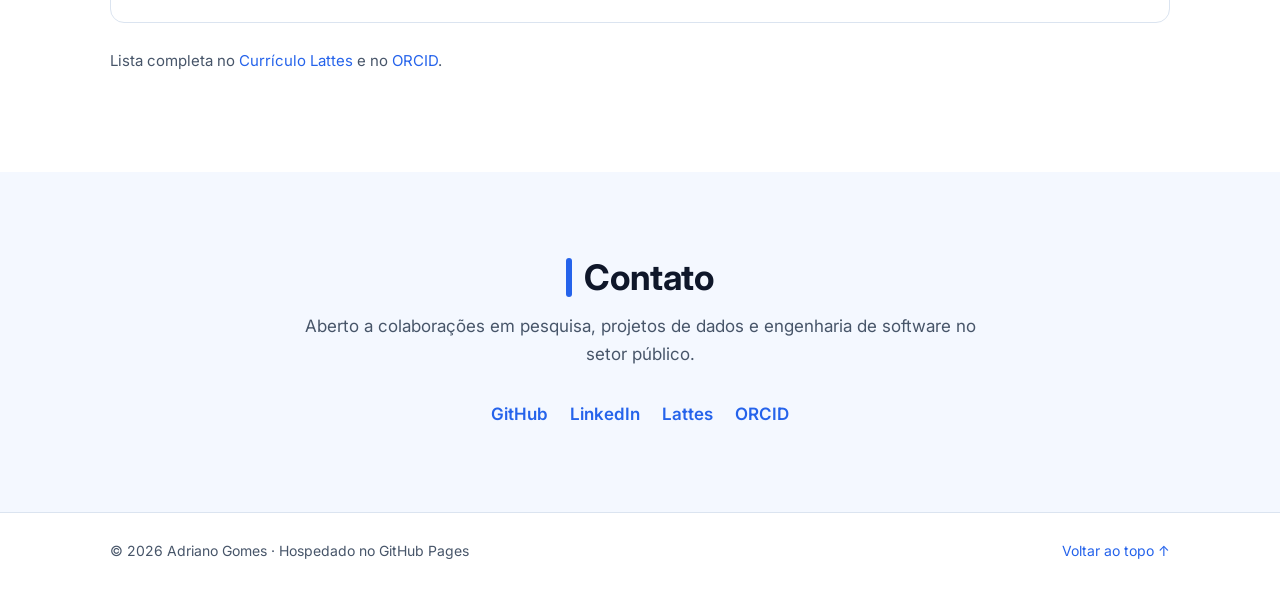
==== commit 3c81060e: "fix: ajuste div projetos" ====
--- a/index.html
+++ b/index.html
@@ -281,6 +281,7 @@
         <h2 class="section-title">Projetos e ferramentas</h2>
         <p class="section-intro">Softwares desenvolvidos em projetos pessoais e durante a formação acadêmica.</p>
 
+        <div class="cards" data-sortable>
           <article class="card" data-sort="2026">
             <div class="card-head">
               <span class="card-icon" aria-hidden="true">P</span>
@@ -440,7 +441,12 @@
         <!-- <a class="btn btn-primary btn-lg" href="mailto:email@exemplo.com">email@exemplo.com</a> -->
         <ul class="contact-links">
           <li><a href="https://github.com/adrianogomes" target="_blank" rel="noopener">GitHub</a></li>
-          <li><a href="https://www.linkedin.com/in/adrianogebertgomes" target="_blank" rel="noopener">LinkedIn</a></li>
+          <li><a href="https://www.linkedin.com/in/adrianogebertgomes
+            
+            
+            
+            
+            " target="_blank" rel="noopener">LinkedIn</a></li>
           <li><a href="http://lattes.cnpq.br/3573634365032912" target="_blank" rel="noopener">Lattes</a></li>
           <li><a href="https://orcid.org/0000-0002-3970-975X" target="_blank" rel="noopener">ORCID</a></li>
         </ul>
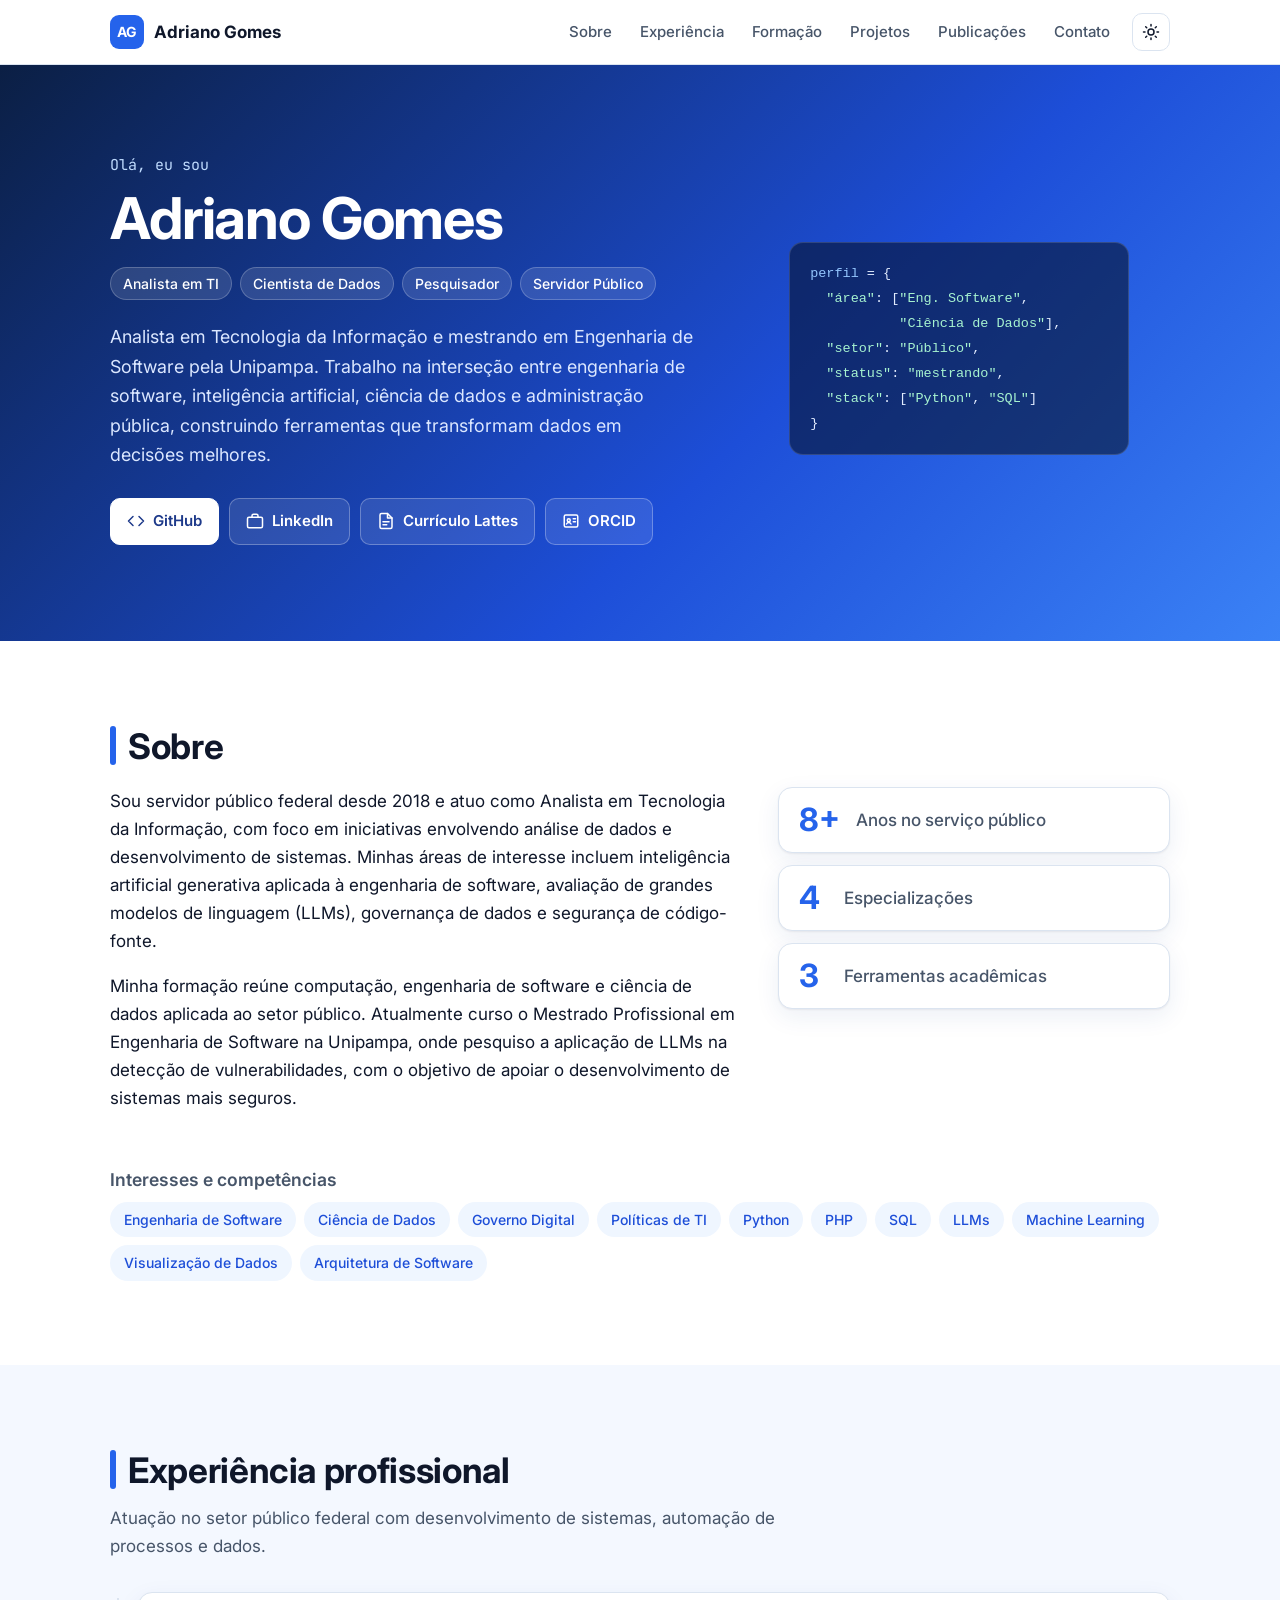
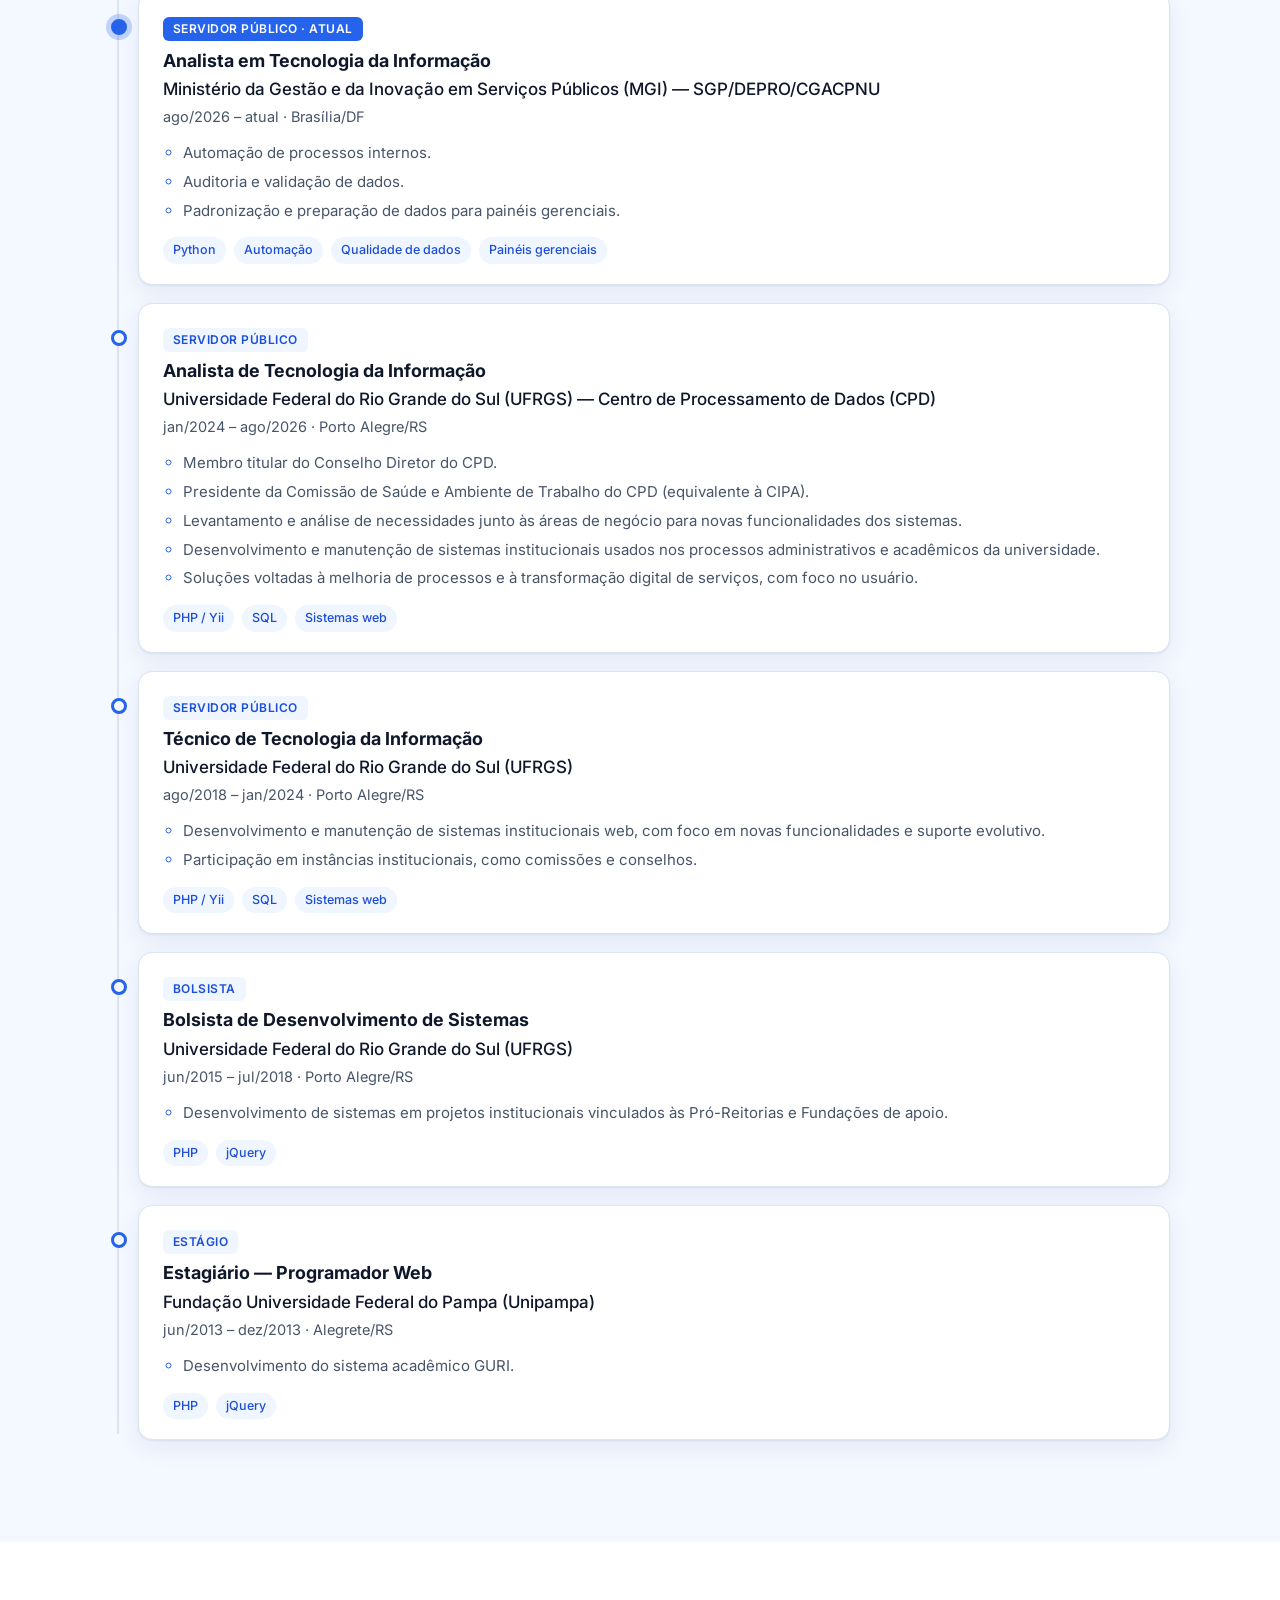
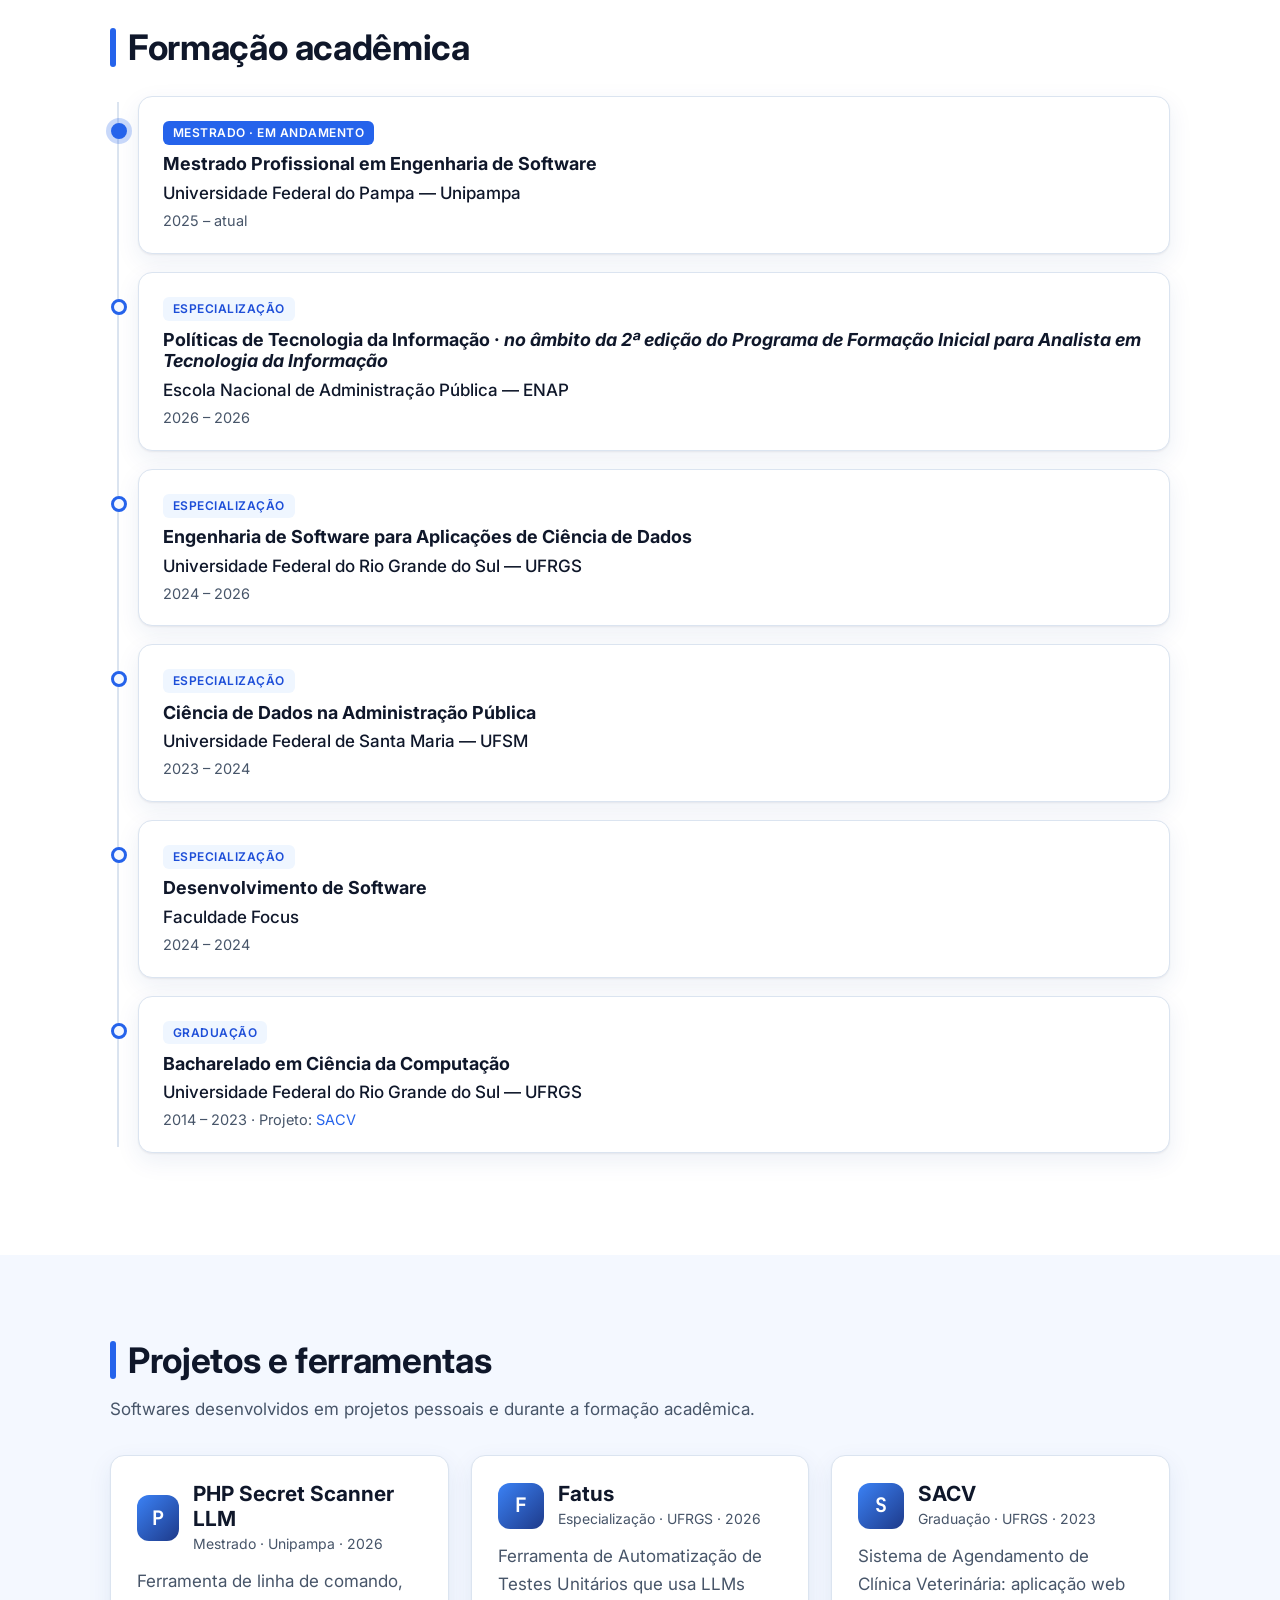
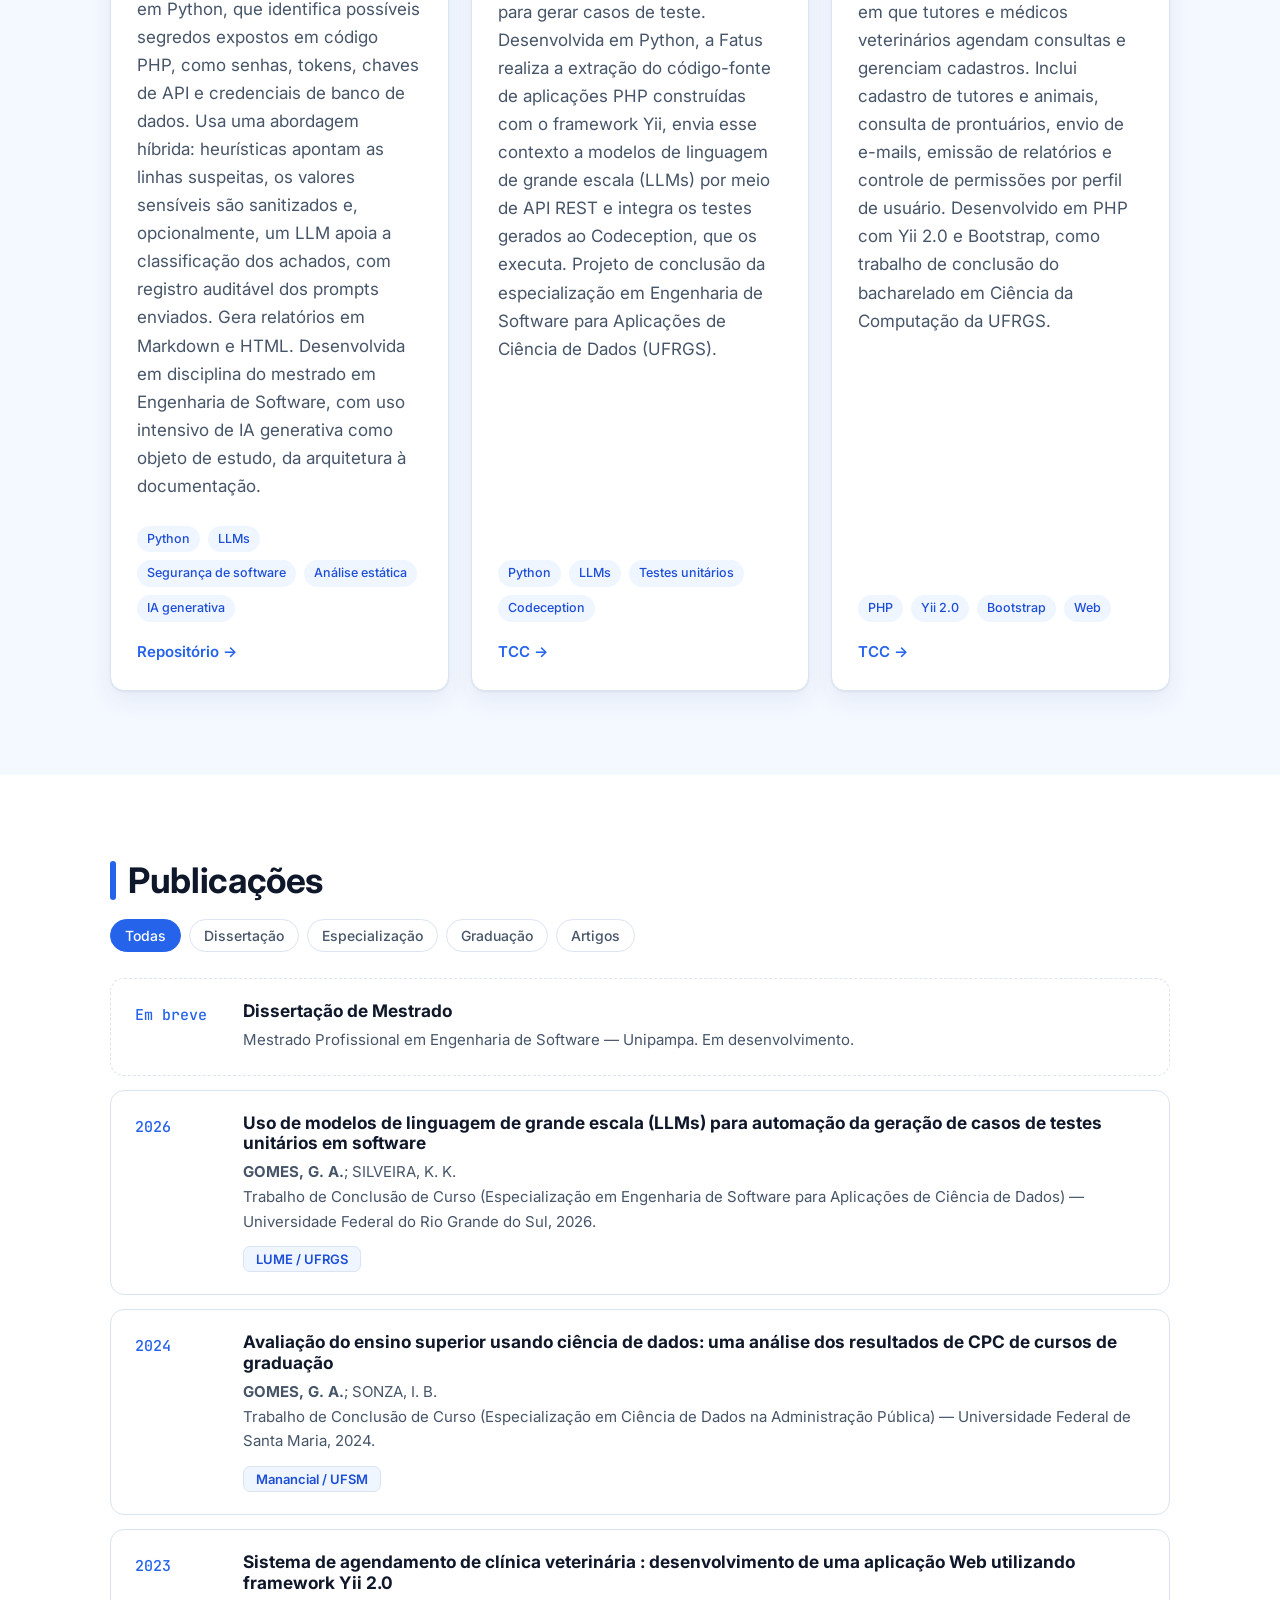
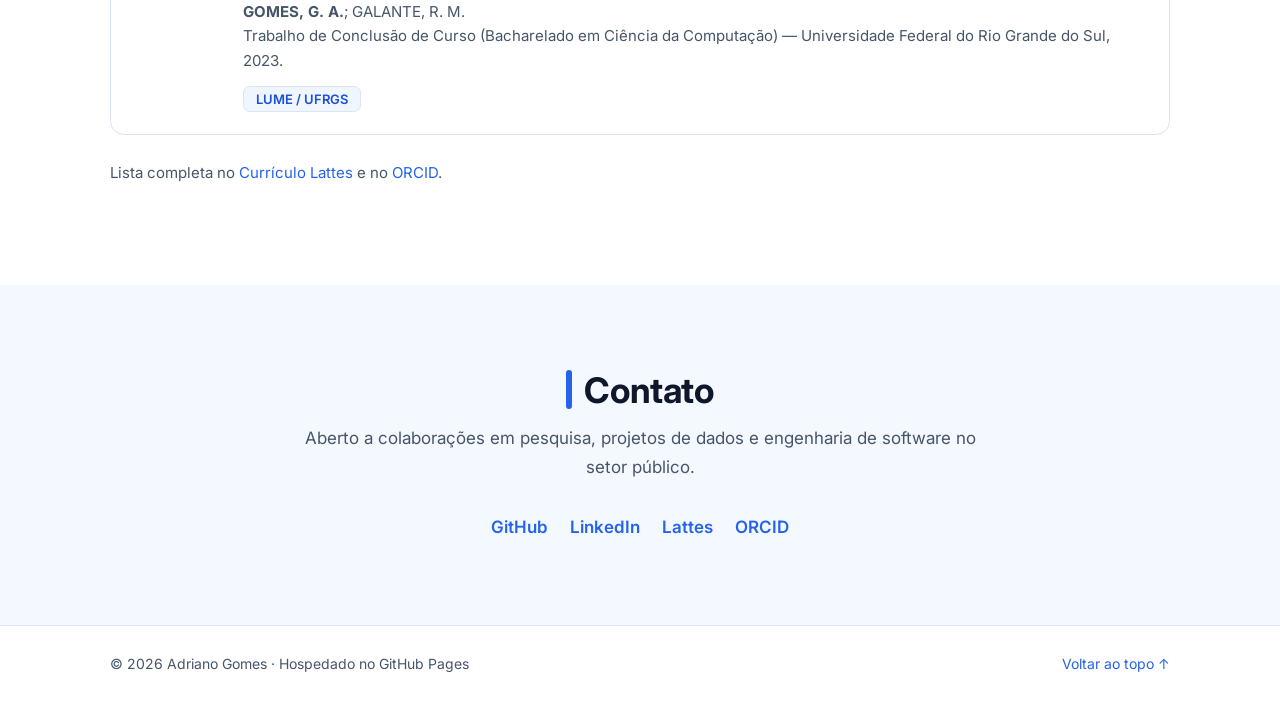
==== commit 232c70be: "feat: update sobre" ====
--- a/index.html
+++ b/index.html
@@ -119,13 +119,17 @@
         <div class="about-grid">
           <div class="about-text">
             <p>
-              Sou servidor público federal desde 2018 e atuo como Analista em Tecnologia da Informação, atuando em
-              iniciativas envolvendo a análise de dados e desenvolvimento de sistemas.
+              Sou servidor público federal desde 2018 e atuo como Analista em Tecnologia da Informação,
+              com foco em iniciativas envolvendo análise de dados e desenvolvimento de sistemas.
+              Minhas áreas de interesse incluem inteligência artificial generativa aplicada à engenharia
+              de software, avaliação de grandes modelos de linguagem (LLMs), governança de dados e
+              segurança de código-fonte.
             </p>
             <p>
-              Minha trajetória acadêmica combina computação, engenharia de software e ciência de dados
-              aplicada à administração pública. Atualmente curso o Mestrado Profissional em Engenharia
-              de Software na Unipampa, onde atuo na pesquisa do uso de LLMs para análise de vulnerabilidades em código-fonte.
+              Minha formação reúne computação, engenharia de software e ciência de dados aplicada ao
+              setor público. Atualmente curso o Mestrado Profissional em Engenharia de Software na
+              Unipampa, onde pesquiso a aplicação de LLMs na detecção de vulnerabilidades, com o
+              objetivo de apoiar o desenvolvimento de sistemas mais seguros.
             </p>
           </div>
           <ul class="stats">
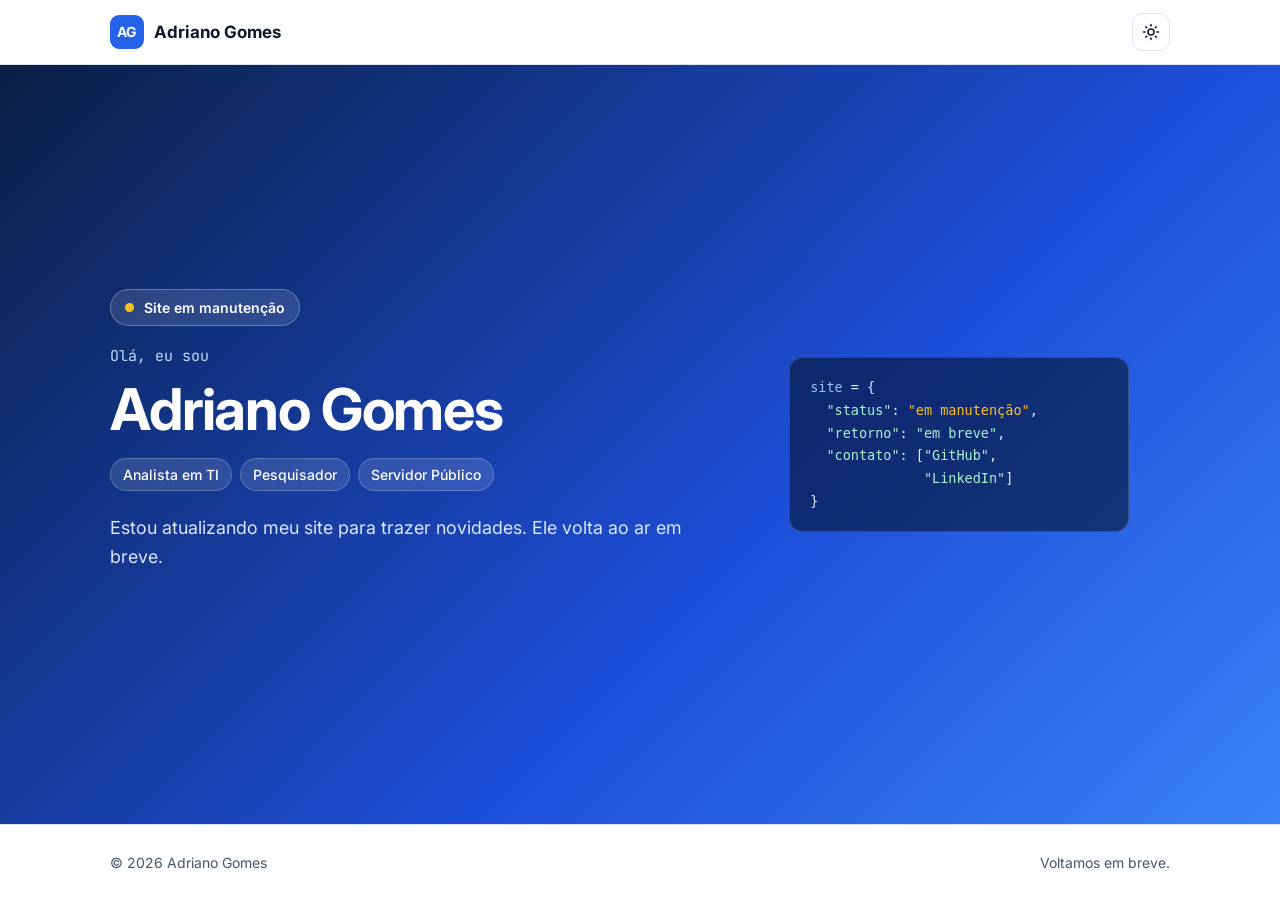
==== commit a1f2bc41: "Add index.html for maintenance page" ====
--- a/index.html
+++ b/index.html
@@ -3,469 +3,402 @@
 <head>
   <meta charset="UTF-8">
   <meta name="viewport" content="width=device-width, initial-scale=1.0">
-  <title>Adriano Gomes — Ciência de Dados, Engenharia de Software e Pesquisa</title>
-  <meta name="description" content="Site pessoal de Adriano Gomes: analista em TI, cientista de dados, pesquisador, servidor público e mestrando em Engenharia de Software.">
-  <meta name="author" content="Seu Nome">
-
-  <!-- Open Graph (prévia ao compartilhar o link) -->
-  <meta property="og:title" content="Seu Nome">
-  <meta property="og:description" content="Analista em TI · Cientista de Dados · Pesquisador · Servidor Público">
+  <title>Adriano Gomes — Site em manutenção</title>
+  <meta name="description" content="O site de Adriano Gomes está temporariamente em manutenção. Volte em breve.">
+  <meta name="robots" content="noindex">
+  <meta property="og:title" content="Adriano Gomes — Site em manutenção">
+  <meta property="og:description" content="Analista em TI · Pesquisador · Servidor Público">
   <meta property="og:type" content="website">
-  <meta property="og:url" content="https://adrianogomes.github.io/">
-
-  <link rel="icon" href="assets/img/favicon.svg" type="image/svg+xml">
   <link rel="preconnect" href="https://fonts.googleapis.com">
   <link rel="preconnect" href="https://fonts.gstatic.com" crossorigin>
   <link href="https://fonts.googleapis.com/css2?family=Inter:wght@400;500;600;700&family=JetBrains+Mono:wght@500&display=swap" rel="stylesheet">
-  <link rel="stylesheet" href="assets/css/style.css">
-
-  <!-- Aplica o tema salvo antes de renderizar (evita "piscar") -->
+  <style>
+/* ==========================================================
+   Tema — troque as cores aqui para personalizar o site todo
+   ========================================================== */
+:root {
+  --blue-50:  #eff6ff;
+  --blue-100: #dbeafe;
+  --blue-200: #bfdbfe;
+  --blue-500: #3b82f6;
+  --blue-600: #2563eb;
+  --blue-700: #1d4ed8;
+  --blue-900: #1e3a8a;
+  --navy:     #0b1f44;
+
+  --bg:        #ffffff;
+  --bg-alt:    #f4f8ff;
+  --surface:   #ffffff;
+  --text:      #0f172a;
+  --muted:     #475569;
+  --border:    #dbe4f0;
+  --primary:   var(--blue-600);
+  --primary-h: var(--blue-700);
+  --accent-bg: var(--blue-50);
+  --accent-tx: var(--blue-700);
+  --hero-bg:   linear-gradient(135deg, #0b1f44 0%, #1d4ed8 60%, #3b82f6 100%);
+  --shadow:    0 1px 2px rgba(15,23,42,.06), 0 8px 24px rgba(30,58,138,.08);
+
+  --radius: 14px;
+  --maxw: 1100px;
+  --font: "Inter", system-ui, -apple-system, "Segoe UI", Roboto, sans-serif;
+  --mono: "JetBrains Mono", ui-monospace, monospace;
+  color-scheme: light;
+}
+
+:root[data-theme="dark"] {
+  --bg:        #07142b;
+  --bg-alt:    #0b1c38;
+  --surface:   #0f2445;
+  --text:      #e6eefc;
+  --muted:     #9fb3d1;
+  --border:    #1e3a64;
+  --primary:   #60a5fa;
+  --primary-h: #93c5fd;
+  --accent-bg: #12305c;
+  --accent-tx: #bfdbfe;
+  --hero-bg:   linear-gradient(135deg, #050e20 0%, #0f2a5c 60%, #1d4ed8 100%);
+  --shadow:    0 1px 2px rgba(0,0,0,.3), 0 8px 24px rgba(0,0,0,.25);
+  color-scheme: dark;
+}
+
+@media (prefers-color-scheme: dark) {
+  :root:not([data-theme="light"]) {
+    --bg: #07142b; --bg-alt: #0b1c38; --surface: #0f2445; --text: #e6eefc;
+    --muted: #9fb3d1; --border: #1e3a64; --primary: #60a5fa; --primary-h: #93c5fd;
+    --accent-bg: #12305c; --accent-tx: #bfdbfe;
+    --hero-bg: linear-gradient(135deg, #050e20 0%, #0f2a5c 60%, #1d4ed8 100%);
+    --shadow: 0 1px 2px rgba(0,0,0,.3), 0 8px 24px rgba(0,0,0,.25);
+    color-scheme: dark;
+  }
+}
+
+/* ===================== Base ===================== */
+*, *::before, *::after { box-sizing: border-box; }
+html { scroll-behavior: smooth; scroll-padding-top: 72px; }
+body {
+  margin: 0;
+  font-family: var(--font);
+  font-size: 17px;
+  line-height: 1.65;
+  color: var(--text);
+  background: var(--bg);
+  -webkit-font-smoothing: antialiased;
+}
+img { max-width: 100%; display: block; }
+a { color: var(--primary); text-decoration: none; }
+a:hover { color: var(--primary-h); text-decoration: underline; }
+h1, h2, h3 { line-height: 1.2; margin: 0 0 .5em; }
+:focus-visible { outline: 3px solid var(--blue-500); outline-offset: 2px; border-radius: 6px; }
+
+.container { max-width: var(--maxw); margin: 0 auto; padding: 0 20px; }
+.skip-link { position: absolute; left: -999px; top: 8px; background: var(--primary); color: #fff; padding: 8px 14px; border-radius: 8px; z-index: 100; }
+.skip-link:focus { left: 8px; }
+
+svg { width: 18px; height: 18px; fill: none; stroke: currentColor; stroke-width: 2; stroke-linecap: round; stroke-linejoin: round; flex-shrink: 0; }
+
+/* ===================== Topbar ===================== */
+.topbar {
+  position: sticky; top: 0; z-index: 50;
+  background: color-mix(in srgb, var(--bg) 85%, transparent);
+  backdrop-filter: blur(10px);
+  border-bottom: 1px solid var(--border);
+}
+.nav { display: flex; align-items: center; justify-content: space-between; height: 64px; }
+.brand { display: flex; align-items: center; gap: 10px; font-weight: 700; color: var(--text); }
+.brand:hover { text-decoration: none; color: var(--text); }
+.brand-mark {
+  display: grid; place-items: center; width: 34px; height: 34px; border-radius: 9px;
+  background: var(--primary); color: #fff; font-size: 14px; letter-spacing: .5px;
+}
+:root[data-theme="dark"] .brand-mark { color: #07142b; }
+.nav-links { display: flex; align-items: center; gap: 4px; list-style: none; margin: 0; padding: 0; }
+.nav-links a { display: block; padding: 8px 12px; border-radius: 8px; color: var(--muted); font-weight: 500; font-size: 15px; }
+.nav-links a:hover, .nav-links a.active { color: var(--primary); background: var(--accent-bg); text-decoration: none; }
+
+.theme-toggle {
+  display: grid; place-items: center; width: 38px; height: 38px; margin-left: 6px;
+  border: 1px solid var(--border); border-radius: 10px; background: var(--surface); color: var(--text); cursor: pointer;
+}
+.theme-toggle .icon-moon { display: none; }
+:root[data-theme="dark"] .theme-toggle .icon-sun { display: none; }
+:root[data-theme="dark"] .theme-toggle .icon-moon { display: block; }
+
+.nav-toggle { display: none; background: none; border: 0; padding: 8px; cursor: pointer; }
+.nav-toggle span { display: block; width: 22px; height: 2px; margin: 5px 0; background: var(--text); border-radius: 2px; transition: .2s; }
+
+/* ===================== Hero ===================== */
+.hero { background: var(--hero-bg); color: #fff; padding: 88px 0 96px; }
+.hero-grid { display: grid; grid-template-columns: 1.4fr 1fr; gap: 48px; align-items: center; }
+.eyebrow { margin: 0 0 6px; font-family: var(--mono); color: var(--blue-200); font-size: 15px; }
+.hero h1 { font-size: clamp(2.4rem, 5vw, 3.6rem); letter-spacing: -.02em; margin-bottom: 14px; }
+.roles { display: flex; flex-wrap: wrap; gap: 8px; margin: 0 0 22px; }
+.roles span {
+  padding: 4px 12px; border-radius: 999px; font-size: 14px; font-weight: 500;
+  background: rgba(255,255,255,.12); border: 1px solid rgba(255,255,255,.22);
+}
+.lead { font-size: 1.12rem; color: #dbe7ff; max-width: 60ch; margin: 0 0 28px; }
+
+.profile-links { display: flex; flex-wrap: wrap; gap: 10px; }
+.btn {
+  display: inline-flex; align-items: center; gap: 8px; padding: 10px 16px; border-radius: 10px;
+  font-weight: 600; font-size: 15px; color: #fff;
+  background: rgba(255,255,255,.1); border: 1px solid rgba(255,255,255,.28); transition: .15s;
+}
+.btn:hover { background: rgba(255,255,255,.2); color: #fff; text-decoration: none; transform: translateY(-1px); }
+.btn-primary { background: #fff; color: var(--blue-900); border-color: #fff; }
+.btn-primary:hover { background: var(--blue-50); color: var(--blue-900); }
+
+.hero-card { display: flex; flex-direction: column; align-items: center; gap: 20px; }
+.avatar { width: 168px; height: 168px; border-radius: 50%; object-fit: cover; border: 4px solid rgba(255,255,255,.35); box-shadow: 0 12px 40px rgba(0,0,0,.25); }
+.avatar-initials { display: grid; place-items: center; font-size: 56px; font-weight: 700; background: linear-gradient(135deg, #3b82f6, #1e3a8a); }
+.code-card {
+  margin: 0; width: 100%; max-width: 340px; padding: 18px 20px; border-radius: var(--radius);
+  background: rgba(5,14,32,.55); border: 1px solid rgba(255,255,255,.14);
+  font-family: var(--mono); font-size: 13.5px; line-height: 1.7; color: #e2ecff; overflow-x: auto;
+}
+.code-card .k { color: #93c5fd; }
+.code-card .s { color: #a7f3d0; }
+
+/* ===================== Seções ===================== */
+.section { padding: 84px 0; }
+.section-alt { background: var(--bg-alt); }
+.section-title { font-size: clamp(1.7rem, 3vw, 2.2rem); letter-spacing: -.01em; display: flex; align-items: center; gap: 12px; }
+.section-title::before { content: ""; width: 6px; height: 1.1em; border-radius: 3px; background: var(--primary); }
+.section-intro { color: var(--muted); margin: -4px 0 32px; max-width: 65ch; }
+.sub-title { font-size: 1.1rem; margin-top: 40px; color: var(--muted); font-weight: 600; }
+
+/* Sobre */
+.about-grid { display: grid; grid-template-columns: 1.6fr 1fr; gap: 40px; align-items: start; margin-top: 20px; }
+.about-text p { margin: 0 0 1em; }
+.stats { list-style: none; margin: 0; padding: 0; display: grid; gap: 12px; }
+.stats li {
+  display: flex; align-items: center; gap: 16px; padding: 16px 20px; border-radius: var(--radius);
+  background: var(--surface); border: 1px solid var(--border); box-shadow: var(--shadow);
+}
+.stats strong { font-size: 2rem; color: var(--primary); min-width: 1.4ch; line-height: 1; }
+.stats span { color: var(--muted); font-weight: 500; }
+
+.tags { display: flex; flex-wrap: wrap; gap: 8px; list-style: none; margin: 12px 0 0; padding: 0; }
+.tags li { padding: 6px 14px; border-radius: 999px; background: var(--accent-bg); color: var(--accent-tx); font-size: 14px; font-weight: 500; }
+.tags-sm li { padding: 3px 10px; font-size: 12.5px; }
+
+/* Timeline */
+.timeline { list-style: none; margin: 28px 0 0; padding: 0 0 0 28px; position: relative; }
+.timeline::before { content: ""; position: absolute; left: 7px; top: 6px; bottom: 6px; width: 2px; background: var(--border); }
+.timeline-item {
+  position: relative; margin-bottom: 18px; padding: 20px 24px; border-radius: var(--radius);
+  background: var(--surface); border: 1px solid var(--border); box-shadow: var(--shadow);
+}
+.timeline-item::before {
+  content: ""; position: absolute; left: -28px; top: 26px; width: 16px; height: 16px; border-radius: 50%;
+  background: var(--bg-alt); border: 3px solid var(--primary);
+}
+.timeline-item.current::before { background: var(--primary); box-shadow: 0 0 0 5px color-mix(in srgb, var(--primary) 25%, transparent); }
+.timeline-item h3 { font-size: 1.12rem; margin: 8px 0 4px; }
+.timeline-item .inst { margin: 0; color: var(--text); font-weight: 500; }
+.timeline-item .meta { margin: 2px 0 0; color: var(--muted); font-size: 14.5px; }
+.badge {
+  display: inline-block; padding: 2px 10px; border-radius: 6px; font-size: 12px; font-weight: 600;
+  text-transform: uppercase; letter-spacing: .04em; background: var(--accent-bg); color: var(--accent-tx);
+}
+.current .badge { background: var(--primary); color: #fff; }
+:root[data-theme="dark"] .current .badge { color: #07142b; }
+
+.activities { margin: 12px 0 0; padding-left: 20px; color: var(--muted); font-size: 15px; }
+.activities li { margin-bottom: 4px; }
+.activities li::marker { color: var(--primary); }
+.timeline-item .tags { margin-top: 14px; }
+
+/* Projetos */
+.cards { display: grid; grid-template-columns: repeat(auto-fit, minmax(300px, 1fr)); gap: 22px; }
+.card {
+  display: flex; flex-direction: column; padding: 26px; border-radius: var(--radius);
+  background: var(--surface); border: 1px solid var(--border); box-shadow: var(--shadow); transition: .2s;
+}
+.card:hover { transform: translateY(-3px); border-color: var(--primary); }
+.card-head { display: flex; align-items: center; gap: 14px; margin-bottom: 12px; }
+.card-head h3 { margin: 0; font-size: 1.3rem; }
+.card-sub { margin: 0; color: var(--muted); font-size: 14px; }
+.card-icon {
+  display: grid; place-items: center; width: 46px; height: 46px; border-radius: 12px;
+  background: linear-gradient(135deg, var(--blue-500), var(--blue-900)); color: #fff; font-weight: 700; font-size: 20px; font-family: var(--mono);
+}
+.card > p { color: var(--muted); margin: 0 0 14px; flex: 1; }
+.card-links { display: flex; gap: 18px; margin-top: 18px; font-weight: 600; font-size: 15px; }
+
+/* Publicações */
+.pub-filters { display: flex; flex-wrap: wrap; gap: 8px; margin: 8px 0 26px; }
+.chip {
+  padding: 7px 14px; border-radius: 999px; border: 1px solid var(--border); background: var(--surface);
+  color: var(--muted); font: 500 14px var(--font); cursor: pointer; transition: .15s;
+}
+.chip:hover { border-color: var(--primary); color: var(--primary); }
+.chip.active { background: var(--primary); border-color: var(--primary); color: #fff; }
+:root[data-theme="dark"] .chip.active { color: #07142b; }
+
+.pubs { list-style: none; margin: 0; padding: 0; display: grid; gap: 14px; }
+.pub {
+  display: grid; grid-template-columns: 88px 1fr; gap: 20px; padding: 22px 24px; border-radius: var(--radius);
+  background: var(--surface); border: 1px solid var(--border);
+}
+.pub[hidden] { display: none; }
+.pub-year { font-family: var(--mono); font-weight: 500; color: var(--primary); font-size: 15px; padding-top: 2px; }
+.pub-body h3 { font-size: 1.08rem; margin: 0 0 6px; }
+.pub-authors, .pub-venue { margin: 0; color: var(--muted); font-size: 15px; }
+.pub-placeholder { border-style: dashed; opacity: .8; }
+.pub-actions { display: flex; flex-wrap: wrap; gap: 8px; margin-top: 12px; }
+.pill {
+  display: inline-block; padding: 4px 12px; border-radius: 7px; border: 1px solid var(--border);
+  background: var(--accent-bg); color: var(--accent-tx); font: 600 13px var(--font); cursor: pointer;
+}
+.pill:hover { border-color: var(--primary); text-decoration: none; color: var(--accent-tx); }
+.empty-msg { color: var(--muted); font-style: italic; }
+.pub-note { margin-top: 26px; color: var(--muted); font-size: 15px; }
+
+/* Contato */
+.contact { text-align: center; }
+.contact .section-title { justify-content: center; }
+.contact .section-intro { margin-left: auto; margin-right: auto; }
+.contact .btn-primary { background: var(--primary); color: #fff; border-color: var(--primary); }
+:root[data-theme="dark"] .contact .btn-primary { color: #07142b; }
+.btn-lg { padding: 14px 26px; font-size: 16px; }
+.contact-links { display: flex; justify-content: center; flex-wrap: wrap; gap: 22px; list-style: none; padding: 0; margin: 28px 0 0; font-weight: 600; }
+
+/* Footer */
+.footer { border-top: 1px solid var(--border); padding: 26px 0; color: var(--muted); font-size: 14px; }
+.footer .container { display: flex; justify-content: space-between; align-items: center; flex-wrap: wrap; gap: 10px; }
+.footer p { margin: 0; }
+
+/* Toast */
+.toast {
+  position: fixed; left: 50%; bottom: 24px; transform: translate(-50%, 20px); opacity: 0; pointer-events: none;
+  padding: 10px 18px; border-radius: 10px; background: var(--navy); color: #fff; font-size: 14px; transition: .25s; z-index: 99;
+}
+.toast.show { opacity: 1; transform: translate(-50%, 0); }
+
+/* Animação de entrada */
+.reveal { opacity: 0; transform: translateY(16px); transition: opacity .6s ease, transform .6s ease; }
+.reveal.visible { opacity: 1; transform: none; }
+@media (prefers-reduced-motion: reduce) {
+  html { scroll-behavior: auto; }
+  .reveal { opacity: 1; transform: none; transition: none; }
+}
+
+/* ===================== Responsivo ===================== */
+@media (max-width: 860px) {
+  .hero { padding: 56px 0 64px; }
+  .hero-grid, .about-grid { grid-template-columns: 1fr; }
+  .hero-card { order: -1; }
+  .avatar { width: 120px; height: 120px; }
+  .avatar-initials { font-size: 40px; }
+  .code-card { display: none; }
+  .stats { grid-template-columns: repeat(3, 1fr); }
+  .stats li { flex-direction: column; align-items: flex-start; gap: 6px; padding: 14px; }
+  .stats span { font-size: 13px; line-height: 1.3; }
+}
+@media (max-width: 760px) {
+  .nav-toggle { display: block; }
+  .nav-links {
+    position: absolute; top: 64px; left: 0; right: 0; flex-direction: column; align-items: stretch; gap: 0;
+    padding: 10px 16px 16px; background: var(--bg); border-bottom: 1px solid var(--border);
+    display: none;
+  }
+  .nav-links.open { display: flex; }
+  .nav-links a { padding: 12px; }
+  .theme-toggle { margin: 8px 0 0 12px; }
+  .nav-toggle[aria-expanded="true"] span:nth-child(1) { transform: translateY(7px) rotate(45deg); }
+  .nav-toggle[aria-expanded="true"] span:nth-child(2) { opacity: 0; }
+  .nav-toggle[aria-expanded="true"] span:nth-child(3) { transform: translateY(-7px) rotate(-45deg); }
+  .section { padding: 60px 0; }
+  .pub { grid-template-columns: 1fr; gap: 6px; }
+  .cards { grid-template-columns: 1fr; }
+  .container { padding: 0 16px; }
+}
+
+
+/* ===================== Página de manutenção ===================== */
+body { min-height: 100vh; display: flex; flex-direction: column; }
+main { flex: 1; display: flex; }
+.hero { flex: 1; display: grid; align-items: center; padding: 72px 0; }
+.status-pill {
+  display: inline-flex; align-items: center; gap: 10px; padding: 6px 14px; margin: 0 0 18px;
+  border-radius: 999px; font-size: 14px; font-weight: 600;
+  background: rgba(255,255,255,.12); border: 1px solid rgba(255,255,255,.28);
+}
+.pulse { width: 9px; height: 9px; border-radius: 50%; background: #fbbf24; box-shadow: 0 0 0 0 rgba(251,191,36,.6); animation: pulse 2s infinite; }
+@keyframes pulse { 70% { box-shadow: 0 0 0 10px rgba(251,191,36,0); } 100% { box-shadow: 0 0 0 0 rgba(251,191,36,0); } }
+.hero h1 + .roles { margin-top: 0; }
+.notice { margin: 0 0 28px; color: #c7d9fb; font-size: 1rem; max-width: 60ch; }
+.code-card .c { color: #fbbf24; }
+.nav { justify-content: space-between; }
+@media (prefers-reduced-motion: reduce) { .pulse { animation: none; } }
+@media (max-width: 860px) { .hero { padding: 48px 0; } }
+
+  </style>
   <script>
     try { const t = localStorage.getItem('tema'); if (t) document.documentElement.dataset.theme = t; } catch (e) {}
   </script>
 </head>
 <body>
-
-  <a class="skip-link" href="#conteudo">Pular para o conteúdo</a>
-
   <header class="topbar">
-    <nav class="nav container" aria-label="Navegação principal">
-      <a href="#inicio" class="brand">
+    <nav class="nav container" aria-label="Identificação">
+      <a href="#" class="brand" aria-label="Adriano Gomes">
         <span class="brand-mark" aria-hidden="true">AG</span>
         <span>Adriano Gomes</span>
       </a>
-
-      <button class="nav-toggle" aria-label="Abrir menu" aria-expanded="false" aria-controls="menu">
-        <span></span><span></span><span></span>
+      <button class="theme-toggle" aria-label="Alternar tema claro/escuro" title="Alternar tema">
+        <svg class="icon-sun" viewBox="0 0 24 24" aria-hidden="true"><circle cx="12" cy="12" r="4"/><path d="M12 2v2M12 20v2M4.9 4.9l1.4 1.4M17.7 17.7l1.4 1.4M2 12h2M20 12h2M4.9 19.1l1.4-1.4M17.7 6.3l1.4-1.4"/></svg>
+        <svg class="icon-moon" viewBox="0 0 24 24" aria-hidden="true"><path d="M21 12.8A9 9 0 1 1 11.2 3a7 7 0 0 0 9.8 9.8z"/></svg>
       </button>
-
-      <ul class="nav-links" id="menu">
-        <li><a href="#sobre">Sobre</a></li>
-        <li><a href="#experiencia">Experiência</a></li>
-        <li><a href="#formacao">Formação</a></li>
-        <li><a href="#projetos">Projetos</a></li>
-        <li><a href="#publicacoes">Publicações</a></li>
-        <li><a href="#contato">Contato</a></li>
-        <li>
-          <button class="theme-toggle" aria-label="Alternar tema claro/escuro" title="Alternar tema">
-            <svg class="icon-sun" viewBox="0 0 24 24" aria-hidden="true"><circle cx="12" cy="12" r="4"/><path d="M12 2v2M12 20v2M4.9 4.9l1.4 1.4M17.7 17.7l1.4 1.4M2 12h2M20 12h2M4.9 19.1l1.4-1.4M17.7 6.3l1.4-1.4"/></svg>
-            <svg class="icon-moon" viewBox="0 0 24 24" aria-hidden="true"><path d="M21 12.8A9 9 0 1 1 11.2 3a7 7 0 0 0 9.8 9.8z"/></svg>
-          </button>
-        </li>
-      </ul>
     </nav>
   </header>
 
   <main id="conteudo">
-
-    <!-- ================= HERO ================= -->
-    <section id="inicio" class="hero">
+    <section class="hero">
       <div class="container hero-grid">
         <div class="hero-text">
+          <p class="status-pill"><span class="pulse" aria-hidden="true"></span> Site em manutenção</p>
           <p class="eyebrow">Olá, eu sou</p>
           <h1>Adriano Gomes</h1>
           <p class="roles">
             <span>Analista em TI</span>
-            <span>Cientista de Dados</span>
             <span>Pesquisador</span>
             <span>Servidor Público</span>
           </p>
           <p class="lead">
-            Analista em Tecnologia da Informação e mestrando
-            em Engenharia de Software pela Unipampa. Trabalho na interseção entre engenharia de software, inteligência artificial,
-            ciência de dados e administração pública, construindo ferramentas que transformam dados em
-            decisões melhores.
+            Estou atualizando meu site para trazer novidades. Ele volta ao ar em breve.
           </p>
-
-          <div class="profile-links">
-            <a class="btn btn-primary" href="https://github.com/adrianogomes" target="_blank" rel="noopener">
-              <svg viewBox="0 0 24 24" aria-hidden="true"><path d="M16 18l6-6-6-6M8 6l-6 6 6 6"/></svg>
-              GitHub
-            </a>
-            <a class="btn" href="https://www.linkedin.com/in/adrianogebertgomes/" target="_blank" rel="noopener">
-              <svg viewBox="0 0 24 24" aria-hidden="true"><rect x="2" y="7" width="20" height="14" rx="2"/><path d="M16 7V5a2 2 0 0 0-2-2h-4a2 2 0 0 0-2 2v2"/></svg>
-              LinkedIn
-            </a>
-            <a class="btn" href="https://lattes.cnpq.br/3573634365032912" target="_blank" rel="noopener">
-              <svg viewBox="0 0 24 24" aria-hidden="true"><path d="M14 2H6a2 2 0 0 0-2 2v16a2 2 0 0 0 2 2h12a2 2 0 0 0 2-2V8z"/><path d="M14 2v6h6M8 13h8M8 17h5"/></svg>
-              Currículo Lattes
-            </a>
-            <a class="btn" href="https://orcid.org/0000-0002-3970-975X" target="_blank" rel="noopener">
-              <svg viewBox="0 0 24 24" aria-hidden="true"><rect x="3" y="4" width="18" height="16" rx="2"/><circle cx="9" cy="11" r="2"/><path d="M6 16c.8-1.5 1.8-2 3-2s2.2.5 3 2M15 9h3M15 13h3"/></svg>
-              ORCID
-            </a>
-          </div>
         </div>
 
-        <div class="hero-card" aria-hidden="true">
-          <!-- Para foto: coloque assets/img/foto.jpg e troque o <div> abaixo por
-               <img class="avatar" src="assets/img/foto.jpg" alt="Foto"> -->
-          <!-- <div class="avatar avatar-initials">AG</div> -->
-          <pre class="code-card"><code><span class="k">perfil</span> = {
-  <span class="s">"área"</span>: [<span class="s">"Eng. Software"</span>,
-           <span class="s">"Ciência de Dados"</span>],
-  <span class="s">"setor"</span>: <span class="s">"Público"</span>,
-  <span class="s">"status"</span>: <span class="s">"mestrando"</span>,
-  <span class="s">"stack"</span>: [<span class="s">"Python"</span>, <span class="s">"SQL"</span>]
+        <div class="hero-card">
+          <pre class="code-card" aria-hidden="true"><code><span class="k">site</span> = {
+  <span class="s">"status"</span>: <span class="c">"em manutenção"</span>,
+  <span class="s">"retorno"</span>: <span class="s">"em breve"</span>,
+  <span class="s">"contato"</span>: [<span class="s">"GitHub"</span>,
+              <span class="s">"LinkedIn"</span>]
 }</code></pre>
         </div>
       </div>
     </section>
-
-    <!-- ================= SOBRE ================= -->
-    <section id="sobre" class="section">
-      <div class="container">
-        <h2 class="section-title">Sobre</h2>
-        <div class="about-grid">
-          <div class="about-text">
-            <p>
-              Sou servidor público federal desde 2018 e atuo como Analista em Tecnologia da Informação,
-              com foco em iniciativas envolvendo análise de dados e desenvolvimento de sistemas.
-              Minhas áreas de interesse incluem inteligência artificial generativa aplicada à engenharia
-              de software, avaliação de grandes modelos de linguagem (LLMs), governança de dados e
-              segurança de código-fonte.
-            </p>
-            <p>
-              Minha formação reúne computação, engenharia de software e ciência de dados aplicada ao
-              setor público. Atualmente curso o Mestrado Profissional em Engenharia de Software na
-              Unipampa, onde pesquiso a aplicação de LLMs na detecção de vulnerabilidades, com o
-              objetivo de apoiar o desenvolvimento de sistemas mais seguros.
-            </p>
-          </div>
-          <ul class="stats">
-            <li><strong>8+</strong><span>Anos no serviço público</span></li>
-            <li><strong>4</strong><span>Especializações</span></li>
-            <li><strong>3</strong><span>Ferramentas acadêmicas</span></li>
-          </ul>
-        </div>
-
-        <h3 class="sub-title">Interesses e competências</h3>
-        <ul class="tags">
-          <li>Engenharia de Software</li>
-          <li>Ciência de Dados</li>
-          <li>Governo Digital</li>
-          <li>Políticas de TI</li>
-          <li>Python</li>
-          <li>PHP</li>
-          <li>SQL</li>
-          <li>LLMs</li>
-          <li>Machine Learning</li>
-          <li>Visualização de Dados</li>
-          <li>Arquitetura de Software</li>
-        </ul>
-      </div>
-    </section>
-
-<!-- ================= EXPERIÊNCIA PROFISSIONAL ================= -->
-    <section id="experiencia" class="section section-alt">
-      <div class="container">
-        <h2 class="section-title">Experiência profissional</h2>
-        <p class="section-intro">Atuação no setor público federal com desenvolvimento de sistemas, automação de processos e dados.</p>
-
-        <ol class="timeline" data-sortable>
-          <li class="timeline-item current" data-sort="2026-08">
-            <span class="badge">Servidor Público · Atual</span>
-            <h3>Analista em Tecnologia da Informação</h3>
-            <p class="inst">Ministério da Gestão e da Inovação em Serviços Públicos (MGI) — SGP/DEPRO/CGACPNU</p>
-            <p class="meta">ago/2026 – atual · Brasília/DF</p>
-            <ul class="activities">
-              <li>Automação de processos internos.</li>
-              <li>Auditoria e validação de dados.</li>
-              <li>Padronização e preparação de dados para painéis gerenciais.</li>
-            </ul>
-            <ul class="tags tags-sm"><li>Python</li><li>Automação</li><li>Qualidade de dados</li><li>Painéis gerenciais</li></ul>
-          </li>
-
-          <li class="timeline-item" data-sort="2024-01">
-            <span class="badge">Servidor público</span>
-            <h3>Analista de Tecnologia da Informação</h3>
-            <p class="inst">Universidade Federal do Rio Grande do Sul (UFRGS) — Centro de Processamento de Dados (CPD)</p>
-            <p class="meta">jan/2024 – ago/2026 · Porto Alegre/RS</p>
-            <ul class="activities">
-              <li>Membro titular do Conselho Diretor do CPD.</li>
-              <li>Presidente da Comissão de Saúde e Ambiente de Trabalho do CPD (equivalente à CIPA).</li>
-              <li>Levantamento e análise de necessidades junto às áreas de negócio para novas funcionalidades dos sistemas.</li>
-              <li>Desenvolvimento e manutenção de sistemas institucionais usados nos processos administrativos e acadêmicos da universidade.</li>
-              <li>Soluções voltadas à melhoria de processos e à transformação digital de serviços, com foco no usuário.</li>
-            </ul>
-            <ul class="tags tags-sm"><li>PHP / Yii</li><li>SQL</li><li>Sistemas web</li></ul>
-          </li>
-
-          <li class="timeline-item" data-sort="2018-08">
-            <span class="badge">Servidor público</span>
-            <h3>Técnico de Tecnologia da Informação</h3>
-            <p class="inst">Universidade Federal do Rio Grande do Sul (UFRGS)</p>
-            <p class="meta">ago/2018 – jan/2024 · Porto Alegre/RS</p>
-            <ul class="activities">
-              <li>Desenvolvimento e manutenção de sistemas institucionais web, com foco em novas funcionalidades e suporte evolutivo.</li>
-              <li>Participação em instâncias institucionais, como comissões e conselhos.</li>
-            </ul>
-            <ul class="tags tags-sm"><li>PHP / Yii</li><li>SQL</li><li>Sistemas web</li></ul>
-          </li>
-
-          <li class="timeline-item" data-sort="2015-06">
-            <span class="badge">Bolsista</span>
-            <h3>Bolsista de Desenvolvimento de Sistemas</h3>
-            <p class="inst">Universidade Federal do Rio Grande do Sul (UFRGS)</p>
-            <p class="meta">jun/2015 – jul/2018 · Porto Alegre/RS</p>
-            <ul class="activities">
-              <li>Desenvolvimento de sistemas em projetos institucionais vinculados às Pró-Reitorias e Fundações de apoio.</li>
-            </ul>
-            <ul class="tags tags-sm"><li>PHP</li><li>jQuery</li></ul>
-          </li>
-
-          <li class="timeline-item" data-sort="2013-06">
-            <span class="badge">Estágio</span>
-            <h3>Estagiário — Programador Web</h3>
-            <p class="inst">Fundação Universidade Federal do Pampa (Unipampa)</p>
-            <p class="meta">jun/2013 – dez/2013 · Alegrete/RS</p>
-            <ul class="activities">
-              <li>Desenvolvimento do sistema acadêmico GURI.</li>
-            </ul>
-            <ul class="tags tags-sm"><li>PHP</li><li>jQuery</li></ul>
-          </li>
-        </ol>
-      </div>
-    </section>
-
-    <!-- ================= FORMAÇÃO ================= -->
-    <!--
-      Ordenação automática: data-sort = ano de conclusão (use 9999 para curso em andamento).
-    -->
-    <section id="formacao" class="section">
-      <div class="container">
-        <h2 class="section-title">Formação acadêmica</h2>
-
-        <ol class="timeline" data-sortable>
-          <li class="timeline-item current" data-sort="9999">
-            <span class="badge">Mestrado · Em andamento</span>
-            <h3>Mestrado Profissional em Engenharia de Software</h3>
-            <p class="inst">Universidade Federal do Pampa — Unipampa</p>
-            <p class="meta">2025 – atual</a></p>
-          </li>
-            <li class="timeline-item" data-sort="2026">
-            <span class="badge">Especialização</span>
-            <h3>Políticas de Tecnologia da Informação · <i> no âmbito da 2ª edição do Programa de Formação Inicial para Analista em Tecnologia da Informação</i></h3>
-            <p class="inst">Escola Nacional de Administração Pública — ENAP</p>
-            <p class="meta">2026 – 2026</p>
-          </li>
-          <li class="timeline-item" data-sort="2026">
-            <span class="badge">Especialização</span>
-            <h3>Engenharia de Software para Aplicações de Ciência de Dados</h3>
-            <p class="inst">Universidade Federal do Rio Grande do Sul — UFRGS</p>
-            <p class="meta">2024 – 2026</p>
-          </li>
-
-          <li class="timeline-item" data-sort="2024">
-            <span class="badge">Especialização</span>
-            <h3>Ciência de Dados na Administração Pública</h3>
-            <p class="inst">Universidade Federal de Santa Maria — UFSM</p>
-            <p class="meta">2023 – 2024</p>
-          </li>
-          <li class="timeline-item" data-sort="2024">
-            <span class="badge">Especialização</span>
-            <h3>Desenvolvimento de Software</h3>
-            <p class="inst">Faculdade Focus</p>
-            <p class="meta">2024 – 2024</p>
-          </li>
-          <li class="timeline-item" data-sort="2015">
-            <span class="badge">Graduação</span>
-            <h3>Bacharelado em Ciência da Computação</h3>
-            <p class="inst">Universidade Federal do Rio Grande do Sul — UFRGS</p>
-            <p class="meta">2014 – 2023 · Projeto: <a href="#projetos">SACV</a></p>
-          </li>
-        </ol>
-      </div>
-    </section>
-
-    <!-- ================= PROJETOS ================= -->
-    <!-- Ordenação automática: data-sort = ano (9999 para em andamento). -->
-    <section id="projetos" class="section section-alt">
-      <div class="container">
-        <h2 class="section-title">Projetos e ferramentas</h2>
-        <p class="section-intro">Softwares desenvolvidos em projetos pessoais e durante a formação acadêmica.</p>
-
-        <div class="cards" data-sortable>
-          <article class="card" data-sort="2026">
-            <div class="card-head">
-              <span class="card-icon" aria-hidden="true">P</span>
-              <div>
-                <h3>PHP Secret Scanner LLM</h3>
-                <p class="card-sub">Mestrado · Unipampa · 2026</p>
-              </div>
-            </div>
-            <p>
-              Ferramenta de linha de comando, em Python, que identifica possíveis segredos expostos
-              em código PHP, como senhas, tokens, chaves de API e credenciais de banco de dados.
-              Usa uma abordagem híbrida: heurísticas apontam as linhas suspeitas, os valores sensíveis
-              são sanitizados e, opcionalmente, um LLM apoia a classificação dos achados, com registro
-              auditável dos prompts enviados. Gera relatórios em Markdown e HTML. Desenvolvida em
-              disciplina do mestrado em Engenharia de Software, com uso intensivo de IA generativa
-              como objeto de estudo, da arquitetura à documentação.
-            </p>
-            <ul class="tags tags-sm">
-              <li>Python</li><li>LLMs</li><li>Segurança de software</li><li>Análise estática</li><li>IA generativa</li>
-            </ul>
-            <div class="card-links">
-              <a href="https://github.com/adrianogomes/php-secret-scanner-llm" target="_blank" rel="noopener">Repositório →</a>
-            </div>
-          </article>
-
-          <article class="card" data-sort="2026">
-            <div class="card-head">
-              <span class="card-icon" aria-hidden="true">F</span>
-              <div>
-                <h3>Fatus</h3>
-                <p class="card-sub">Especialização · UFRGS · 2026</p>
-              </div>
-            </div>
-            <p>
-              Ferramenta de Automatização de Testes Unitários que usa LLMs para gerar casos de teste.
-              Desenvolvida em Python, a Fatus realiza a extração do código-fonte de aplicações PHP construídas com o
-              framework Yii, envia esse contexto a modelos de linguagem de grande escala (LLMs) por meio de API REST e integra
-              os testes gerados ao Codeception, que os executa. Projeto de conclusão da especialização
-              em Engenharia de Software para Aplicações de Ciência de Dados (UFRGS).
-            </p>
-            <ul class="tags tags-sm">
-              <li>Python</li><li>LLMs</li><li>Testes unitários</li><li>Codeception</li>
-            </ul>
-            <div class="card-links">
-              <!-- <a href="https://github.com/SEU-USUARIO/fatus" target="_blank" rel="noopener">Repositório →</a> -->
-              <a href="#publicacoes">TCC →</a>
-            </div>
-          </article>
-
-          <article class="card" data-sort="2015">
-            <div class="card-head">
-              <span class="card-icon" aria-hidden="true">S</span>
-              <div>
-                <h3>SACV</h3>
-                <p class="card-sub">Graduação · UFRGS · 2023</p>
-              </div>
-            </div>
-            <p>
-              Sistema de Agendamento de Clínica Veterinária: aplicação web em que tutores e médicos
-              veterinários agendam consultas e gerenciam cadastros. Inclui cadastro de tutores e animais,
-              consulta de prontuários, envio de e-mails, emissão de relatórios e controle de permissões
-              por perfil de usuário. Desenvolvido em PHP com Yii 2.0 e Bootstrap, como trabalho de
-              conclusão do bacharelado em Ciência da Computação da UFRGS.
-            </p>
-            <ul class="tags tags-sm">
-              <li>PHP</li><li>Yii 2.0</li><li>Bootstrap</li><li>Web</li>
-            </ul>
-            <div class="card-links">
-              <!-- <a href="https://github.com/SEU-USUARIO/sacv" target="_blank" rel="noopener">Repositório →</a> -->
-              <a href="#publicacoes">TCC →</a>
-            </div>
-          </article>
-        </div>
-      </div>
-    </section>
-
-    <!-- ================= PUBLICAÇÕES ================= -->
-    <section id="publicacoes" class="section">
-      <div class="container">
-        <h2 class="section-title">Publicações</h2>
-
-        <div class="pub-filters" role="group" aria-label="Filtrar publicações">
-          <button class="chip active" data-filter="all">Todas</button>
-          <button class="chip" data-filter="dissertacao">Dissertação</button>
-          <button class="chip" data-filter="especializacao">Especialização</button>
-          <button class="chip" data-filter="graduacao">Graduação</button>
-          <button class="chip" data-filter="artigo">Artigos</button>
-        </div>
-
-        <!--
-          Para adicionar uma publicação, copie um <li class="pub"> inteiro.
-          data-type: dissertacao | especializacao | graduacao | artigo
-          data-sort: ano (9999 para em andamento) — ordena da mais recente para a mais antiga.
-        -->
-        <ul class="pubs" data-sortable>
-          <li class="pub pub-placeholder" data-type="dissertacao" data-sort="9999">
-            <span class="pub-year">Em breve</span>
-            <div class="pub-body">
-              <h3>Dissertação de Mestrado</h3>
-              <p class="pub-venue">Mestrado Profissional em Engenharia de Software — Unipampa. Em desenvolvimento.</p>
-            </div>
-          </li>
-
-          <li class="pub" data-type="especializacao" data-sort="2026">
-            <span class="pub-year">2026</span>
-            <div class="pub-body">
-              <h3>Uso de modelos de linguagem de grande escala (LLMs) para automação da geração de casos de testes unitários em software</h3>
-              <p class="pub-authors"><strong>GOMES, G. A.</strong>; SILVEIRA, K. K.</p>
-              <p class="pub-venue">Trabalho de Conclusão de Curso (Especialização em Engenharia de Software para Aplicações de Ciência de Dados) — Universidade Federal do Rio Grande do Sul, 2026.</p>
-              <div class="pub-actions">
-                <!-- <a class="pill" href="docs/tcc-especializacao.pdf" target="_blank" rel="noopener">PDF</a> -->
-                <a class="pill" href="http://hdl.handle.net/10183/310721" target="_blank" rel="noopener">LUME / UFRGS</a>
-              </div>
-            </div>
-          </li>
-
-          <li class="pub" data-type="especializacao" data-sort="2024">
-            <span class="pub-year">2024</span>
-            <div class="pub-body">
-              <h3>Avaliação do ensino superior usando ciência de dados: uma análise dos resultados de CPC de cursos de graduação</h3>
-              <p class="pub-authors"><strong>GOMES, G. A.</strong>; SONZA, I. B.</p>
-              <p class="pub-venue">Trabalho de Conclusão de Curso (Especialização em Ciência de Dados na Administração Pública) — Universidade Federal de Santa Maria, 2024.</p>
-              <div class="pub-actions">
-                <!-- <a class="pill" href="docs/tcc-especializacao.pdf" target="_blank" rel="noopener">PDF</a> -->
-                <a class="pill" href="http://repositorio.ufsm.br/handle/1/35269" target="_blank" rel="noopener">Manancial / UFSM</a>
-              </div>
-            </div>
-          </li>
-
-          <li class="pub" data-type="graduacao" data-sort="2023">
-            <span class="pub-year">2023</span>
-            <div class="pub-body">
-              <h3>Sistema de agendamento de clínica veterinária : desenvolvimento de uma aplicação Web utilizando framework Yii 2.0</h3>
-              <p class="pub-authors"><strong>GOMES, G. A.</strong>; GALANTE, R. M.</p>
-              <p class="pub-venue">Trabalho de Conclusão de Curso (Bacharelado em Ciência da Computação) — Universidade Federal do Rio Grande do Sul, 2023.</p>
-              <div class="pub-actions">
-                <!-- <a class="pill" href="docs/tcc-graduacao.pdf" target="_blank" rel="noopener">PDF</a> -->
-                <a class="pill" href="http://hdl.handle.net/10183/257998" target="_blank" rel="noopener">LUME / UFRGS</a>
-              </div>
-            </div>
-          </li>
-        </ul>
-
-        <p class="empty-msg" hidden>Nenhuma publicação nesta categoria ainda.</p>
-        <p class="pub-note">
-          Lista completa no <a href="http://lattes.cnpq.br/3573634365032912" target="_blank" rel="noopener">Currículo Lattes</a>
-          e no <a href="https://orcid.org/0000-0002-3970-975X" target="_blank" rel="noopener">ORCID</a>.
-        </p>
-      </div>
-    </section>
-
-    <!-- ================= CONTATO ================= -->
-    <section id="contato" class="section section-alt">
-      <div class="container contact">
-        <h2 class="section-title">Contato</h2>
-        <p class="section-intro">Aberto a colaborações em pesquisa, projetos de dados e engenharia de software no setor público.</p>
-        <!-- <a class="btn btn-primary btn-lg" href="mailto:email@exemplo.com">email@exemplo.com</a> -->
-        <ul class="contact-links">
-          <li><a href="https://github.com/adrianogomes" target="_blank" rel="noopener">GitHub</a></li>
-          <li><a href="https://www.linkedin.com/in/adrianogebertgomes
-            
-            
-            
-            
-            " target="_blank" rel="noopener">LinkedIn</a></li>
-          <li><a href="http://lattes.cnpq.br/3573634365032912" target="_blank" rel="noopener">Lattes</a></li>
-          <li><a href="https://orcid.org/0000-0002-3970-975X" target="_blank" rel="noopener">ORCID</a></li>
-        </ul>
-      </div>
-    </section>
   </main>
 
   <footer class="footer">
     <div class="container">
-      <p>© <span id="ano"></span> Adriano Gomes · Hospedado no GitHub Pages</p>
-      <a href="#inicio" class="to-top">Voltar ao topo ↑</a>
+      <p>© <span id="ano"></span> Adriano Gomes</p>
+      <p>Voltamos em breve.</p>
     </div>
   </footer>
 
-  <div class="toast" role="status" aria-live="polite"></div>
-  <script src="assets/js/main.js"></script>
+  <script>
+    document.getElementById('ano').textContent = new Date().getFullYear();
+    const root = document.documentElement;
+    document.querySelector('.theme-toggle').addEventListener('click', () => {
+      const atual = root.dataset.theme || (matchMedia('(prefers-color-scheme: dark)').matches ? 'dark' : 'light');
+      const novo = atual === 'dark' ? 'light' : 'dark';
+      root.dataset.theme = novo;
+      try { localStorage.setItem('tema', novo); } catch (e) {}
+    });
+  </script>
 </body>
 </html>
